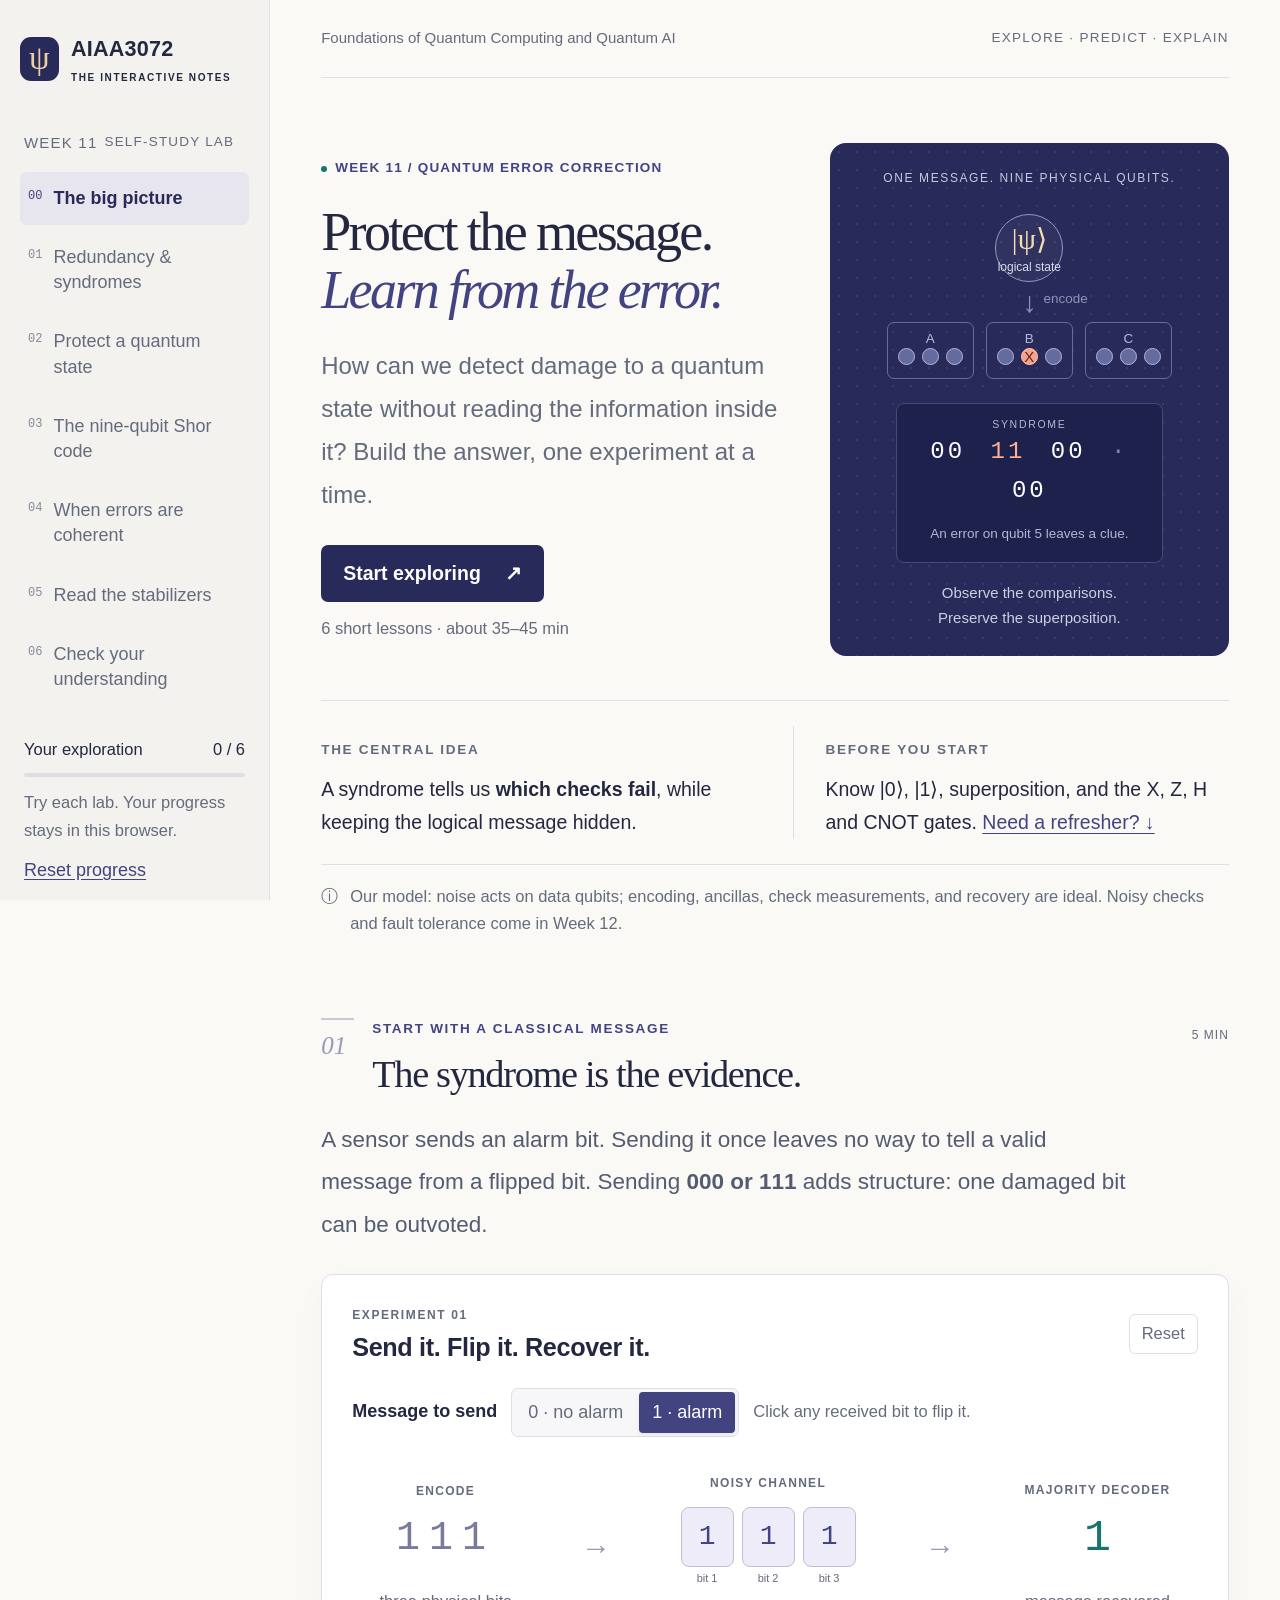
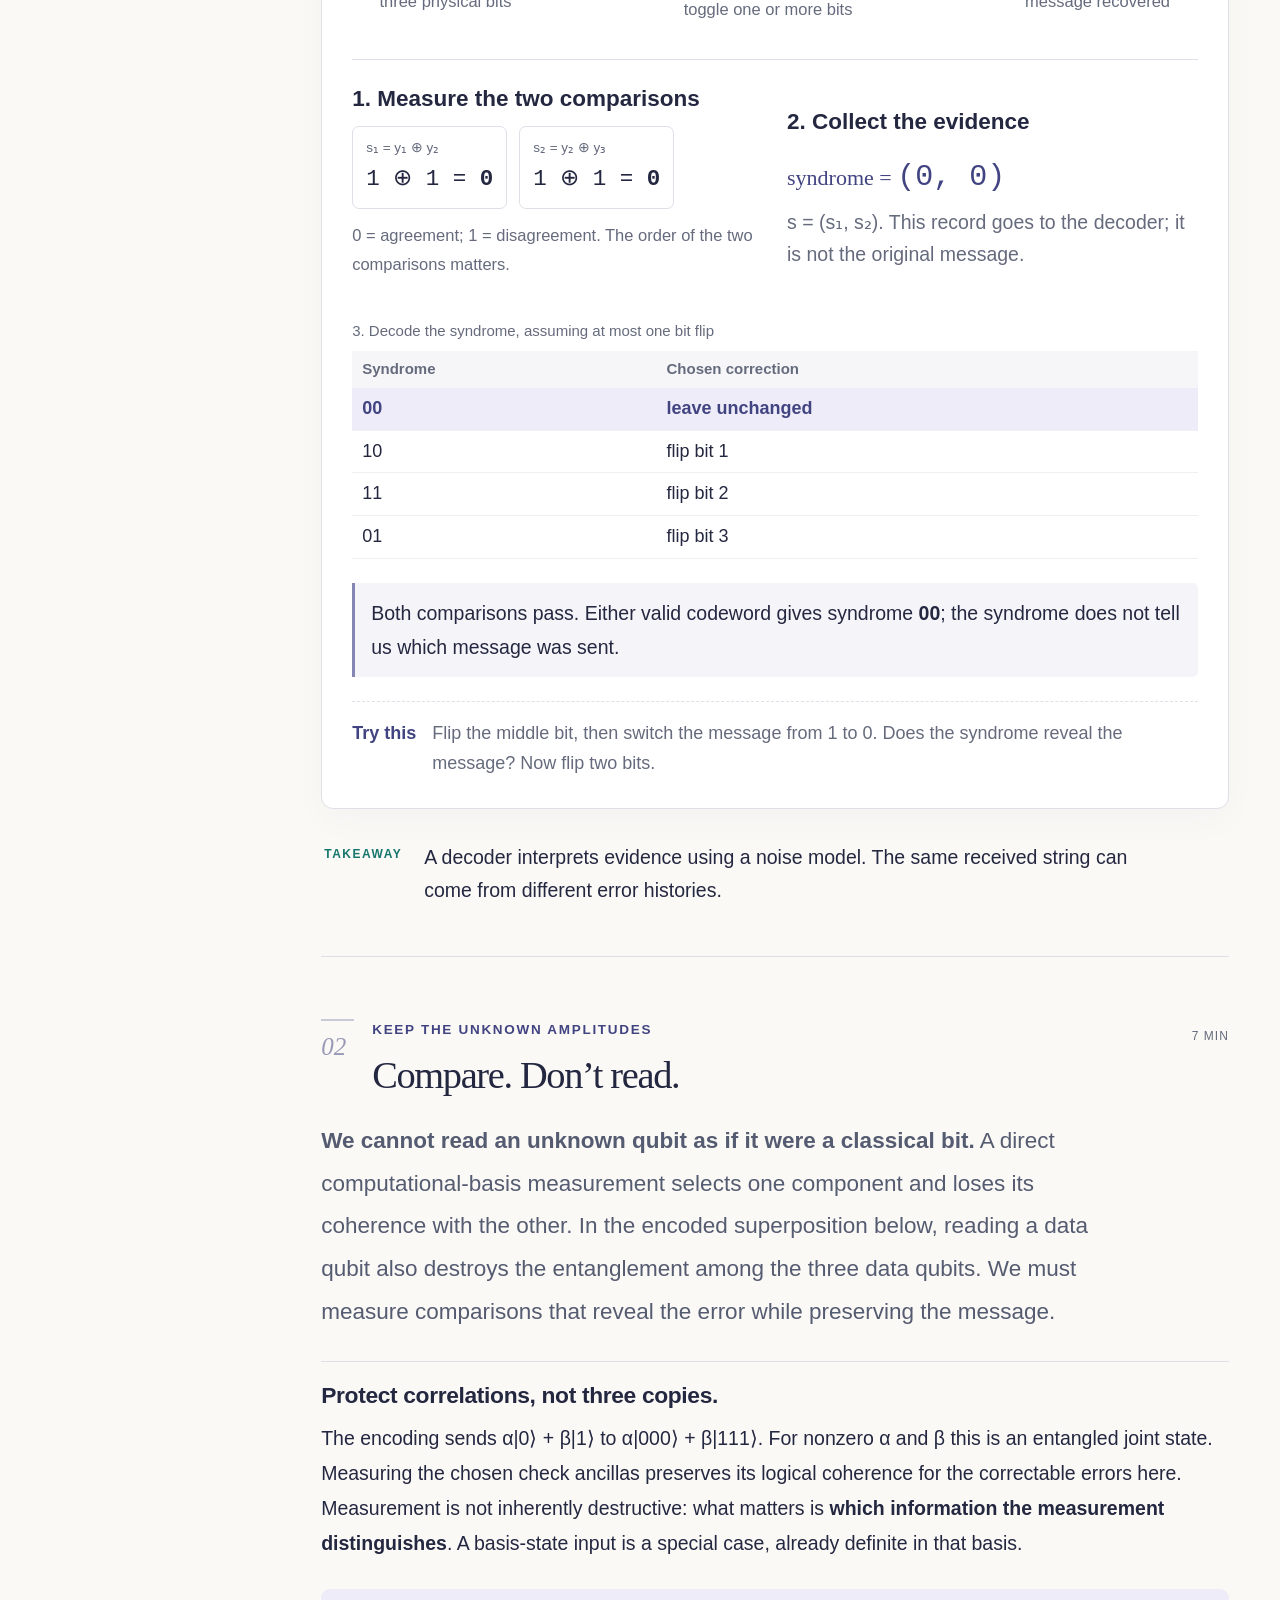
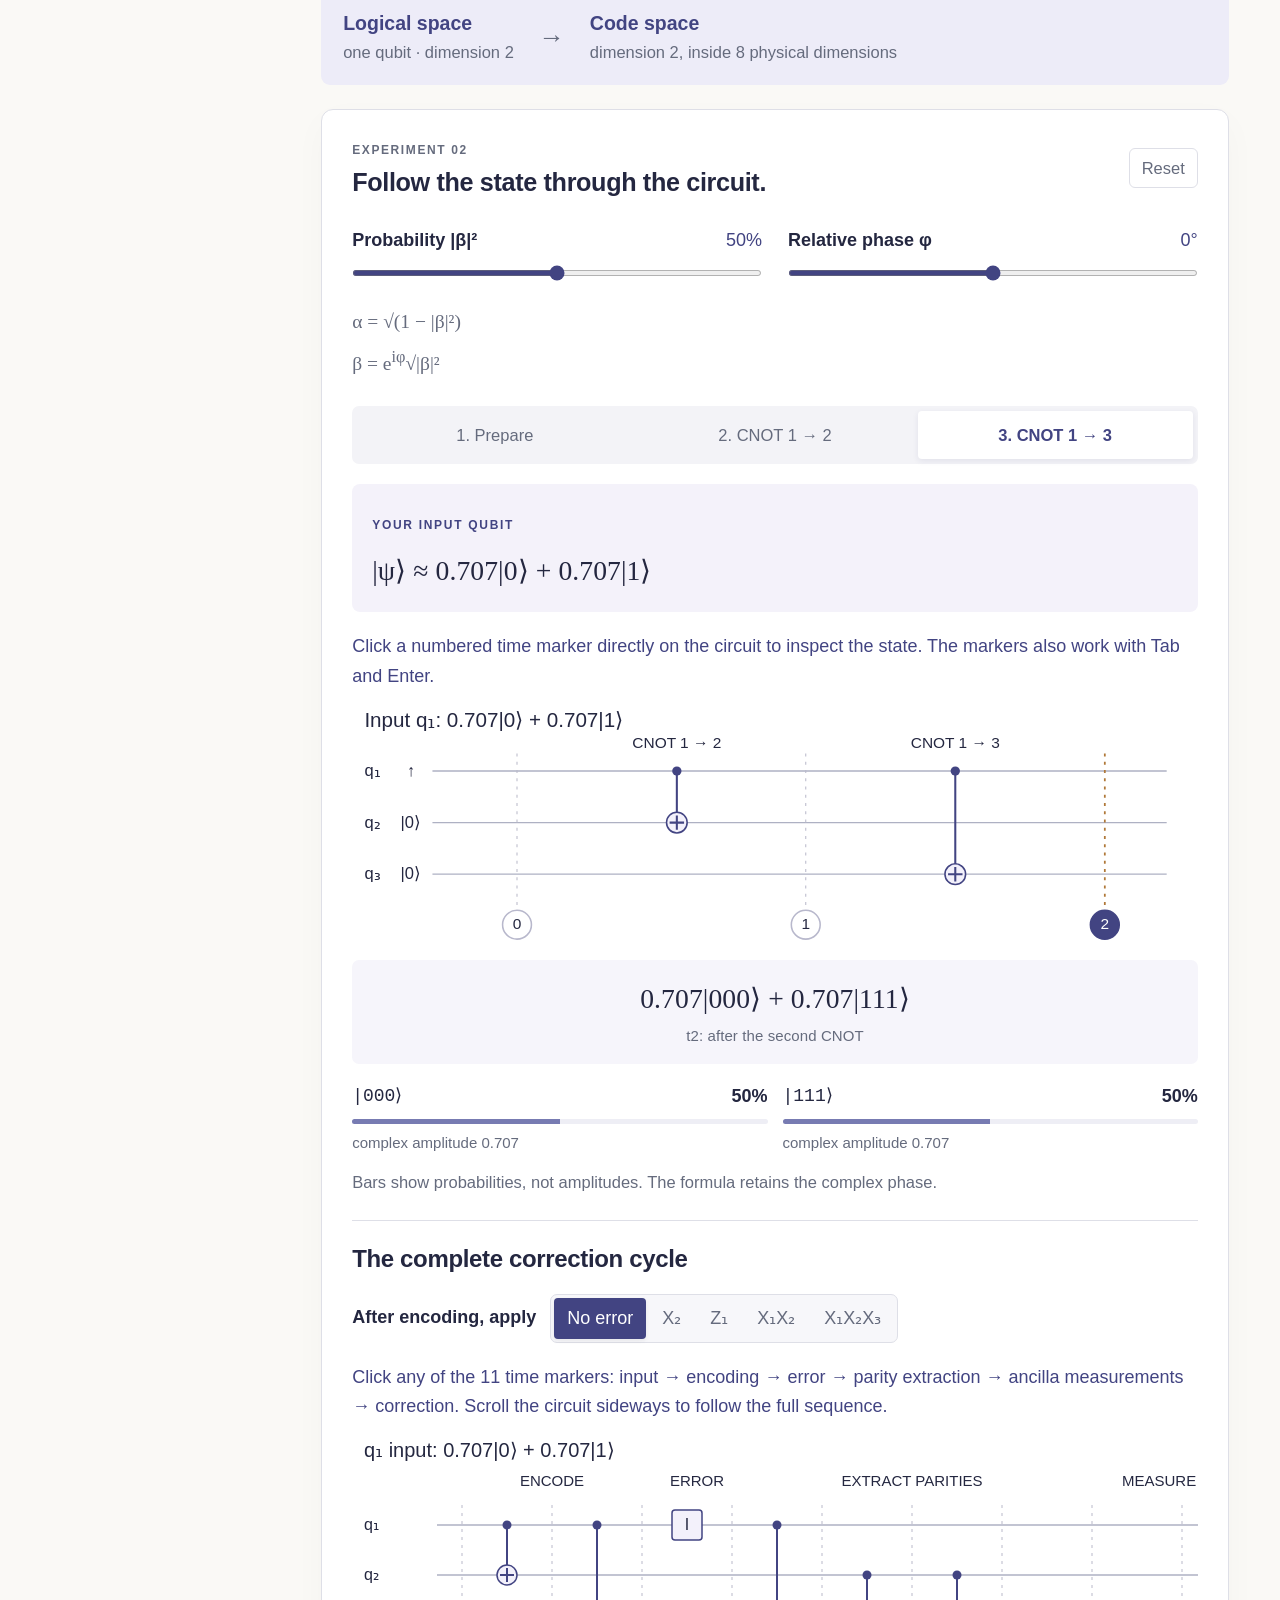
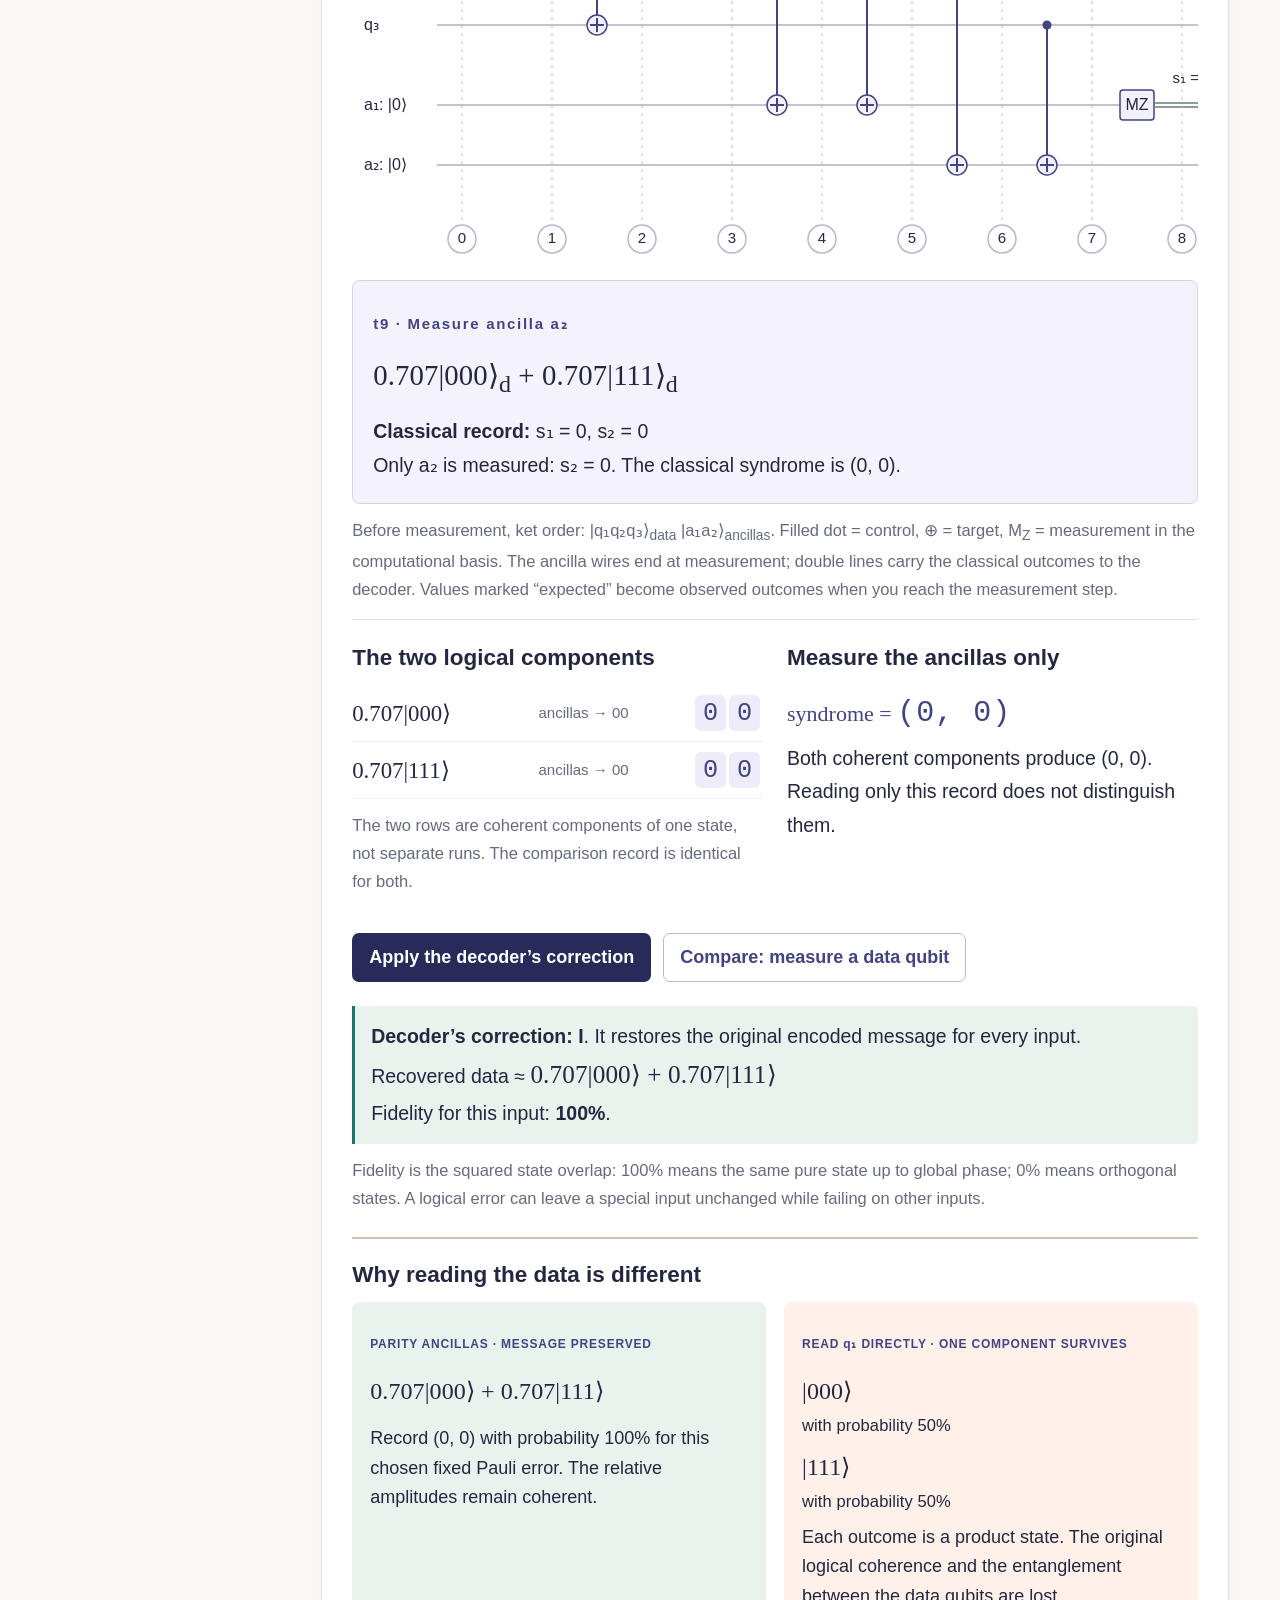
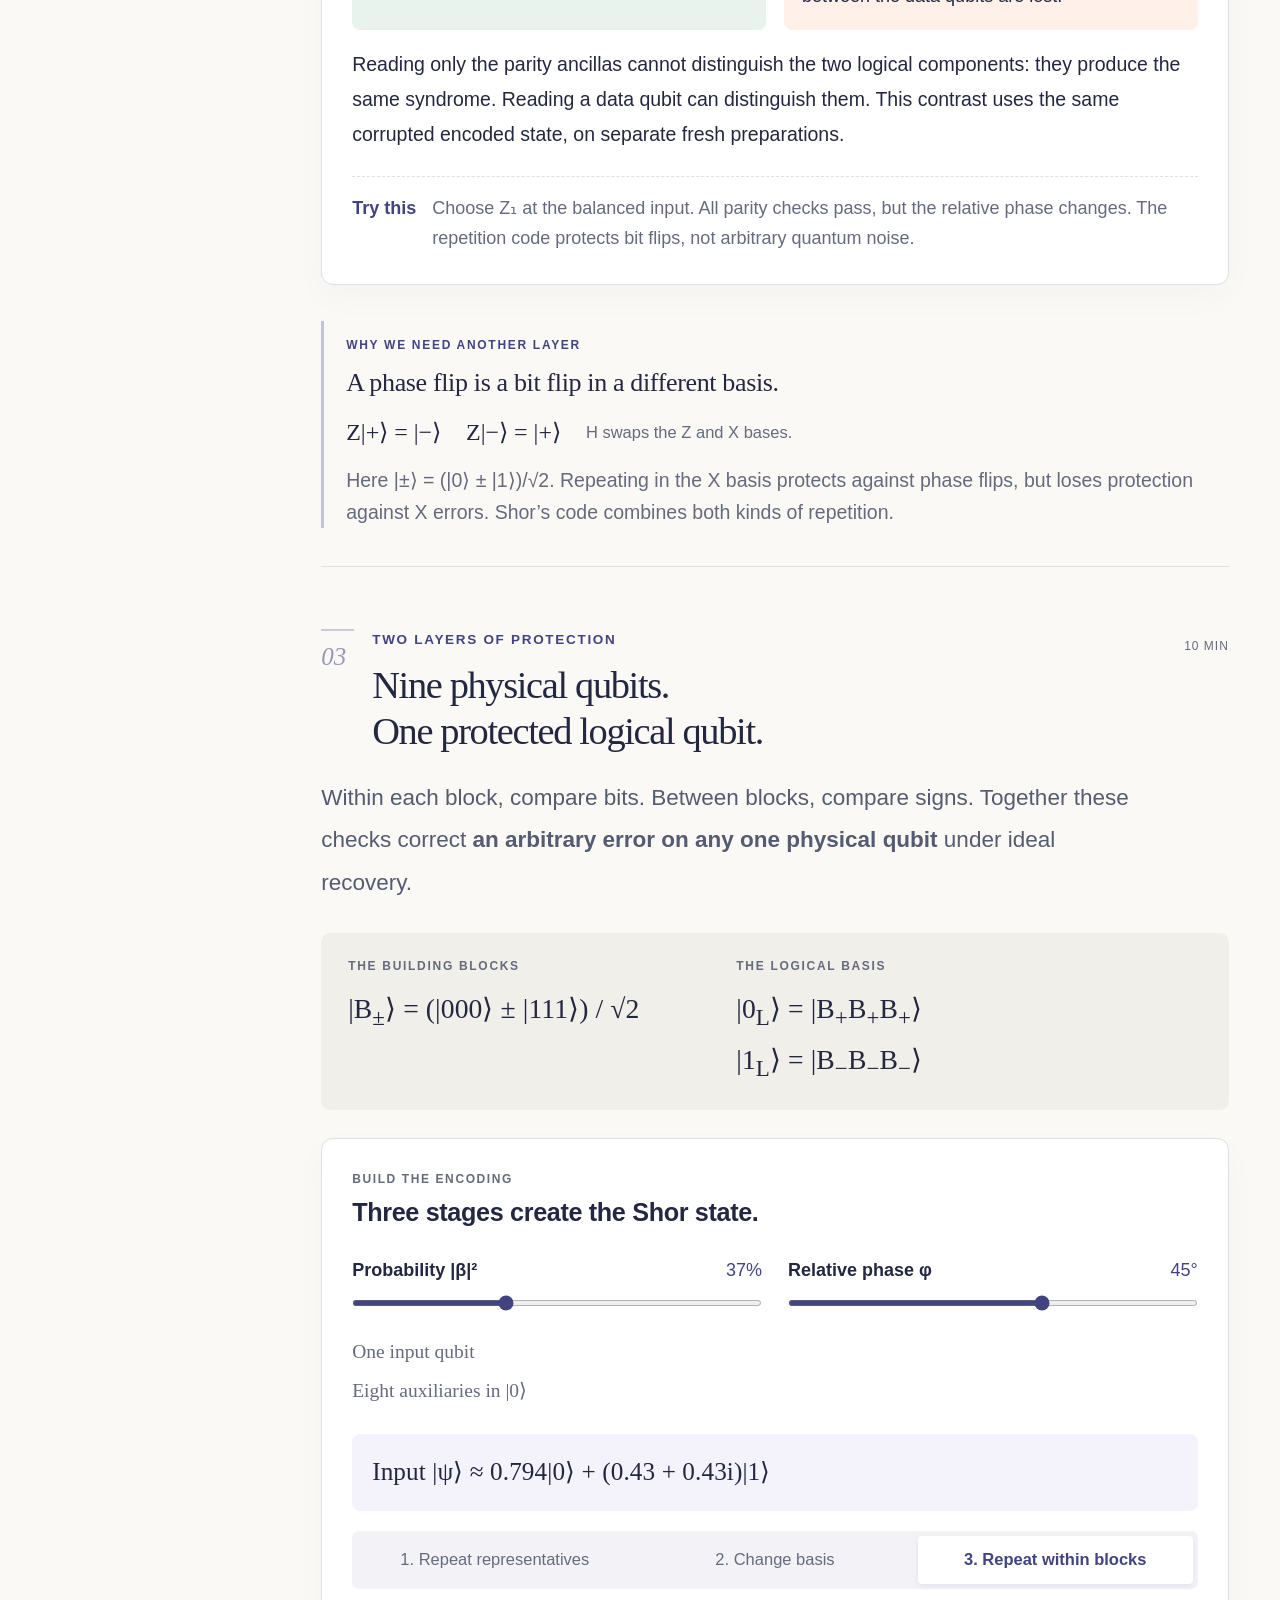
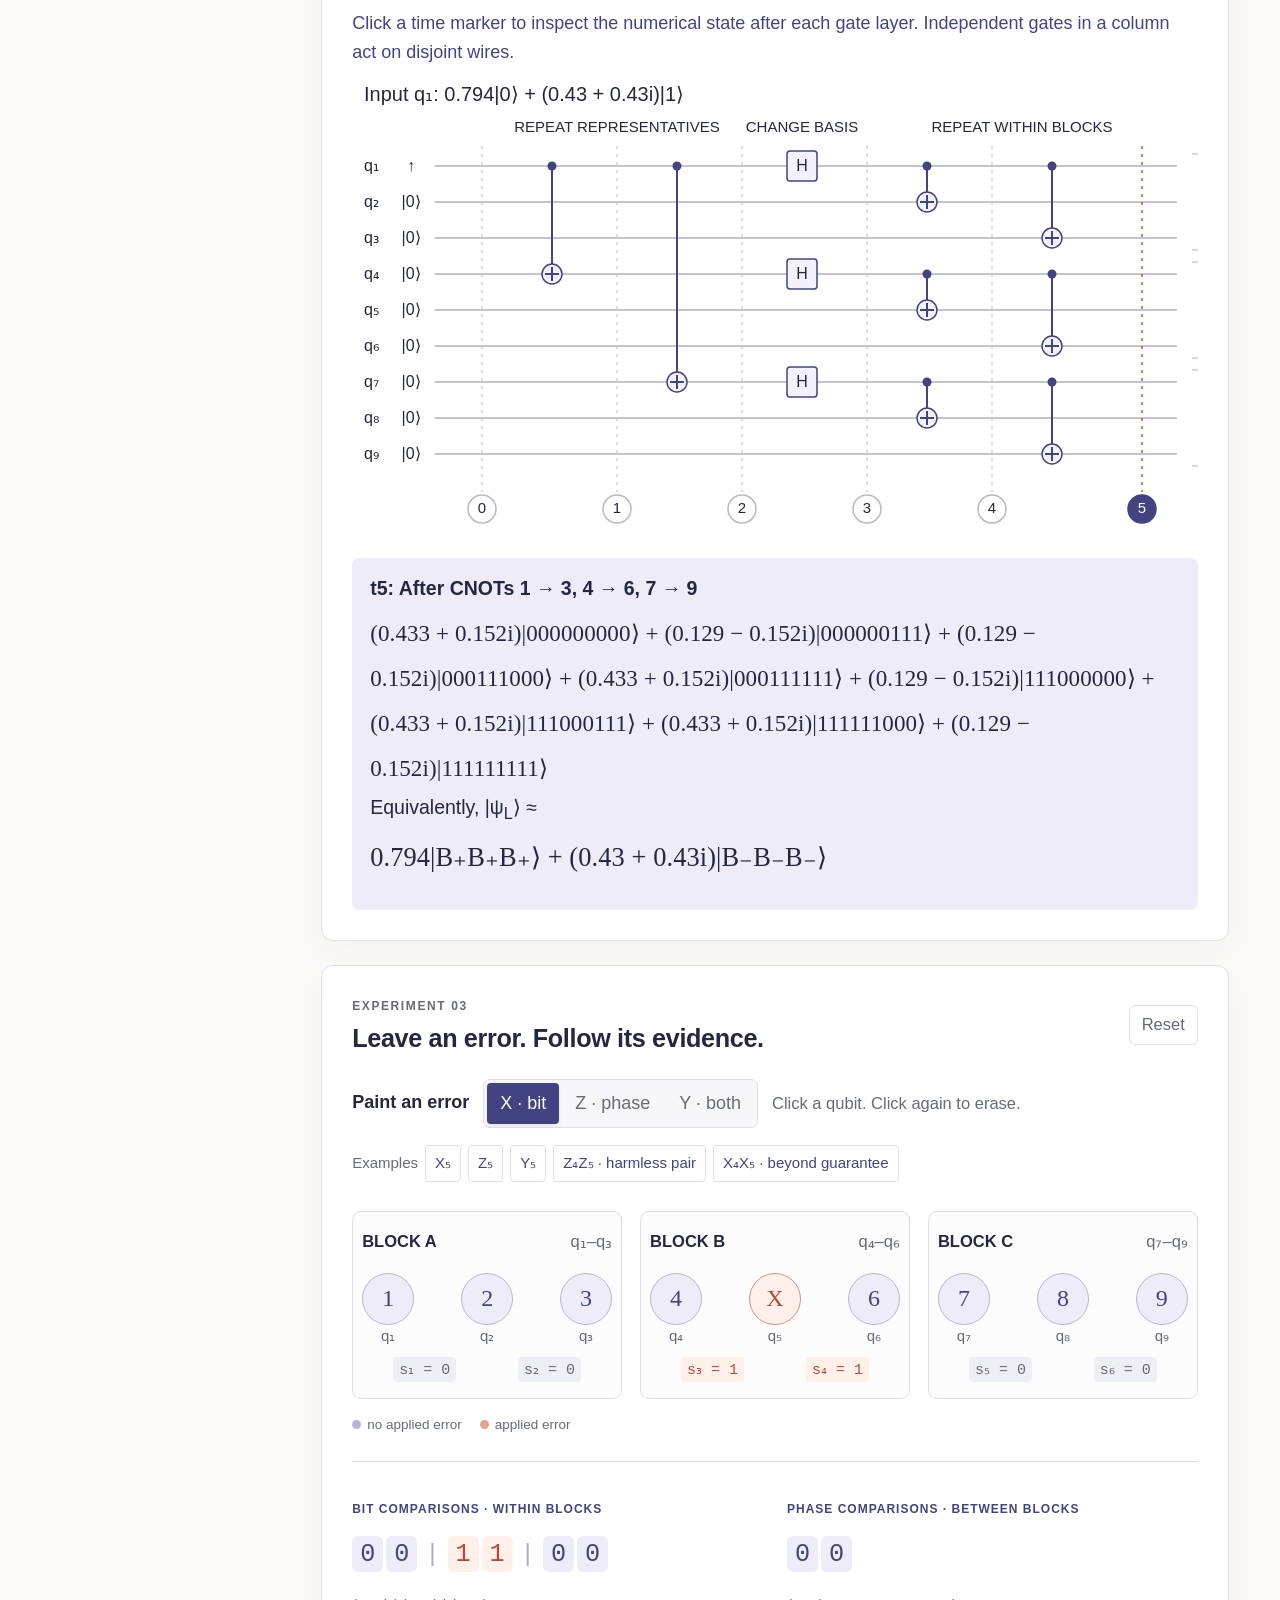
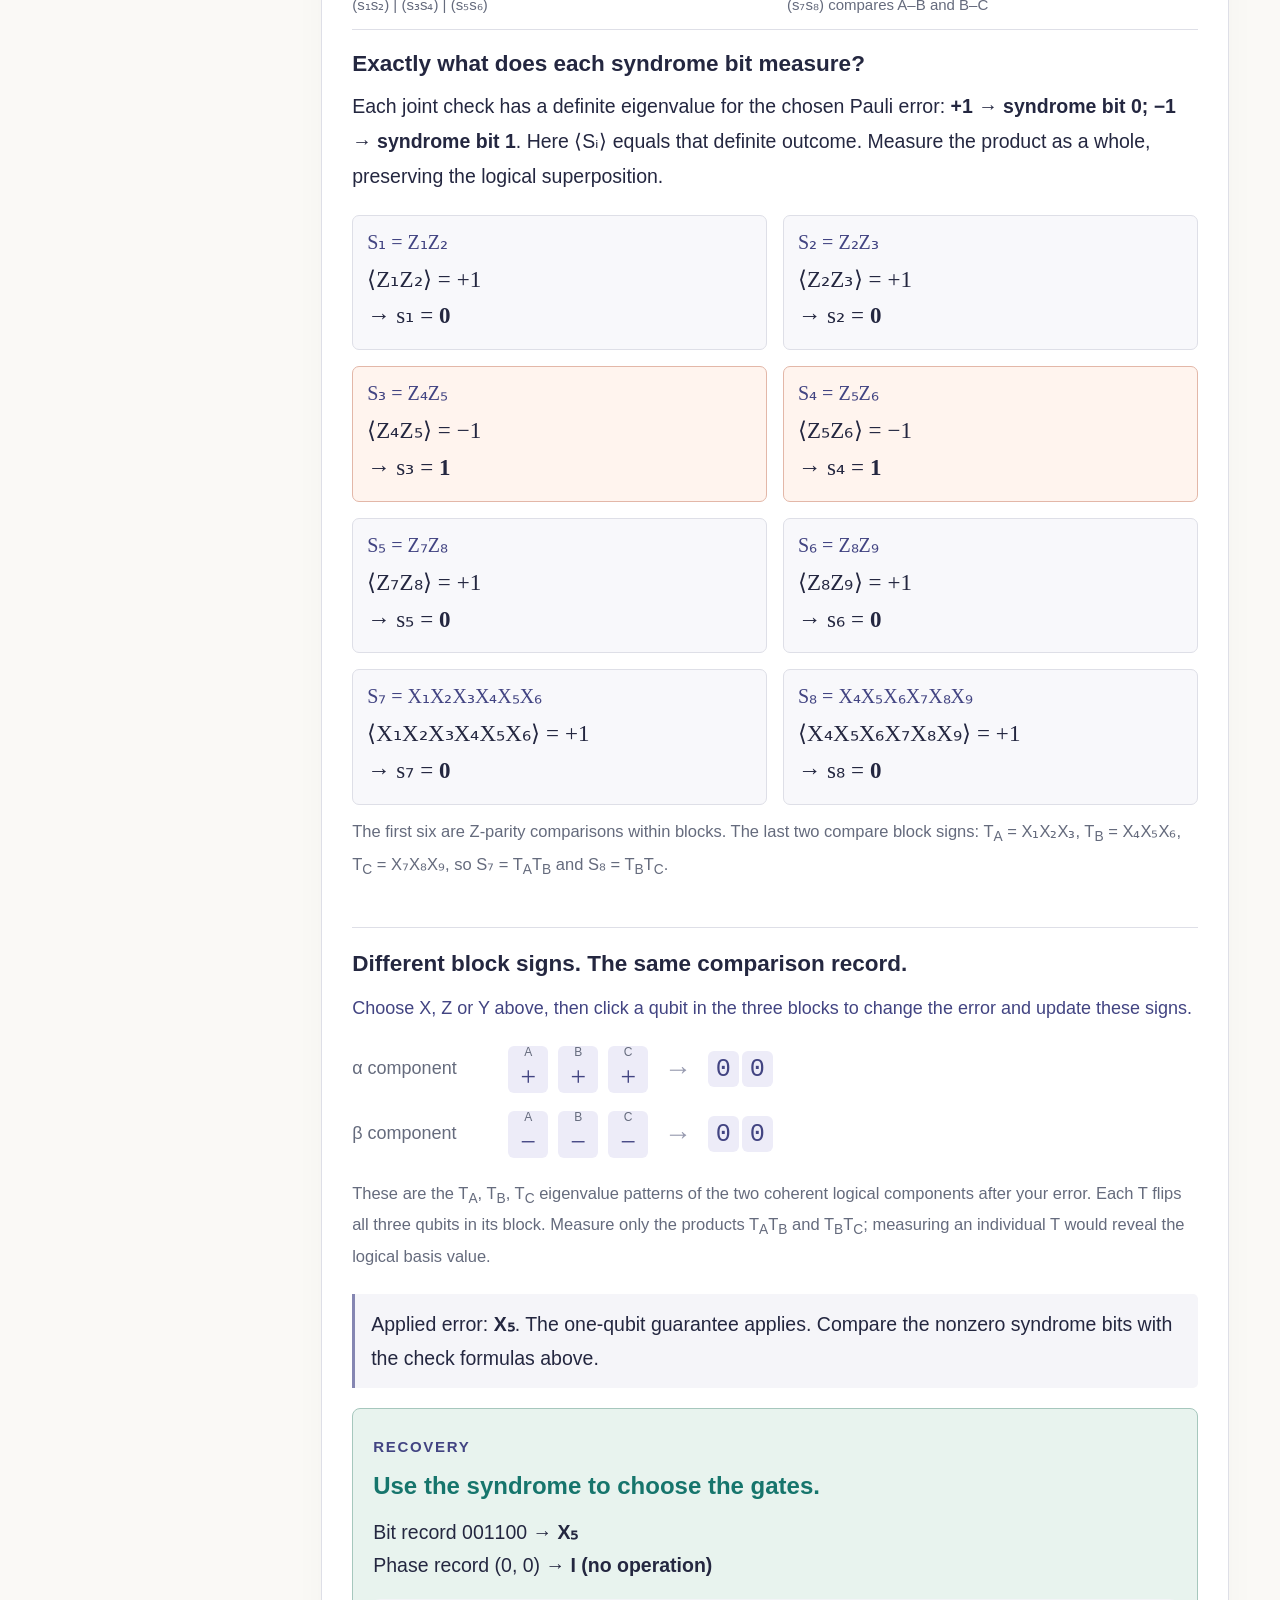
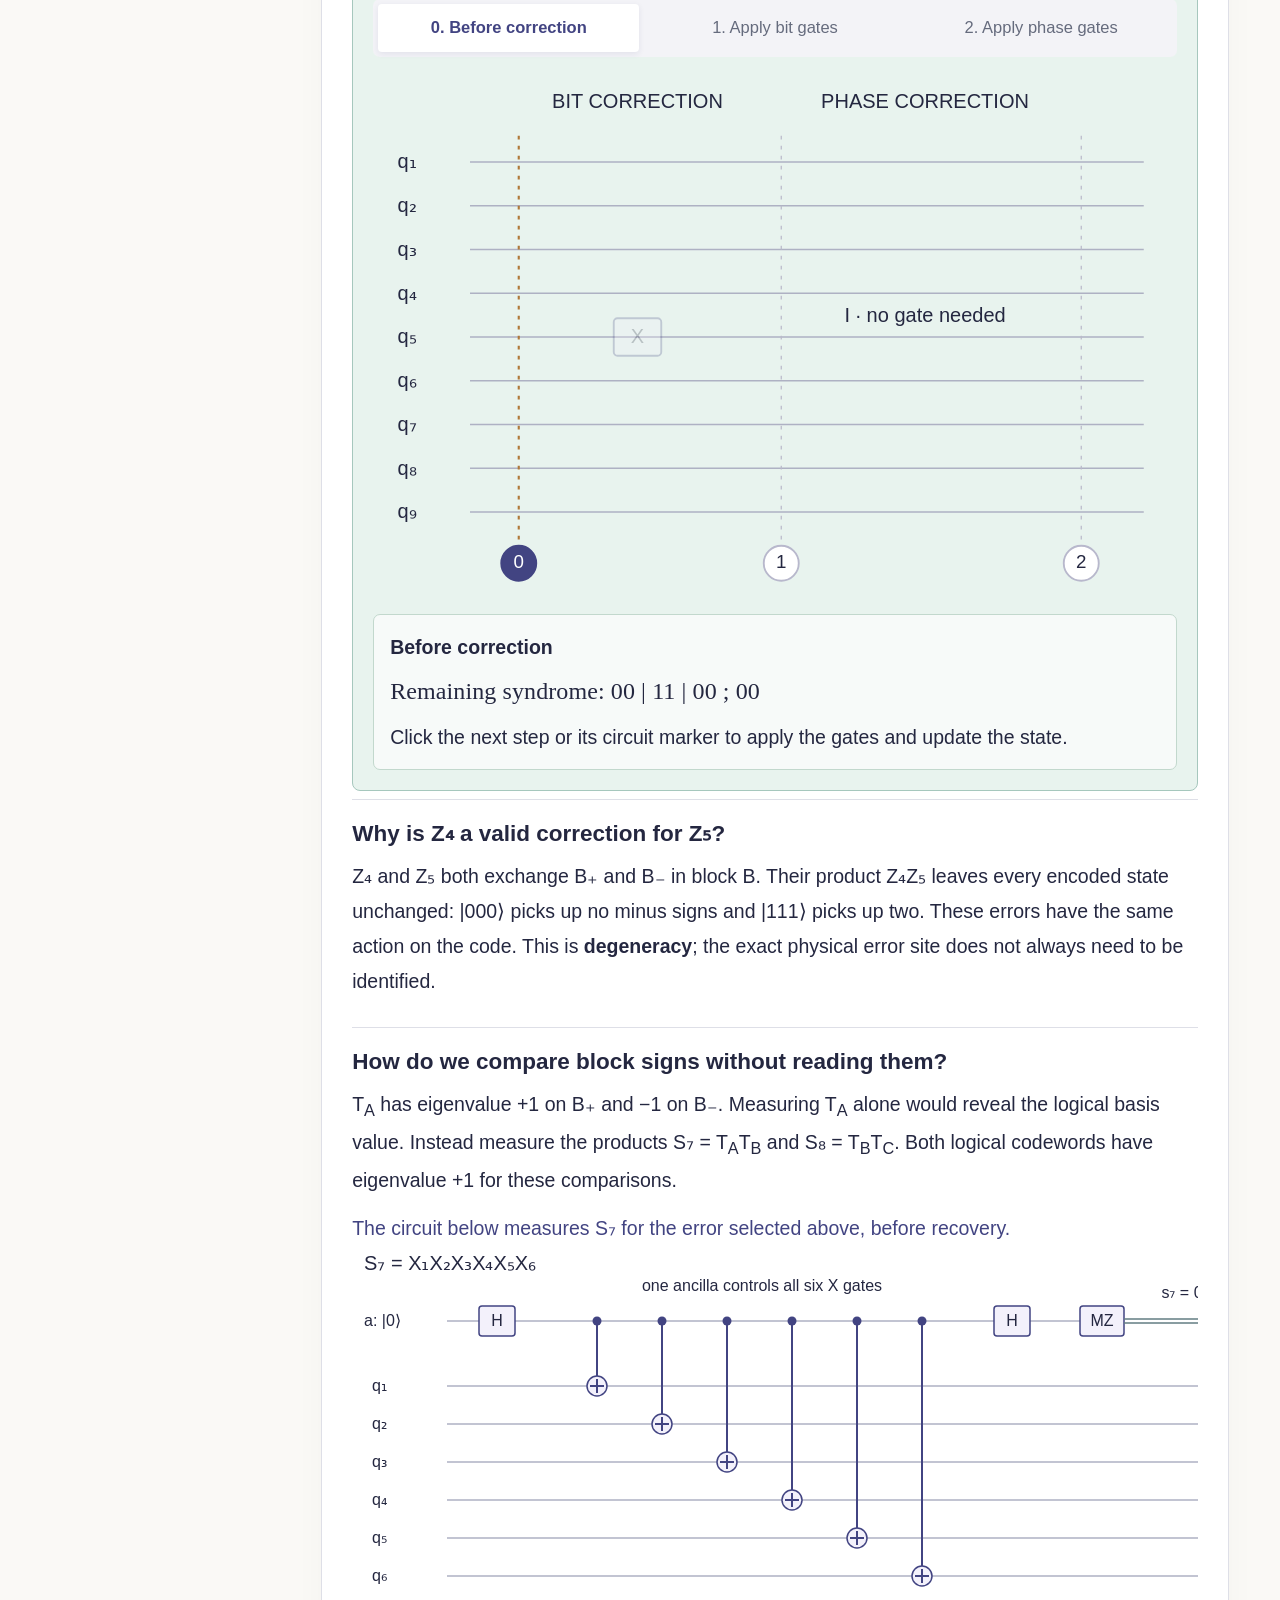
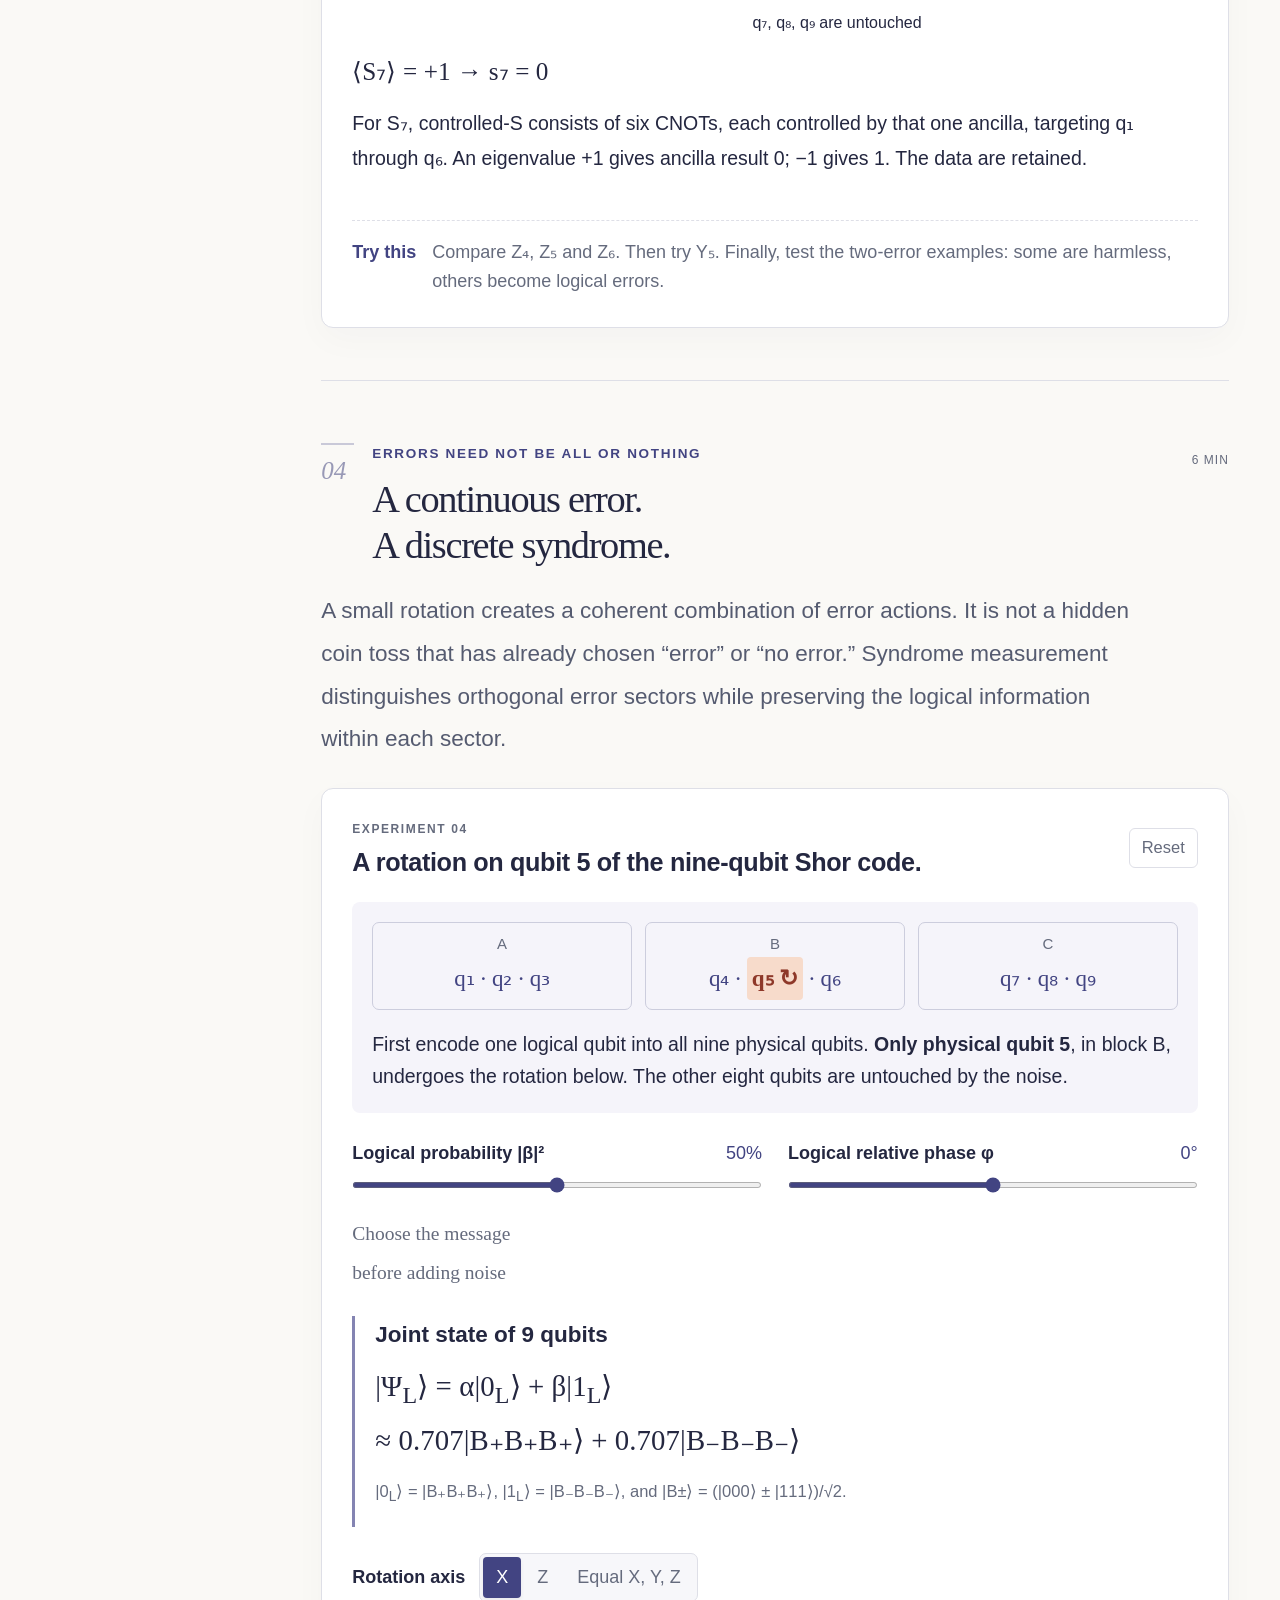
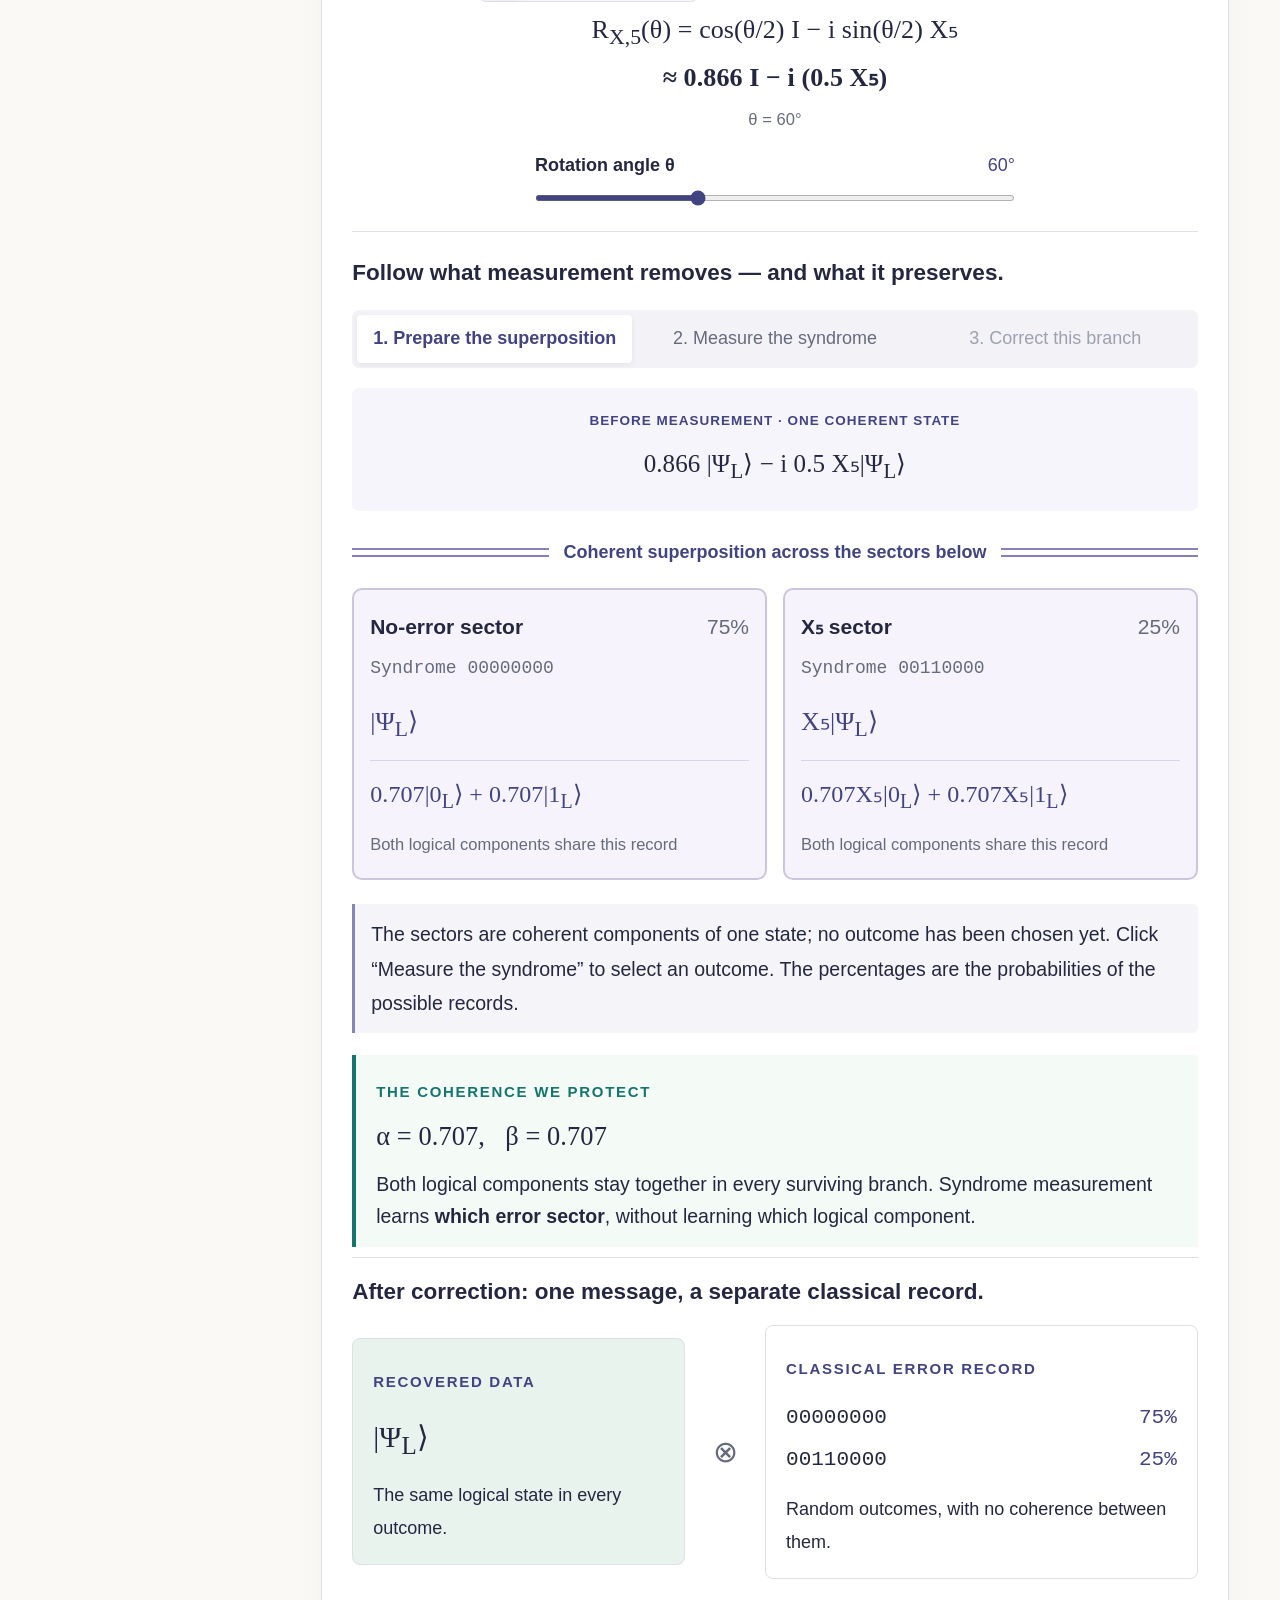
==== AIAA3072/week11/index.html @ 42aebdad "AIAA3072 week11" ====
<!doctype html>
<html lang="en">
<head>
  <meta charset="utf-8"><meta name="viewport" content="width=device-width, initial-scale=1">
  <meta name="description" content="Learn quantum error correction through interactive repetition codes, Shor encoding, syndrome measurements, and stabilizer experiments. AIAA3072 Week 11.">
  <meta name="theme-color" content="#272a60"><title>Week 11 · Quantum Error Correction Lab</title>
  <link rel="icon" href="icon.svg" type="image/svg+xml"><link rel="stylesheet" href="style.css">
  <script defer src="engine.js"></script><script defer src="app.js"></script>
</head>
<body>
<a class="skip" href="#main">Skip to lesson</a>
<aside class="sidebar">
  <a class="brand" href="#overview"><span class="brand-icon" aria-hidden="true">ψ</span><span>AIAA3072<small>THE INTERACTIVE NOTES</small></span></a>
  <div class="course-label">WEEK 11 <span>SELF-STUDY LAB</span></div>
  <nav aria-label="Lesson sections">
    <a href="#overview" class="active"><span>00</span>The big picture</a>
    <a href="#repetition"><span>01</span>Redundancy &amp; syndromes</a>
    <a href="#quantum"><span>02</span>Protect a quantum state</a>
    <a href="#shor"><span>03</span>The nine-qubit Shor code</a>
    <a href="#coherent"><span>04</span>When errors are coherent</a>
    <a href="#stabilizers"><span>05</span>Read the stabilizers</a>
    <a href="#practice"><span>06</span>Check your understanding</a>
  </nav>
  <div class="side-bottom"><div class="progress-label"><span>Your exploration</span><span id="progress-text">0 / 6</span></div><div class="progress-track"><span id="progress-fill"></span></div><p>Try each lab. Your progress stays in this browser.</p><button class="text-btn" id="reset-progress">Reset progress</button></div>
</aside>
<main id="main">
  <header class="topbar"><span>Foundations of Quantum Computing and Quantum AI</span><span class="top-tag">EXPLORE · PREDICT · EXPLAIN</span></header>
  <section id="overview" class="hero section-anchor">
    <div class="hero-copy"><div class="eyebrow"><span class="live-dot"></span> WEEK 11 / QUANTUM ERROR CORRECTION</div><h1>Protect the message.<br><em>Learn from the error.</em></h1><p>How can we detect damage to a quantum state without reading the information inside it? Build the answer, one experiment at a time.</p><a class="button primary" href="#repetition">Start exploring <span aria-hidden="true">↗</span></a><span class="hero-duration">6 short lessons · about 35–45 min</span></div>
    <div class="hero-visual" role="img" aria-label="One logical qubit is encoded into nine physical qubits in three blocks. Bit comparisons act within blocks; phase comparisons act between blocks."><div class="visual-kicker">ONE MESSAGE. NINE PHYSICAL QUBITS.</div><div class="logical-orb">|ψ⟩<small>logical state</small></div><div class="hero-connector">↓ <span>encode</span></div><div class="hero-blocks"><div><span>A</span><i></i><i></i><i></i></div><div><span>B</span><i></i><i class="error-dot">X</i><i></i></div><div><span>C</span><i></i><i></i><i></i></div></div><div class="hero-record"><span>SYNDROME</span><strong>00 <b>11</b> 00 <i>·</i> 00</strong><small>An error on qubit 5 leaves a clue.</small></div><div class="visual-note">Observe the comparisons.<br>Preserve the superposition.</div></div>
  </section>
  <div class="orientation"><div><span class="mini-label">THE CENTRAL IDEA</span><p>A syndrome tells us <strong>which checks fail</strong>, while keeping the logical message hidden.</p></div><div><span class="mini-label">BEFORE YOU START</span><p>Know |0⟩, |1⟩, superposition, and the X, Z, H and CNOT gates. <a href="#glossary">Need a refresher? ↓</a></p></div></div>
  <div class="assumption"><span aria-hidden="true">ⓘ</span><p>Our model: noise acts on data qubits; encoding, ancillas, check measurements, and recovery are ideal. Noisy checks and fault tolerance come in Week 12.</p></div>

  <section id="repetition" class="lesson section-anchor">
    <div class="section-heading"><span class="section-number">01</span><div><span class="eyebrow">START WITH A CLASSICAL MESSAGE</span><h2>The syndrome is the evidence.</h2></div><span class="time-tag">5 MIN</span></div>
    <p class="lead">A sensor sends an alarm bit. Sending it once leaves no way to tell a valid message from a flipped bit. Sending <strong>000 or 111</strong> adds structure: one damaged bit can be outvoted.</p>
    <div class="lab" id="classical-lab"><div class="lab-heading"><div><span class="lab-label">EXPERIMENT 01</span><h3>Send it. Flip it. Recover it.</h3></div><button class="reset" id="classical-reset">Reset</button></div>
      <div class="control-line"><label for="message">Message to send</label><div class="segmented" id="message" role="group" aria-label="Message to send"><button data-message="0">0 · no alarm</button><button data-message="1" class="selected">1 · alarm</button></div><span class="help-inline">Click any received bit to flip it.</span></div>
      <div class="transmission"><div class="transmit-stage"><span class="mini-label">ENCODE</span><div class="codeword" id="sent-word">111</div><small>three physical bits</small></div><span class="flow-arrow" aria-hidden="true">→</span><div class="transmit-stage"><span class="mini-label">NOISY CHANNEL</span><div id="received-bits" class="bit-row"></div><small>toggle one or more bits</small></div><span class="flow-arrow" aria-hidden="true">→</span><div class="transmit-stage"><span class="mini-label">MAJORITY DECODER</span><div id="decoded-bit" class="decoded-digit">1</div><small id="classical-outcome">message recovered</small></div></div>
      <div class="syndrome-focus"><div><h4>1. Measure the two comparisons</h4><div id="classical-parities" class="parity-equations"></div><p class="caption">0 = agreement; 1 = disagreement. The order of the two comparisons matters.</p></div><div class="syndrome-summary"><h4>2. Collect the evidence</h4><div id="classical-syndrome" class="syndrome-display" aria-live="polite">syndrome = (0, 0)</div><p>s = (s₁, s₂). This record goes to the decoder; it is not the original message.</p></div></div><div class="table-wrap"><table class="syndrome-table"><caption>3. Decode the syndrome, assuming at most one bit flip</caption><thead><tr><th>Syndrome</th><th>Chosen correction</th></tr></thead><tbody id="classical-table"></tbody></table></div>
      <div id="classical-feedback" class="feedback" aria-live="polite"></div>
      <div class="try-this"><strong>Try this</strong><span>Flip the middle bit, then switch the message from 1 to 0. Does the syndrome reveal the message? Now flip two bits.</span></div>
    </div>
    <div class="takeaway"><span>TAKEAWAY</span><p>A decoder interprets evidence using a noise model. The same received string can come from different error histories.</p></div>
  </section>

  <section id="quantum" class="lesson section-anchor">
    <div class="section-heading"><span class="section-number">02</span><div><span class="eyebrow">KEEP THE UNKNOWN AMPLITUDES</span><h2>Compare. Don’t read.</h2></div><span class="time-tag">7 MIN</span></div>
    <p class="lead"><strong>We cannot read an unknown qubit as if it were a classical bit.</strong> A direct computational-basis measurement selects one component and loses its coherence with the other. In the encoded superposition below, reading a data qubit also destroys the entanglement among the three data qubits. We must measure comparisons that reveal the error while preserving the message.</p><div class="essential-explanation"><h3>Protect correlations, not three copies.</h3><p>The encoding sends α|0⟩ + β|1⟩ to α|000⟩ + β|111⟩. For nonzero α and β this is an entangled joint state. Measuring the chosen check ancillas preserves its logical coherence for the correctable errors here. Measurement is not inherently destructive: what matters is <strong>which information the measurement distinguishes</strong>. A basis-state input is a special case, already definite in that basis.</p></div>
    <div class="concept-strip"><div><strong>Logical space</strong><span>one qubit · dimension 2</span></div><span aria-hidden="true">→</span><div><strong>Code space</strong><span>dimension 2, inside 8 physical dimensions</span></div></div>
    <div class="lab"><div class="lab-heading"><div><span class="lab-label">EXPERIMENT 02</span><h3>Follow the state through the circuit.</h3></div><button class="reset" id="quantum-reset">Reset</button></div>
      <div class="state-controls"><label for="q-prob">Probability |β|² <output id="q-prob-label">50%</output><input id="q-prob" type="range" min="0" max="100" value="50"></label><label for="q-phase">Relative phase φ <output id="q-phase-label">0°</output><input id="q-phase" type="range" min="-180" max="180" step="15" value="0"></label><div class="input-formula">α = √(1 − |β|²)<br>β = e<sup>iφ</sup>√|β|²</div></div>
      <div class="step-tabs" id="rep-steps" role="group" aria-label="Encoding stage"><button data-step="0">1. Prepare</button><button data-step="1">2. CNOT 1 → 2</button><button data-step="2" class="selected">3. CNOT 1 → 3</button></div>
      <div class="input-state-card"><span class="mini-label">YOUR INPUT QUBIT</span><div id="rep-input" class="formula"></div></div><p class="circuit-hint">Click a numbered time marker directly on the circuit to inspect the state. The markers also work with Tab and Enter.</p><div class="circuit-wrap"><svg id="rep-circuit" viewBox="0 0 820 240" role="group" aria-label="Interactive repetition encoding circuit"></svg></div>
      <div id="rep-state" class="formula state-formula" aria-live="polite"></div>
      <div id="rep-amplitudes" class="amplitude-row"></div><p class="caption">Bars show probabilities, not amplitudes. The formula retains the complex phase.</p>
      <hr><h3 class="cycle-title">The complete correction cycle</h3><div class="control-line"><span class="control-label">After encoding, apply</span><div class="segmented wrap" id="rep-errors" role="group" aria-label="Physical error on the repetition code"><button data-error="III" class="selected">No error</button><button data-error="IXI">X₂</button><button data-error="ZII">Z₁</button><button data-error="XXI">X₁X₂</button><button data-error="XXX">X₁X₂X₃</button></div></div><p class="circuit-hint">Click any of the 11 time markers: input → encoding → error → parity extraction → ancilla measurements → correction. Scroll the circuit sideways to follow the full sequence.</p><div class="circuit-wrap"><svg id="cycle-circuit" viewBox="0 0 1220 430" role="group" aria-label="Interactive full repetition-code correction circuit"></svg></div><div id="cycle-state" class="state-inspector" aria-live="polite"></div><p class="caption">Before measurement, ket order: |q₁q₂q₃⟩<sub>data</sub> |a₁a₂⟩<sub>ancillas</sub>. Filled dot = control, ⊕ = target, M<sub>Z</sub> = measurement in the computational basis. The ancilla wires end at measurement; double lines carry the classical outcomes to the decoder. Values marked “expected” become observed outcomes when you reach the measurement step.</p>
      <div class="lab-split"><div><h4>The two logical components</h4><div id="rep-branches"></div><p class="caption">The two rows are coherent components of one state, not separate runs. The comparison record is identical for both.</p></div><div><h4>Measure the ancillas only</h4><div id="rep-syndrome" class="syndrome-display"></div><p id="rep-explanation"></p></div></div>
      <div class="button-row"><button class="button primary small" id="rep-recover">Apply the decoder’s correction</button><button class="button secondary small" id="rep-measure-data">Compare: measure a data qubit</button></div><div id="rep-result" class="feedback" aria-live="polite"></div><p class="caption">Fidelity is the squared state overlap: 100% means the same pure state up to global phase; 0% means orthogonal states. A logical error can leave a special input unchanged while failing on other inputs.</p>
      <div class="measurement-contrast"><h4>Why reading the data is different</h4><div id="measurement-contrast"></div><p>Reading only the parity ancillas cannot distinguish the two logical components: they produce the same syndrome. Reading a data qubit can distinguish them. This contrast uses the same corrupted encoded state, on separate fresh preparations.</p><div id="data-measurement-result" aria-live="polite"></div></div>
      <div class="try-this"><strong>Try this</strong><span>Choose Z₁ at the balanced input. All parity checks pass, but the relative phase changes. The repetition code protects bit flips, not arbitrary quantum noise.</span></div>
    </div>
    <div class="bridge"><span class="mini-label">WHY WE NEED ANOTHER LAYER</span><h3>A phase flip is a bit flip in a different basis.</h3><div class="basis-pair"><span>Z|+⟩ = |−⟩</span><span>Z|−⟩ = |+⟩</span><span>H swaps the Z and X bases.</span></div><p>Here |±⟩ = (|0⟩ ± |1⟩)/√2. Repeating in the X basis protects against phase flips, but loses protection against X errors. Shor’s code combines both kinds of repetition.</p></div>
  </section>

  <section id="shor" class="lesson section-anchor">
    <div class="section-heading"><span class="section-number">03</span><div><span class="eyebrow">TWO LAYERS OF PROTECTION</span><h2>Nine physical qubits.<br>One protected logical qubit.</h2></div><span class="time-tag">10 MIN</span></div>
    <p class="lead">Within each block, compare bits. Between blocks, compare signs. Together these checks correct <strong>an arbitrary error on any one physical qubit</strong> under ideal recovery.</p>
    <div class="shor-definition"><div><span class="mini-label">THE BUILDING BLOCKS</span><div class="formula">|B<sub>±</sub>⟩ = (|000⟩ ± |111⟩) / √2</div></div><div><span class="mini-label">THE LOGICAL BASIS</span><div class="formula">|0<sub>L</sub>⟩ = |B<sub>+</sub>B<sub>+</sub>B<sub>+</sub>⟩<br>|1<sub>L</sub>⟩ = |B<sub>−</sub>B<sub>−</sub>B<sub>−</sub>⟩</div></div></div>
    <div class="lab"><div class="lab-heading"><div><span class="lab-label">BUILD THE ENCODING</span><h3>Three stages create the Shor state.</h3></div></div><div class="state-controls"><label for="shor-prob">Probability |β|² <output id="shor-prob-label">37%</output><input id="shor-prob" type="range" min="0" max="100" value="37"></label><label for="shor-phase">Relative phase φ <output id="shor-phase-label">45°</output><input id="shor-phase" type="range" min="-180" max="180" step="15" value="45"></label><div class="input-formula">One input qubit<br>Eight auxiliaries in |0⟩</div></div><div id="shor-input" class="input-state-card formula"></div><div class="step-tabs" id="shor-stages" role="group" aria-label="Shor encoding stage"><button data-stage="1">1. Repeat representatives</button><button data-stage="2">2. Change basis</button><button data-stage="3" class="selected">3. Repeat within blocks</button></div><p class="circuit-hint">Click a time marker to inspect the numerical state after each gate layer. Independent gates in a column act on disjoint wires.</p><div class="circuit-wrap"><svg id="shor-circuit" viewBox="0 0 900 465" role="group" aria-label="Interactive nine-wire Shor encoding circuit"></svg></div><div id="shor-stage-description" class="stage-description" aria-live="polite"></div></div>
    <div class="lab shor-lab"><div class="lab-heading"><div><span class="lab-label">EXPERIMENT 03</span><h3>Leave an error. Follow its evidence.</h3></div><button class="reset" id="shor-reset">Reset</button></div><div class="control-line"><span class="control-label">Paint an error</span><div class="segmented" id="error-brush" role="group" aria-label="Error to apply"><button class="selected" data-brush="X">X · bit</button><button data-brush="Z">Z · phase</button><button data-brush="Y">Y · both</button></div><span class="help-inline">Click a qubit. Click again to erase.</span></div>
      <div class="preset-row"><span>Examples</span><button data-preset="IIIIXIIII">X₅</button><button data-preset="IIIIZIIII">Z₅</button><button data-preset="IIIIYIIII">Y₅</button><button data-preset="IIIZZIIII">Z₄Z₅ · harmless pair</button><button data-preset="IIIXXIIII">X₄X₅ · beyond guarantee</button></div>
      <div class="shor-map" id="shor-map"></div>
      <div class="legend"><span><i class="legend-normal"></i>no applied error</span><span><i class="legend-error"></i>applied error</span></div>
      <div class="shor-readouts"><div><span class="mini-label">BIT COMPARISONS · WITHIN BLOCKS</span><div class="syndrome-display" id="shor-bit-syndrome"></div><small>(s₁s₂) | (s₃s₄) | (s₅s₆)</small></div><div><span class="mini-label">PHASE COMPARISONS · BETWEEN BLOCKS</span><div class="syndrome-display" id="shor-phase-syndrome"></div><small>(s₇s₈) compares A–B and B–C</small></div></div>
      <div class="essential-explanation"><h4>Exactly what does each syndrome bit measure?</h4><p>Each joint check has a definite eigenvalue for the chosen Pauli error: <strong>+1 → syndrome bit 0; −1 → syndrome bit 1</strong>. Here ⟨Sᵢ⟩ equals that definite outcome. Measure the product as a whole, preserving the logical superposition.</p><div id="shor-syndrome-formulas" class="syndrome-formulas"></div><p class="caption">The first six are Z-parity comparisons within blocks. The last two compare block signs: T<sub>A</sub> = X₁X₂X₃, T<sub>B</sub> = X₄X₅X₆, T<sub>C</sub> = X₇X₈X₉, so S₇ = T<sub>A</sub>T<sub>B</sub> and S₈ = T<sub>B</sub>T<sub>C</sub>.</p></div>
      <div class="phase-pattern-view"><h4>Different block signs. The same comparison record.</h4><p class="circuit-hint">Choose X, Z or Y above, then click a qubit in the three blocks to change the error and update these signs.</p><div id="phase-patterns"></div><p class="caption">These are the T<sub>A</sub>, T<sub>B</sub>, T<sub>C</sub> eigenvalue patterns of the two coherent logical components after your error. Each T flips all three qubits in its block. Measure only the products T<sub>A</sub>T<sub>B</sub> and T<sub>B</sub>T<sub>C</sub>; measuring an individual T would reveal the logical basis value.</p></div>
      <div id="shor-feedback" class="feedback" aria-live="polite"></div><div id="shor-recovery" class="recovery-panel" aria-live="polite"></div>
      <div class="essential-explanation"><h4>Why is Z₄ a valid correction for Z₅?</h4><p>Z₄ and Z₅ both exchange B₊ and B₋ in block B. Their product Z₄Z₅ leaves every encoded state unchanged: |000⟩ picks up no minus signs and |111⟩ picks up two. These errors have the same action on the code. This is <strong>degeneracy</strong>; the exact physical error site does not always need to be identified.</p></div>
      <div class="essential-explanation"><h4>How do we compare block signs without reading them?</h4><p>T<sub>A</sub> has eigenvalue +1 on B₊ and −1 on B₋. Measuring T<sub>A</sub> alone would reveal the logical basis value. Instead measure the products S₇ = T<sub>A</sub>T<sub>B</sub> and S₈ = T<sub>B</sub>T<sub>C</sub>. Both logical codewords have eigenvalue +1 for these comparisons.</p><p class="circuit-hint">The circuit below measures S₇ for the error selected above, before recovery.</p><div class="circuit-wrap"><svg id="phase-check-circuit" viewBox="0 0 900 405" role="img" aria-label="Measure S7 with one ancilla, six controlled X gates, and two Hadamard gates"></svg></div><div id="phase-check-outcome" class="formula"></div><p>For S₇, controlled-S consists of six CNOTs, each controlled by that one ancilla, targeting q₁ through q₆. An eigenvalue +1 gives ancilla result 0; −1 gives 1. The data are retained.</p></div>
      <div class="try-this"><strong>Try this</strong><span>Compare Z₄, Z₅ and Z₆. Then try Y₅. Finally, test the two-error examples: some are harmless, others become logical errors.</span></div>
    </div>
  </section>

  <section id="coherent" class="lesson section-anchor">
    <div class="section-heading"><span class="section-number">04</span><div><span class="eyebrow">ERRORS NEED NOT BE ALL OR NOTHING</span><h2>A continuous error.<br>A discrete syndrome.</h2></div><span class="time-tag">6 MIN</span></div>
    <p class="lead">A small rotation creates a coherent combination of error actions. It is not a hidden coin toss that has already chosen “error” or “no error.” Syndrome measurement distinguishes orthogonal error sectors while preserving the logical information within each sector.</p>
    <div class="lab"><div class="lab-heading"><div><span class="lab-label">EXPERIMENT 04</span><h3>A rotation on qubit 5 of the nine-qubit Shor code.</h3></div><button class="reset" id="coherent-reset">Reset</button></div>
      <div class="code-context"><div class="mini-register"><div>A <span>q₁ · q₂ · q₃</span></div><div>B <span>q₄ · <b>q₅ ↻</b> · q₆</span></div><div>C <span>q₇ · q₈ · q₉</span></div></div><p>First encode one logical qubit into all nine physical qubits. <strong>Only physical qubit 5</strong>, in block B, undergoes the rotation below. The other eight qubits are untouched by the noise.</p></div>
      <div class="state-controls"><label for="coherent-prob">Logical probability |β|² <output id="coherent-prob-label">50%</output><input id="coherent-prob" type="range" min="0" max="100" value="50"></label><label for="coherent-phase">Logical relative phase φ <output id="coherent-phase-label">0°</output><input id="coherent-phase" type="range" min="-180" max="180" step="15" value="0"></label><div class="input-formula">Choose the message<br>before adding noise</div></div>
      <div class="logical-definition"><h4>Joint state of 9 qubits</h4><div id="coherent-logical" class="formula"></div><p class="caption">|0<sub>L</sub>⟩ = |B₊B₊B₊⟩, |1<sub>L</sub>⟩ = |B₋B₋B₋⟩, and |B±⟩ = (|000⟩ ± |111⟩)/√2.</p></div>
      <div class="control-line"><span class="control-label">Rotation axis</span><div class="segmented wrap" id="rotation-axis" role="group" aria-label="Rotation axis on Shor qubit 5"><button data-axis="X" class="selected">X</button><button data-axis="Z">Z</button><button data-axis="XYZ">Equal X, Y, Z</button></div></div>
      <div id="rotation-formula" class="formula big"></div><label class="rotation-control" for="rotation">Rotation angle θ <output id="rotation-label">60°</output><input id="rotation" type="range" min="0" max="180" step="5" value="60"></label>
      <div class="collapse-lab">
        <h4>Follow what measurement removes — and what it preserves.</h4>
        <div class="step-tabs collapse-steps" role="group" aria-label="Coherent error and recovery stages"><button id="coherent-prepare">1. Prepare the superposition</button><button id="measure-one">2. Measure the syndrome</button><button id="coherent-recover" disabled>3. Correct this branch</button></div>
        <div id="coherent-state" class="formula state-formula" aria-live="polite"></div>
        <div id="coherence-link" class="coherence-link"></div>
        <div id="coherent-sectors" class="sector-cards"></div>
        <div id="coherent-result" class="feedback" aria-live="polite"></div>
        <div class="preserved-message"><span class="mini-label">THE COHERENCE WE PROTECT</span><div id="preserved-amplitudes" class="formula"></div><p>Both logical components stay together in every surviving branch. Syndrome measurement learns <strong>which error sector</strong>, without learning which logical component.</p></div>
      </div>
      <div class="essential-explanation"><h4>After correction: one message, a separate classical record.</h4><div class="message-record"><div><span class="mini-label">RECOVERED DATA</span><div class="formula">|Ψ<sub>L</sub>⟩</div><p>The same logical state in every outcome.</p></div><span class="record-separator" aria-hidden="true">⊗</span><div><span class="mini-label">CLASSICAL ERROR RECORD</span><div id="record-mixture"></div><p>Random outcomes, with no coherence between them.</p></div></div><p>Before measurement, different error sectors are joined in a coherent superposition. Measurement removes that coherence. After correction, the stored record carries no information about α or β; discarding it leaves the recovered message intact.</p></div>
      <div class="essential-explanation"><h4>Why does this cover a general single-qubit error?</h4><div class="formula">A₅ = aI + bX₅ + cY₅ + dZ₅, &nbsp; Y₅ = iX₅Z₅</div><p>I, X, Y, Z form a basis for every single-qubit operator. Linearity attaches the corresponding syndrome record to each term. X is a bit flip, Z a phase flip, and Y combines both. At q₅ the four records differ, so measurement separates these four sectors. A general noise channel may have several such error operators; the same recovery corrects each one.</p><p><strong>Measurement does not always split an error into independent X and Z events.</strong> It projects onto syndrome sectors. For example, Z₄ and Z₅ have the same record in the Shor code and their coherent terms stay together. They are nevertheless correctable because they act identically on the code. Arbitrary multi-qubit noise is outside the one-qubit guarantee.</p></div>
      <div class="try-this"><strong>Try this</strong><span>Measure the syndrome, then correct the surviving branch. Prepare again and repeat. Which coherence disappears? Which amplitudes survive? Try “Equal X, Y, Z” to see the same idea with four sectors.</span></div>
    </div>
  </section>

  <section id="stabilizers" class="lesson section-anchor">
    <div class="section-heading"><span class="section-number">05</span><div><span class="eyebrow">A COMPACT LANGUAGE FOR THE CHECKS</span><h2>Read the error from commutation.</h2></div><span class="time-tag">6 MIN</span></div>
    <p class="lead">A stabilizer check S leaves every code state unchanged: S|ψ<sub>L</sub>⟩ = |ψ<sub>L</sub>⟩. Let <strong>E denote the applied Pauli error</strong>, for example E = X₅. If E anticommutes with S, the check’s sign flips. That is the syndrome bit.</p>
    <div class="commute-key"><div><span class="badge good">0 · ACCEPTED</span><div class="formula">SE = ES</div><p>commute → eigenvalue +1</p></div><div><span class="badge bad">1 · FAILED</span><div class="formula">SE = −ES</div><p>anticommute → eigenvalue −1</p></div></div>
    <div class="lab"><div class="lab-heading"><div><span class="lab-label">EXPERIMENT 05</span><h3>Choose an error and inspect the checks, right here.</h3></div><button class="reset" id="checks-reset">Reset</button></div>
      <div class="control-line"><span class="control-label">Paint an error</span><div class="segmented" id="check-brush" role="group" aria-label="Stabilizer experiment error brush"><button data-check-brush="X">X</button><button data-check-brush="Z">Z</button><button data-check-brush="Y" class="selected">Y</button></div><span class="help-inline">Click a qubit to apply or erase the selected error.</span></div>
      <div class="preset-row"><span>Examples</span><button data-check-preset="IIIIXIIII">X₅</button><button data-check-preset="IIIIZIIII">Z₅</button><button data-check-preset="IIIIYIIII">Y₅</button><button data-check-preset="IIIZZIIII">Z₄Z₅</button><button data-check-preset="IIIXXIIII">X₄X₅</button></div><div id="check-qubits" class="local-qubits"></div>
      <p>Current error E = <strong id="matrix-error"></strong>. Select any check row to count its local anticommutations.</p><div class="table-wrap"><table class="check-matrix"><caption>Shor stabilizer generators; I means identity</caption><thead><tr><th>Check</th><th>q₁</th><th>q₂</th><th>q₃</th><th>q₄</th><th>q₅</th><th>q₆</th><th>q₇</th><th>q₈</th><th>q₉</th><th>Eigenvalue →<br>syndrome bit</th></tr></thead><tbody id="check-table"></tbody></table></div><div id="check-detail" class="check-detail" aria-live="polite"></div><div class="dimension-rule"><strong>9 − 8 = 1 logical qubit</strong><span>n physical qubits − r independent checks = k logical qubits.<br>The accepted space has dimension 2<sup>n−r</sup> = 2.</span></div><p class="caption">This dimension rule assumes commuting independent Pauli checks whose group excludes −I. The eight displayed checks satisfy these conditions.</p><div class="try-this"><strong>Try this</strong><span>Choose Y₅ here and select S₃, then S₇. Next choose Z₄Z₅: S₇ has two local anticommutations, so the minus signs cancel and its syndrome bit is 0.</span></div></div>
    <div class="takeaway"><span>A CRUCIAL DISTINCTION</span><p>A zero syndrome means the state passes the checks. It does <strong>not</strong> prove the message is correct. Stabilizers act trivially on the code; nontrivial logical operators change the message while keeping it inside the code space.</p></div>
  </section>

  <section id="practice" class="lesson section-anchor">
    <div class="section-heading"><span class="section-number">06</span><div><span class="eyebrow">PREDICT BEFORE YOU CLICK</span><h2>Can you explain the correction?</h2></div><span class="time-tag">5 MIN</span></div><p class="lead">These checks are for learning, not grading. Each answer includes a reason. Revisit a lab whenever you need to.</p><div id="quiz" class="quiz-grid"></div><div class="quiz-footer"><span id="quiz-score" aria-live="polite">0 of 5 questions answered</span><button id="quiz-reset" class="text-btn">Try the questions again</button></div>
  </section>

  <section class="further" id="glossary"><div class="eyebrow">KEEP GOING</div><h2>A few ideas to carry forward.</h2><details><summary>A compact glossary</summary><dl class="glossary"><dt>Physical qubit</dt><dd>A qubit in the hardware register.</dd><dt>Logical qubit</dt><dd>The encoded information; here one two-dimensional degree of freedom.</dd><dt>Code space</dt><dd>The subspace of valid encoded quantum states, including their superpositions.</dd><dt>Ancilla</dt><dd>An auxiliary qubit used to extract a check result.</dd><dt>Syndrome</dt><dd>An ordered record of check outcomes, with +1 ↔ 0 and −1 ↔ 1.</dd><dt>Decoder / recovery</dt><dd>The classical rule choosing a correction / the physical operation implementing it.</dd><dt>Stabilizer / logical operator</dt><dd>An operator acting as identity on the code / an operation on the encoded information that preserves the code space.</dd><dt>X, Z, H, CNOT</dt><dd>X swaps |0⟩ and |1⟩. Z changes the sign of |1⟩. H maps |0⟩, |1⟩ to |+⟩, |−⟩. CNOT flips its target if its control is 1.</dd></dl></details><details><summary>Optional: distance and the [[9, 1, 3]] notation</summary><p>[[n, k, d]] gives physical qubits, logical qubits, and distance. The distance is the smallest weight of a Pauli operator that preserves the code space but acts nontrivially on the logical information. Shor’s [[9, 1, 3]] code corrects every error on at most ⌊(d − 1)/2⌋ = 1 qubit under ideal recovery. Some higher-weight errors are also harmless or correctable; the distance is a worst-case guarantee.</p><p>The three-qubit bit repetition code has quantum distance 1: a single Z is already a logical phase flip. Its bit-flip-only guarantee comes from a restricted noise model.</p></details><details><summary>Optional: the Knill–Laflamme criterion</summary><div class="formula">P E<sub>a</sub><sup>†</sup>E<sub>b</sub> P = C<sub>ab</sub> P</div><p>P projects onto the code space; E<sub>a</sub> and E<sub>b</sub> are errors from a set we wish to correct; C<sub>ab</sub> is a scalar independent of the logical message. Exact correction is possible precisely when this holds for every pair. Error branches may overlap (degeneracy is allowed), but that overlap must not depend on which logical state was stored.</p></details><details><summary>Optional: CSS checks and Week 12</summary><p>A CSS code has generators made only of X and I, or only of Z and I. Shor’s generators have this structure. A binary overlap of even parity makes an X-type and Z-type check commute; in matrix form H<sub>X</sub>H<sub>Z</sub><sup>T</sup> = 0 over binary arithmetic.</p><p>Week 12 adds noisy measurements, repeated syndrome extraction, and decoding across time. A single ideal check round is the foundation, not a complete fault-tolerant protocol.</p></details></section>
  <footer><div><strong>AIAA3072 · Week 11</strong><p>Companion to “Foundations of Quantum Error Correction.”<br>Based on the course’s current Week 11 lecture notes.</p></div><div><a href="#overview">Back to the beginning ↑</a><p>Runs entirely in your browser · No student data is sent.</p></div></footer>
</main>
<noscript><div class="noscript">Enable JavaScript to use the interactive diagrams. The explanations remain readable without it.</div></noscript>
</body></html>
---- AIAA3072/week11/style.css ----
:root{--ink:#242740;--muted:#656b7d;--indigo:#424482;--indigo-dark:#282b5a;--lavender:#edecf8;--teal:#16756c;--teal-light:#e8f3ee;--coral:#b84936;--coral-light:#fff0e9;--paper:#faf9f6;--line:#dedfe7;--white:#fff;--gold:#edcf9e;--shadow:0 12px 35px #24274007}
*{box-sizing:border-box}html{scroll-behavior:smooth;scroll-padding-top:30px}body{margin:0;background:var(--paper);color:var(--ink);font:calc(16px * var(--small-text-scale))/1.65 'Segoe UI',Arial,sans-serif}button,input{font:inherit}button,a,input{touch-action:manipulation}button{cursor:pointer}button:disabled{cursor:default;opacity:.6}button,a{ -webkit-tap-highlight-color:transparent}a{color:var(--indigo);text-underline-offset:4px}button:focus-visible,a:focus-visible,input:focus-visible,summary:focus-visible{outline:3px solid #bd7740;outline-offset:4px}button{transition:background .15s,box-shadow .15s,transform .15s}button:hover:not(:disabled){filter:brightness(.97)}button:active:not(:disabled){transform:translateY(1px)}[hidden]{display:none!important}p{margin:0 0 16px}h1,h2,h3,h4{margin:0;font-weight:600;line-height:1.2}h1,h2{font-family:Georgia,'Times New Roman',serif;font-weight:400}h1{font-size:clamp(42px,4.2vw,66px);letter-spacing:-2.6px;line-height:1.07}h2{font-size:clamp(32px,3vw,44px);letter-spacing:-1.35px}h3{font-size:calc(21px * var(--math-text-scale));letter-spacing:-.35px}h4{font-size:calc(15px * var(--small-text-scale));margin:0 0 14px}.skip{position:fixed;top:-100px;left:20px;z-index:20;padding:10px 20px;background:white}.skip:focus{top:10px}.sidebar{position:fixed;inset:0 auto 0 0;width:252px;background:#f3f2ee;border-right:1px solid var(--line);padding:31px 24px;display:flex;flex-direction:column;z-index:5}.brand{display:flex;align-items:center;gap:12px;color:var(--ink);text-decoration:none;font-weight:700;font-size:calc(18px * var(--math-text-scale));letter-spacing:.2px}.brand-icon{display:grid;place-items:center;width:39px;height:44px;border-radius:11px;background:var(--indigo-dark);color:var(--gold);font:33px Georgia}.brand small{display:block;font-size:calc(8px * var(--small-text-scale));letter-spacing:1.6px;margin-top:3px}.course-label{display:flex;gap:7px;font-size:calc(10px * var(--small-text-scale));letter-spacing:1.2px;color:var(--muted);margin:45px 4px 16px}.course-label span{font-size:calc(9px * var(--small-text-scale))}.sidebar nav{display:grid;gap:6px}.sidebar nav a{display:flex;gap:11px;padding:12px 8px;font-size:calc(12px * var(--small-text-scale));text-decoration:none;color:var(--muted);border-radius:7px;line-height:1.4}.sidebar nav a span{font:calc(10px * var(--small-text-scale))/1.7 Consolas,monospace;color:#85899b}.sidebar nav a.active{color:var(--indigo-dark);background:#e7e5ed;font-weight:600}.sidebar nav a.active span{color:var(--indigo)}.side-bottom{margin-top:auto;padding:30px 4px 0}.progress-label{display:flex;justify-content:space-between;font-size:calc(11px * var(--small-text-scale))}.progress-track{height:4px;background:#dfdee5;border-radius:9px;margin-top:10px;overflow:hidden}.progress-track span{display:block;height:100%;width:0;background:var(--indigo);transition:width .5s}.side-bottom p{font-size:calc(11px * var(--small-text-scale));color:var(--muted);margin:12px 0 4px}.text-btn{border:0;background:transparent;color:var(--indigo);padding:5px 0;text-decoration:underline;text-underline-offset:3px;font-size:calc(12px * var(--small-text-scale))}.text-link{font-size:calc(13px * var(--small-text-scale))}main{margin-left:252px;padding:0 5.1%;max-width:1700px}.topbar{display:flex;justify-content:space-between;gap:20px;align-items:center;border-bottom:1px solid var(--line);height:78px;font-size:calc(11px * var(--small-text-scale));color:var(--muted)}.top-tag{font-size:calc(9px * var(--small-text-scale));letter-spacing:1.3px;white-space:nowrap}.hero{display:grid;grid-template-columns:1.35fr .85fr;gap:30px;padding:65px 0 44px;align-items:center}.eyebrow,.mini-label,.lab-label{font-size:calc(10px * var(--small-text-scale));letter-spacing:1.7px;font-weight:700;line-height:1.7;color:var(--indigo)}.hero .eyebrow{margin-bottom:24px;font-size:calc(9px * var(--small-text-scale));letter-spacing:1.2px;display:flex;align-items:center;gap:8px}.live-dot{height:6px;width:6px;background:var(--teal);border-radius:50%}h1 em{font-weight:400;color:var(--indigo);font-style:italic}.hero p{max-width:480px;color:var(--muted);font-size:calc(16px * var(--small-text-scale));margin:24px 0 28px;line-height:1.8}.button{display:inline-flex;align-items:center;justify-content:center;gap:24px;padding:13px 21px;border:1px solid transparent;border-radius:7px;text-decoration:none;font-weight:600;font-size:calc(13px * var(--small-text-scale));line-height:1.5}.primary{background:var(--indigo-dark);color:white}.primary:hover{background:#383c76}.secondary{background:white;color:var(--indigo);border-color:#b8b9cf}.button.small{padding:10px 16px;font-size:calc(12px * var(--small-text-scale))}.hero-duration{display:block;font-size:calc(11px * var(--small-text-scale));color:var(--muted);margin-top:13px}.hero-visual{min-height:397px;background:var(--indigo-dark);border-radius:16px;padding:26px 24px;color:white;text-align:center;position:relative;overflow:hidden}.hero-visual:before{content:'';position:absolute;inset:0;background-image:radial-gradient(#ffffff15 .75px,transparent .75px);background-size:18px 18px;pointer-events:none}.hero-visual>*{position:relative}.visual-kicker{font-size:calc(8px * var(--small-text-scale));letter-spacing:1.6px;color:#c9c8e1}.logical-orb{width:68px;height:68px;background:#ffffff0a;border:1px solid #9797bd;border-radius:50%;display:flex;align-items:center;justify-content:center;flex-direction:column;margin:25px auto 0;font:29px Georgia;color:#f5dcaf}.logical-orb small{font:calc(8px * var(--small-text-scale)) 'Segoe UI',sans-serif;color:#dddced;margin-top:4px}.hero-connector{font-size:calc(24px * var(--math-text-scale));color:#8e93b7;position:relative;line-height:1.4}.hero-connector span{font-size:calc(9px * var(--small-text-scale));position:absolute;top:8px;padding-left:7px}.hero-blocks{display:flex;gap:12px;justify-content:center}.hero-blocks>div{border:1px solid #696d93;border-radius:7px;padding:25px 10px 13px;display:flex;gap:7px;position:relative}.hero-blocks>div>span{position:absolute;top:5px;left:0;right:0;font-size:calc(9px * var(--small-text-scale));color:#b8bad3}.hero-blocks i{display:block;width:17px;height:17px;border-radius:50%;border:1px solid #b6b5d9;background:#646b9f;font-size:calc(10px * var(--small-text-scale));line-height:15px;font-style:normal}.hero-blocks .error-dot{background:#f5a28b;border-color:#ffc5b3;color:#5e2825}.hero-record{background:#1e214b;border:1px solid #454b79;margin:24px auto 0;padding:12px 18px;border-radius:8px;max-width:267px}.hero-record span{display:block;font-size:calc(7px * var(--small-text-scale));letter-spacing:1.7px;color:#b4b6d2}.hero-record strong{display:block;font:calc(20px * var(--math-text-scale))/1.6 Consolas,monospace;word-spacing:8px;letter-spacing:3px}.hero-record b{color:#ffb099;font-weight:400}.hero-record i{font-style:normal;color:#7d82af}.hero-record small{font-size:calc(9px * var(--small-text-scale));color:#b4b6d2}.visual-note{font-size:calc(10px * var(--small-text-scale));line-height:1.65;color:#cecee0;margin-top:18px}.orientation{display:grid;grid-template-columns:1fr 1fr;gap:35px;padding:25px 0;border-top:1px solid var(--line);border-bottom:1px solid var(--line)}.orientation>div+div{border-left:1px solid var(--line);padding-left:32px}.orientation p{font-size:calc(13px * var(--small-text-scale));line-height:1.7;margin:7px 0 0;max-width:400px}.orientation .mini-label{color:var(--muted);font-size:calc(9px * var(--small-text-scale))}.assumption{display:flex;gap:12px;padding:18px 0;color:var(--muted);font-size:calc(11px * var(--small-text-scale))}.assumption p{margin:0}.lesson{padding:62px 0 28px;border-bottom:1px solid var(--line)}.section-heading{display:flex;align-items:flex-start;gap:18px;margin-bottom:22px}.section-number{font:italic 25px Georgia;color:#9899b6;border-top:2px solid #c9c9d8;padding-top:12px;min-width:33px}.section-heading .eyebrow{display:block;margin:0 0 10px;font-size:calc(9px * var(--small-text-scale))}.time-tag{margin-left:auto;white-space:nowrap;font-size:calc(9px * var(--small-text-scale));letter-spacing:1px;color:var(--muted);padding:8px 0}.lead{font-size:calc(15px * var(--small-text-scale));color:#555b70;max-width:820px;line-height:1.9;margin-bottom:27px}.lab{background:white;border:1px solid var(--line);border-radius:12px;padding:28px;margin-bottom:24px;box-shadow:var(--shadow);overflow:hidden}.lab-heading{display:flex;align-items:center;justify-content:space-between;gap:15px;margin-bottom:25px}.lab-label{font-size:calc(8px * var(--small-text-scale));letter-spacing:1.6px;color:var(--muted);display:block;margin-bottom:7px}.reset{border:1px solid var(--line);border-radius:6px;padding:5px 12px;background:white;color:var(--muted);font-size:calc(11px * var(--small-text-scale))}.control-line{display:flex;align-items:center;gap:14px;flex-wrap:wrap;font-size:calc(12px * var(--small-text-scale))}.control-line>label,.control-label{font-weight:600;font-size:calc(12px * var(--small-text-scale))}.segmented{display:inline-flex;border:1px solid var(--line);border-radius:7px;padding:3px;background:#f7f7fa;gap:3px}.segmented button{border:0;background:transparent;color:var(--muted);padding:8px 13px;border-radius:4px;line-height:1.4;font-size:calc(12px * var(--small-text-scale));white-space:nowrap}.segmented button.selected{background:var(--indigo);color:white;box-shadow:0 2px 4px #0001}.segmented.wrap{flex-wrap:wrap}.help-inline{font-size:calc(11px * var(--small-text-scale));color:var(--muted)}.transmission{display:flex;align-items:center;justify-content:space-around;gap:15px;padding:36px 0}.transmit-stage{text-align:center;min-width:125px}.transmit-stage>.mini-label{display:block;font-size:calc(8px * var(--small-text-scale));color:var(--muted);letter-spacing:1.3px}.transmit-stage>small{display:block;font-size:calc(11px * var(--small-text-scale));margin-top:11px;color:var(--muted)}.codeword{font:40px/1.9 Consolas,monospace;letter-spacing:9px;color:#777b9e}.bit-row{display:flex;gap:8px;margin-top:14px}.bit-row button{width:53px;height:60px;border:1px solid #bebed6;border-radius:8px;background:var(--lavender);color:var(--indigo);font-size:28px;font-family:Consolas,monospace;position:relative}.bit-row button.flipped{background:var(--coral-light);color:var(--coral);border-color:#dcad9e}.bit-row button span{font-size:calc(8px * var(--small-text-scale));position:absolute;bottom:-21px;left:0;right:0;color:var(--muted);font-family:'Segoe UI',sans-serif}.bit-row+small{margin-top:29px}.flow-arrow{font-size:30px;font-weight:300;color:#979ab3}.decoded-digit{font:45px/1.7 Consolas,monospace;color:var(--teal)}.decoded-digit.wrong{color:var(--coral)}.lab-split{display:grid;grid-template-columns:1.1fr 1fr;gap:30px;border-top:1px solid var(--line);padding-top:24px}.lab-split p{font-size:calc(13px * var(--small-text-scale));line-height:1.7}.caption{font-size:calc(11px * var(--small-text-scale))!important;line-height:1.7;color:var(--muted);margin-top:12px}.parity-equations{display:flex;gap:12px;flex-wrap:wrap}.parity-tile{border:1px solid var(--line);border-radius:7px;padding:10px 13px;font:calc(15px * var(--small-text-scale))/1.7 Consolas,monospace}.parity-tile.failed{background:var(--coral-light);border-color:#efcbbf;color:var(--coral)}.parity-tile small{display:block;font:calc(9px * var(--small-text-scale))/1.7 'Segoe UI',sans-serif;color:var(--muted)}.table-wrap{overflow-x:auto}.syndrome-table{width:100%;border-collapse:collapse;font-size:calc(12px * var(--small-text-scale))}.syndrome-table caption{text-align:left;font-size:calc(10px * var(--small-text-scale));color:var(--muted);margin-bottom:8px}.syndrome-table th{text-align:left;font-weight:600;background:#f6f6f9;color:var(--muted);padding:6px 10px;font-size:calc(10px * var(--small-text-scale))}.syndrome-table td{padding:6px 10px;border-bottom:1px solid #eeeef3}.syndrome-table tr.current td{background:var(--lavender);font-weight:600;color:var(--indigo)}.feedback{background:#f5f5f9;border-left:3px solid #8586b2;border-radius:0 5px 5px 0;padding:13px 16px;font-size:calc(13px * var(--small-text-scale));margin-top:24px;line-height:1.75}.feedback.success{background:var(--teal-light);border-color:var(--teal)}.feedback.warning{background:var(--coral-light);border-color:var(--coral)}.try-this{display:flex;gap:16px;border-top:1px dashed var(--line);margin-top:24px;padding-top:17px;font-size:calc(12px * var(--small-text-scale));color:var(--muted)}.try-this strong{color:var(--indigo);white-space:nowrap}.takeaway{display:flex;gap:22px;padding:8px 3px 22px}.takeaway>span{color:var(--teal);font-size:calc(8px * var(--small-text-scale));font-weight:700;letter-spacing:1.5px;padding-top:4px;white-space:nowrap}.takeaway p{font-size:calc(13px * var(--small-text-scale));max-width:750px;margin:0}.takeaway.inset{padding:24px 0 0}.concept-strip{display:flex;gap:25px;align-items:center;background:var(--lavender);border-radius:9px;padding:18px 22px;margin-bottom:24px}.concept-strip div{display:flex;flex-direction:column}.concept-strip strong{font-size:calc(13px * var(--small-text-scale));color:var(--indigo)}.concept-strip span{font-size:calc(11px * var(--small-text-scale));color:var(--muted)}.concept-strip>span{font-size:26px}.state-controls{display:grid;grid-template-columns:1fr 1fr .8fr;gap:26px;padding:4px 0 24px}.state-controls label,.rotation-control{font-size:calc(12px * var(--small-text-scale));font-weight:600;display:block}output{float:right;font-weight:400;color:var(--indigo)}input[type=range]{display:block;width:100%;margin:14px 0 0;height:6px;accent-color:var(--indigo);cursor:pointer}.input-formula{font-size:calc(13px * var(--small-text-scale));color:var(--muted);font-family:Georgia,serif;padding-left:16px;border-left:1px solid var(--line);line-height:2}.step-tabs{display:flex;gap:5px;padding:5px;background:#f3f3f7;border-radius:7px;margin-bottom:20px}.step-tabs button{flex:1;border:0;padding:9px 7px;font-size:calc(11px * var(--small-text-scale));background:transparent;color:var(--muted);border-radius:4px;line-height:1.5}.step-tabs button.selected{background:white;color:var(--indigo);box-shadow:0 2px 6px #272a6015;font-weight:600}.circuit-wrap{width:100%;overflow:auto}.circuit-wrap svg{display:block;width:100%;min-width:510px;color:var(--ink);font:calc(14px * var(--small-text-scale)) 'Segoe UI',sans-serif}.circuit-wrap svg .wire{stroke:#aeb1c3;stroke-width:1.3}.circuit-wrap svg .control-line-svg{stroke:var(--indigo);stroke-width:2}.circuit-wrap svg .control-dot{fill:var(--indigo)}.circuit-wrap svg .gate{fill:#f3f1fb;stroke:var(--indigo);stroke-width:1.5}.circuit-wrap svg .inactive{opacity:.24}.circuit-wrap svg .stage-line{stroke:#babbd0;stroke-dasharray:4 5}.circuit-wrap svg text{fill:var(--ink)}.formula{font-family:Cambria,'Times New Roman',serif;font-size:calc(21px * var(--math-text-scale));letter-spacing:.1px;line-height:1.7}.formula.big{text-align:center;font-size:26px;padding:6px 0 17px}.state-formula{background:#f6f5fb;border-radius:7px;text-align:center;padding:16px;margin-top:8px;overflow-wrap:anywhere;font-size:calc(23px * var(--math-text-scale))}.state-formula .muted{font-family:'Segoe UI',sans-serif;font-size:calc(10px * var(--small-text-scale));color:var(--muted);display:block}.amplitude-row{display:flex;gap:15px;flex-wrap:wrap;padding-top:18px}.amp{flex:1;min-width:140px;display:grid;grid-template-columns:1fr auto;gap:7px;font-size:calc(12px * var(--small-text-scale))}.amp>span:first-child{font-family:Consolas,monospace}.amp-track{grid-column:1/-1;background:#eeeef5;height:5px;border-radius:8px;overflow:hidden}.amp-track span{display:block;height:100%;background:#777bb2}.amp small{grid-column:1/-1;color:var(--muted);font-size:calc(10px * var(--small-text-scale))}hr{border:0;border-top:1px solid var(--line);margin:24px 0}.branch-row{display:grid;grid-template-columns:1.2fr 1fr auto;align-items:center;gap:7px;border-bottom:1px solid #eeeef4;padding:10px 0;font-size:calc(12px * var(--small-text-scale))}.branch-row>span:first-child{font:calc(19px * var(--math-text-scale)) Cambria,serif}.branch-row small{color:var(--muted);font-size:calc(10px * var(--small-text-scale))}.syndrome-display{font:30px/1.9 Consolas,monospace;letter-spacing:4px;color:var(--indigo)}.syn-bit{display:inline-flex;align-items:center;justify-content:center;width:31px;height:36px;border-radius:6px;background:var(--lavender);color:var(--indigo);font:calc(21px * var(--math-text-scale)) Consolas,monospace;letter-spacing:0;margin:0 3px 0 0}.syn-bit.fail{background:var(--coral-light);color:var(--coral)}.syn-divider{font:calc(20px * var(--math-text-scale)) Consolas,monospace;color:#aaaebe;margin:0 7px 0 5px}.button-row{display:flex;align-items:center;gap:12px;flex-wrap:wrap;margin-top:22px}.button-row .caption{margin:0}details{border-top:1px solid var(--line);margin-top:20px;padding-top:16px;font-size:calc(13px * var(--small-text-scale))}summary{cursor:pointer;color:var(--indigo);font-weight:600;line-height:1.6}details p{margin:16px 0 0;font-size:calc(13px * var(--small-text-scale))}details .formula{margin:18px 0 0;font-size:calc(19px * var(--math-text-scale))}details>p:last-child{margin-bottom:4px}.bridge{margin:36px 0 10px;padding:0 0 0 22px;border-left:3px solid #c5c3dc}.bridge .mini-label{font-size:calc(8px * var(--small-text-scale))}.bridge h3{font:26px Georgia;margin:8px 0 20px}.bridge p{font-size:calc(13px * var(--small-text-scale));color:var(--muted);margin:18px 0 0}.basis-pair{display:flex;gap:25px;align-items:center;flex-wrap:wrap}.basis-pair span{font:calc(20px * var(--math-text-scale)) Georgia}.basis-pair span:last-child{font:calc(11px * var(--small-text-scale)) 'Segoe UI',sans-serif;color:var(--muted)}.shor-definition{display:grid;grid-template-columns:1fr 1.3fr;gap:30px;margin:28px 0;background:#f0efe9;border-radius:9px;padding:23px 27px}.shor-definition .mini-label{font-size:calc(8px * var(--small-text-scale));color:var(--muted);display:block;margin-bottom:10px}.shor-definition .formula{font-size:calc(23px * var(--math-text-scale))}.stage-description{background:var(--lavender);border-radius:7px;padding:14px 18px;font-size:calc(13px * var(--small-text-scale));margin-top:12px}.stage-description .formula{font-size:calc(22px * var(--math-text-scale));display:block;margin-top:8px}.preset-row{display:flex;align-items:center;gap:7px;flex-wrap:wrap;margin-top:17px;font-size:calc(10px * var(--small-text-scale));color:var(--muted)}.preset-row button{border:1px solid var(--line);border-radius:4px;background:white;padding:5px 9px;font-size:calc(10px * var(--small-text-scale));color:var(--indigo)}.shor-map{display:grid;grid-template-columns:repeat(3,1fr);gap:18px;margin:29px 0 15px}.qubit-block{border:1px solid var(--line);border-radius:9px;padding:16px 13px;background:#fcfcfd}.block-title{display:flex;align-items:center;justify-content:space-between;font-size:calc(11px * var(--small-text-scale));color:var(--muted);margin-bottom:18px}.block-title strong{color:var(--ink)}.qubits{display:flex;gap:10px;justify-content:space-between}.qubit{width:50px;height:50px;border-radius:50%;border:1.5px solid #b7b8d1;background:var(--lavender);position:relative;font:calc(20px * var(--math-text-scale)) Cambria,serif;color:var(--indigo)}.qubit[data-p="X"],.qubit[data-p="Z"],.qubit[data-p="Y"]{background:var(--coral-light);border-color:#d9907f;color:var(--coral)}.qubit.check-active{outline:3px solid #55a79e;outline-offset:4px}.qubit small{position:absolute;bottom:-21px;left:0;right:0;font:calc(10px * var(--small-text-scale)) 'Segoe UI',sans-serif;color:var(--muted);white-space:nowrap}.block-parities{display:flex;justify-content:space-around;margin:32px 0 0;font:calc(10px * var(--small-text-scale)) Consolas,monospace;color:var(--muted)}.block-parities span{padding:3px 6px;background:#eeeef5;border-radius:4px}.block-parities span.fail{color:var(--coral);background:var(--coral-light)}.legend{display:flex;gap:18px;flex-wrap:wrap;font-size:calc(9px * var(--small-text-scale));color:var(--muted)}.legend span{display:flex;align-items:center;gap:6px}.legend i{height:9px;width:9px;border-radius:50%;display:inline-block}.legend-normal{background:#b7b6d7}.legend-error{background:#e5a28e}.legend-check{border:2px solid #55a79e}.shor-readouts{display:grid;grid-template-columns:1fr 1fr;gap:24px;margin-top:25px;padding-top:23px;border-top:1px solid var(--line)}.shor-readouts .mini-label{font-size:calc(8px * var(--small-text-scale));letter-spacing:1px}.shor-readouts small{font-size:calc(10px * var(--small-text-scale));color:var(--muted)}.recovery-panel{margin-top:20px;border:1px solid #a6c7bd;background:var(--teal-light);padding:20px;border-radius:8px;font-size:calc(13px * var(--small-text-scale))}.recovery-panel.warning{border-color:#dcb5a8;background:var(--coral-light)}.recovery-panel h4{color:var(--teal);font-size:calc(16px * var(--small-text-scale))}.recovery-panel.warning h4{color:var(--coral)}.recovery-panel .formula{margin:8px 0}.recovery-panel p{margin-bottom:0}.rotation-control{max-width:480px;margin:5px auto 30px}.coherent-flow{display:grid;grid-template-columns:1fr 30px 1fr;gap:22px;align-items:center;padding:17px 0}.coherent-source{border:1px solid #dcdbee;border-radius:10px;background:#f9f8fd;padding:23px;text-align:center}.coherent-source .mini-label{font-size:calc(8px * var(--small-text-scale))}.coherent-source .formula{font-size:calc(21px * var(--math-text-scale));margin:17px 0}.coherent-source p{font-size:calc(11px * var(--small-text-scale));color:var(--muted);margin:0}.branch-stack{display:grid;gap:13px}.prob-branch{border:1px solid var(--line);border-radius:8px;padding:15px}.prob-branch>div:first-child{display:flex;justify-content:space-between;gap:12px;font-size:calc(12px * var(--small-text-scale))}.prob-branch small{font:calc(10px * var(--small-text-scale)) Consolas,monospace;color:var(--muted)}.branch-bar{height:7px;background:var(--lavender);border-radius:9px;overflow:hidden;margin:10px 0}.branch-bar span{display:block;height:100%;background:#7477ad;transition:width .2s}.branch-bar.coral span{background:#da8b77}.prob-branch.measured{outline:2px solid var(--teal);outline-offset:2px}.histogram{margin-top:20px;display:flex;gap:5px;height:30px;background:#eee;border-radius:6px;overflow:hidden}.histogram span{background:#7477ad;color:white;font-size:calc(11px * var(--small-text-scale));display:flex;align-items:center;justify-content:center;min-width:0}.histogram span:last-child{background:#b75c48}.commute-key{display:grid;grid-template-columns:1fr 1fr;gap:25px;margin-bottom:25px}.commute-key>div{padding:20px 23px;border:1px solid var(--line);border-radius:8px;background:#f3f2ef}.commute-key .formula{display:inline-block;margin:0 0 0 20px;font-size:calc(24px * var(--math-text-scale))}.commute-key p{margin:7px 0 0;font-size:calc(11px * var(--small-text-scale));color:var(--muted)}.badge{font-size:calc(8px * var(--small-text-scale));letter-spacing:1px;font-weight:700;padding:5px 8px;border-radius:4px;display:inline-block}.badge.good{color:var(--teal);background:#dfeee8}.badge.bad{color:var(--coral);background:#fce5dc}.check-matrix{width:100%;border-collapse:collapse;font:calc(13px * var(--small-text-scale)) Consolas,monospace;min-width:560px}.check-matrix caption{font:calc(10px * var(--small-text-scale)) 'Segoe UI',sans-serif;text-align:left;color:var(--muted);margin:6px 0 15px}.check-matrix th{font:calc(10px * var(--small-text-scale)) 'Segoe UI',sans-serif;color:var(--muted);padding:8px 5px}.check-matrix td{text-align:center;padding:9px 5px;border-bottom:1px solid #ececf3}.check-matrix td.letter-I{color:#aaaebc}.check-matrix td.letter-X{color:var(--teal);background:#eaf4f044}.check-matrix td.letter-Z{color:var(--indigo);background:#edecf84d}.check-matrix td.anti{color:var(--coral);background:var(--coral-light);font-weight:700;text-decoration:underline;text-decoration-thickness:2px;text-underline-offset:4px}.check-matrix tr.selected td{box-shadow:inset 0 1px #b3b6d0,inset 0 -1px #b3b6d0}.check-matrix tr.selected td:first-child{background:var(--lavender)}.check-matrix button{border:0;color:var(--indigo);background:transparent;font:calc(13px * var(--small-text-scale)) Consolas,monospace;min-width:48px;padding:5px}.check-matrix .matrix-result{font:calc(11px * var(--small-text-scale)) 'Segoe UI',sans-serif;white-space:nowrap}.check-detail{background:#f6f5fa;border-radius:8px;padding:18px 20px;font-size:calc(13px * var(--small-text-scale));margin-top:20px}.check-detail strong{color:var(--indigo)}.check-detail .formula{font-size:calc(20px * var(--math-text-scale));margin-top:8px}.dimension-rule{display:flex;gap:25px;align-items:center;margin-top:25px;border-top:1px solid var(--line);padding-top:22px}.dimension-rule strong{font:calc(24px * var(--math-text-scale)) Georgia;color:var(--indigo)}.dimension-rule span{font-size:calc(11px * var(--small-text-scale));color:var(--muted)}.quiz-grid{display:grid;grid-template-columns:1fr 1fr;gap:20px}.quiz-card{border:1px solid var(--line);border-radius:10px;background:white;padding:22px}.quiz-card:last-child{grid-column:1/-1}.quiz-card .mini-label{font-size:calc(8px * var(--small-text-scale));color:var(--muted)}.quiz-card h3{font-size:calc(15px * var(--small-text-scale));line-height:1.65;margin:8px 0 18px;font-weight:600}.quiz-options{display:grid;gap:7px}.quiz-options button{border:1px solid var(--line);background:#fafafa;border-radius:5px;color:var(--ink);padding:10px 12px;font-size:calc(12px * var(--small-text-scale));text-align:left;line-height:1.5}.quiz-options button.chosen{border:1.5px solid var(--indigo);background:var(--lavender)}.quiz-options button.correct.chosen{border-color:var(--teal);background:var(--teal-light)}.quiz-options button.incorrect.chosen{border-color:#d79380;background:var(--coral-light)}.quiz-explanation{font-size:calc(12px * var(--small-text-scale));margin:15px 0 0;color:var(--muted)}.quiz-footer{display:flex;justify-content:space-between;gap:20px;margin:20px 0;font-size:calc(12px * var(--small-text-scale));color:var(--muted)}.further{padding:60px 0 35px}.further .eyebrow{font-size:calc(9px * var(--small-text-scale))}.further h2{font-size:33px;margin:9px 0 30px}.further details{padding:19px 0 0}.further details p{max-width:800px}.glossary{display:grid;grid-template-columns:180px 1fr;gap:12px 20px;margin:20px 0}.glossary dt{font-weight:600}.glossary dd{margin:0;color:var(--muted)}footer{display:flex;justify-content:space-between;gap:35px;border-top:1px solid var(--line);padding:30px 0 45px;font-size:calc(11px * var(--small-text-scale));color:var(--muted)}footer strong{color:var(--ink)}footer p{font-size:calc(10px * var(--small-text-scale));margin:8px 0 0}footer a{display:block;font-size:calc(11px * var(--small-text-scale));margin-bottom:8px}.noscript{position:fixed;bottom:0;left:0;right:0;padding:15px;text-align:center;background:#fff1d9;border-top:1px solid #c99c4a;z-index:10}
@media(min-width:1550px){main{padding-left:80px;padding-right:80px}.hero{gap:65px}.hero-visual{min-height:425px;padding-top:35px}.hero-blocks i{width:22px;height:22px;line-height:20px}.qubit{width:58px;height:58px}}
@media(max-width:1200px){.sidebar{width:219px;padding:26px 18px}.sidebar nav a{font-size:calc(11px * var(--small-text-scale));gap:8px}main{margin-left:219px;padding:0 4%}.top-tag{display:none}.hero{grid-template-columns:1fr .85fr;gap:25px}.hero-visual{padding:24px 15px}.hero-blocks{gap:7px}.hero-blocks>div{padding:25px 7px 12px;gap:5px}.hero-blocks i{width:16px;height:16px}.hero h1{font-size:46px}.lab{padding:24px}.qubits{gap:7px}.qubit{width:42px;height:42px}.shor-map{gap:12px}.qubit-block{padding:15px 10px}.state-controls{gap:18px}.shor-readouts{gap:16px}.shor-readouts .syn-bit{width:26px;height:32px;font-size:calc(19px * var(--math-text-scale))}.syn-divider{margin:0 3px;font-size:calc(16px * var(--small-text-scale))}.commute-key .formula{display:block;margin:12px 0 0}}
@media(max-width:980px){.sidebar{position:static;width:100%;border-right:0;border-bottom:1px solid var(--line);padding:18px 24px 0}.brand{font-size:calc(16px * var(--small-text-scale))}.brand-icon{width:33px;height:36px;font-size:27px}.brand small{font-size:calc(7px * var(--small-text-scale))}.course-label,.side-bottom{display:none}.sidebar nav{display:flex;overflow:auto;gap:6px;margin:15px -24px 0;padding:0 18px 10px}.sidebar nav a{white-space:nowrap;font-size:calc(11px * var(--small-text-scale));padding:9px 10px}.sidebar nav a span{display:none}main{margin-left:0;padding:0 5%}.topbar{height:53px}.top-tag{display:block;font-size:calc(8px * var(--small-text-scale))}.hero{padding-top:43px;grid-template-columns:1.2fr 1fr}.hero h1{font-size:50px}.hero p{font-size:calc(15px * var(--small-text-scale))}.hero-visual{min-height:385px}.lesson{padding-top:50px}.shor-map{gap:16px}.qubit{height:48px;width:48px}.qubits{gap:9px}.qubit-block{padding:17px 14px}}
@media(max-width:680px){body{font-size:calc(15px * var(--small-text-scale))}main{padding:0 20px}.topbar{font-size:calc(9px * var(--small-text-scale))}.top-tag{display:none}.hero{grid-template-columns:1fr;gap:30px;padding:36px 0 30px}.hero h1{font-size:45px;letter-spacing:-1.8px}.hero .eyebrow{font-size:calc(8px * var(--small-text-scale));letter-spacing:1px;margin-bottom:20px}.hero p{max-width:100%;font-size:calc(15px * var(--small-text-scale));margin-top:20px}.hero-duration{display:inline-block;margin-left:15px;max-width:130px;vertical-align:middle;font-size:calc(10px * var(--small-text-scale))}.hero-visual{min-height:auto;padding:23px;display:grid;grid-template-columns:1fr 1.4fr;gap:0 20px;align-items:center}.visual-kicker{grid-column:1/-1;font-size:calc(8px * var(--small-text-scale));margin-bottom:15px}.logical-orb{margin:8px auto}.hero-connector{display:none}.hero-blocks{grid-column:2;grid-row:2/4;gap:6px}.hero-blocks>div{padding:24px 6px 12px;gap:4px}.hero-blocks i{width:14px;height:14px;font-size:calc(8px * var(--small-text-scale));line-height:12px}.hero-record{grid-column:1/-1;width:100%;max-width:none;margin-top:15px}.hero-record strong{display:inline-block;margin:0 12px}.hero-record small{display:block}.visual-note{display:none}.orientation{grid-template-columns:1fr;gap:20px;padding:22px 0}.orientation>div+div{border-left:0;padding-left:0}.orientation p{max-width:none;font-size:calc(12px * var(--small-text-scale))}.assumption{font-size:calc(10px * var(--small-text-scale))}.section-heading{gap:12px;margin-bottom:18px}.section-number{font-size:calc(22px * var(--math-text-scale));min-width:27px}.section-heading .eyebrow{font-size:calc(8px * var(--small-text-scale));letter-spacing:1.2px}.section-heading h2{font-size:32px;letter-spacing:-1px}.time-tag{display:none}.lead{font-size:calc(14px * var(--small-text-scale));line-height:1.8}.lab{padding:20px 16px;border-radius:9px;margin-left:-4px;margin-right:-4px}.lab-heading{gap:12px;margin-bottom:21px}.lab h3{font-size:calc(18px * var(--math-text-scale))}.control-line{gap:10px}.control-line .help-inline{width:100%;font-size:calc(10px * var(--small-text-scale))}.segmented button{padding:8px 10px;font-size:calc(11px * var(--small-text-scale))}.transmission{flex-wrap:wrap;gap:5px;padding:27px 0}.transmit-stage{min-width:75px}.transmit-stage>.mini-label{font-size:calc(6px * var(--small-text-scale));letter-spacing:.5px}.transmit-stage>small{font-size:calc(8px * var(--small-text-scale));max-width:95px;margin-left:auto;margin-right:auto}.transmission .flow-arrow{font-size:calc(19px * var(--math-text-scale))}.codeword{font-size:28px;letter-spacing:4px;line-height:2.2}.decoded-digit{font-size:32px;line-height:2}.bit-row{gap:4px}.bit-row button{width:32px;height:43px;font-size:calc(22px * var(--math-text-scale))}.bit-row button span{font-size:calc(7px * var(--small-text-scale));bottom:-16px}.bit-row+small{margin-top:23px}.lab-split{grid-template-columns:1fr;gap:20px}.syndrome-table{font-size:calc(11px * var(--small-text-scale))}.try-this{gap:10px;font-size:calc(11px * var(--small-text-scale))}.takeaway{gap:13px;padding-bottom:15px}.takeaway>span{font-size:calc(7px * var(--small-text-scale));letter-spacing:.8px}.takeaway p{font-size:calc(12px * var(--small-text-scale))}.concept-strip{gap:15px;padding:15px}.concept-strip strong{font-size:calc(12px * var(--small-text-scale))}.concept-strip span{font-size:calc(10px * var(--small-text-scale))}.state-controls{grid-template-columns:1fr 1fr;gap:23px 20px}.input-formula{grid-column:1/-1;border-left:0;border-top:1px solid var(--line);padding:12px 0 0;font-size:calc(12px * var(--small-text-scale));display:flex;justify-content:center;text-align:center}.step-tabs button{font-size:calc(10px * var(--small-text-scale));padding:8px 6px}.circuit-wrap svg{min-width:480px}.state-formula{font-size:calc(20px * var(--math-text-scale));padding:14px 8px}.formula.big{font-size:calc(22px * var(--math-text-scale))}.amplitude-row{gap:16px}.amp{min-width:110px}.feedback{font-size:calc(12px * var(--small-text-scale));padding:12px 13px}.bridge{padding-left:16px}.bridge h3{font-size:25px}.basis-pair{gap:14px}.basis-pair span{font-size:calc(18px * var(--math-text-scale))}.basis-pair span:last-child{font-size:calc(10px * var(--small-text-scale))}.shor-definition{grid-template-columns:1fr;gap:20px;padding:20px}.shor-definition .formula{font-size:calc(23px * var(--math-text-scale))}.shor-map{gap:6px;margin-top:24px}.qubit-block{padding:11px 5px}.block-title{font-size:calc(9px * var(--small-text-scale));justify-content:center}.block-title span{display:none}.qubits{gap:3px;justify-content:center}.qubit{width:28px;height:28px;font-size:calc(15px * var(--small-text-scale));border-width:1px}.qubit.check-active{outline-width:2px;outline-offset:2px}.qubit small{font-size:calc(8px * var(--small-text-scale));bottom:-18px}.block-parities{gap:3px;margin-top:29px;font-size:calc(8px * var(--small-text-scale))}.block-parities span{padding:3px}.legend{gap:9px;font-size:calc(8px * var(--small-text-scale))}.shor-readouts{grid-template-columns:1fr;gap:18px}.shor-readouts .syn-bit{width:30px;height:33px}.shor-readouts .mini-label{font-size:calc(8px * var(--small-text-scale))}.shor-readouts .syndrome-display{line-height:1.5}.syn-divider{margin:0 6px}.coherent-flow{grid-template-columns:1fr;gap:13px}.coherent-flow>.flow-arrow{display:none}.coherent-source{padding:18px}.coherent-source .formula{margin:12px 0}.branch-stack{grid-template-columns:1fr 1fr;gap:9px}.prob-branch{padding:12px 9px}.prob-branch>div:first-child{flex-direction:column;gap:5px;font-size:calc(11px * var(--small-text-scale))}.prob-branch small{font-size:calc(8px * var(--small-text-scale))}.commute-key{gap:12px}.commute-key>div{padding:16px}.commute-key .formula{font-size:calc(22px * var(--math-text-scale))}.commute-key p{font-size:calc(10px * var(--small-text-scale))}.dimension-rule{flex-direction:column;align-items:flex-start;gap:10px}.quiz-grid{grid-template-columns:1fr}.quiz-card{padding:20px}.quiz-card:last-child{grid-column:auto}.quiz-footer{font-size:calc(11px * var(--small-text-scale))}.further{padding-top:44px}.glossary{grid-template-columns:1fr;gap:4px}.glossary dd{margin-bottom:12px}footer{flex-direction:column;gap:20px;padding-bottom:35px}.stage-description{font-size:calc(12px * var(--small-text-scale))}.stage-description .formula{font-size:calc(19px * var(--math-text-scale))}.rotation-control{margin-top:10px}.preset-row button{font-size:calc(9px * var(--small-text-scale))}.button-row{gap:9px}.button.small{font-size:calc(11px * var(--small-text-scale))}.branch-row{font-size:calc(11px * var(--small-text-scale))}.check-detail{font-size:calc(12px * var(--small-text-scale))}}
@media(prefers-reduced-motion:reduce){html{scroll-behavior:auto}*{transition:none!important}}
@media print{.sidebar,.topbar,.reset,.button-row,.hero .button,.preset-row,.side-bottom,footer a{display:none}main{margin:0;padding:0}.hero{padding-top:20px}.hero-visual{background:#eee!important;color:#222}.hero-visual *{color:#222!important}.lab{break-inside:avoid;box-shadow:none}.lesson{padding-top:30px}.section-heading h2{font-size:28px}body{font-size:calc(12px * var(--small-text-scale));background:white}.quiz-card{break-inside:avoid}}
.phase-pattern-view{margin-top:24px;border-top:1px solid var(--line);padding-top:22px}.phase-pattern-row{display:flex;align-items:center;gap:22px;padding:9px 0;font-size:calc(12px * var(--small-text-scale))}.phase-pattern-row>span:first-child{width:100px;color:var(--muted)}.sign-triple{display:flex;gap:10px}.sign-triple>span{display:flex;flex-direction:column;align-items:center;justify-content:center;width:40px;height:47px;background:var(--lavender);border-radius:6px;color:var(--indigo);font:calc(23px * var(--math-text-scale)) Georgia}.sign-triple small{font:calc(8px * var(--small-text-scale)) 'Segoe UI',sans-serif;color:var(--muted);margin-bottom:2px}.sign-triple>span.changed{background:var(--coral-light);color:var(--coral)}.phase-arrow{color:#989bb0;font-size:calc(23px * var(--math-text-scale))}.phase-record{display:inline-flex}
@media(max-width:680px){.phase-pattern-row{gap:12px;font-size:calc(10px * var(--small-text-scale))}.phase-pattern-row>span:first-child{width:68px}.sign-triple{gap:5px}.sign-triple>span{width:29px;height:39px;font-size:calc(20px * var(--math-text-scale))}.phase-arrow{font-size:calc(19px * var(--math-text-scale))}.phase-record .syn-bit{width:27px;height:31px;font-size:calc(19px * var(--math-text-scale))}}
@media(max-width:480px){.shor-map{grid-template-columns:1fr;gap:12px}.qubit-block{display:grid;grid-template-columns:65px 1fr;gap:2px 12px;padding:16px}.block-title{grid-row:1/3;align-self:center;justify-content:flex-start;font-size:calc(10px * var(--small-text-scale));margin-bottom:0}.qubits{gap:15px;justify-content:center}.qubit{width:44px;height:44px;font-size:calc(20px * var(--math-text-scale))}.qubit small{font-size:calc(9px * var(--small-text-scale))}.block-parities{grid-column:2;margin-top:24px;justify-content:space-around;font-size:calc(9px * var(--small-text-scale))}.block-parities span{padding:4px 7px}}
/* Concept emphasis and inspectable circuits — November 13 revision. */
.syndrome-focus{display:grid;grid-template-columns:1fr 1.1fr;gap:24px;align-items:center;border-top:1px solid var(--line);padding:25px 0}.syndrome-box{background:var(--lavender);border:1px solid #c9c8e0;border-radius:10px;padding:22px}.syndrome-equation{font:32px/1.5 Cambria,Georgia,serif;color:var(--indigo-dark);margin:10px 0}.syndrome-box p{font-size:calc(12px * var(--small-text-scale));margin:0;color:var(--muted)}.essential-explanation{padding:20px 0;margin:8px 0;border-top:1px solid var(--line)}.essential-explanation p{font-size:calc(13px * var(--small-text-scale));line-height:1.8;margin:12px 0 0}.essential-explanation h3{font-size:calc(19px * var(--math-text-scale))}.essential-explanation h4{font-size:calc(15px * var(--small-text-scale));margin:0}.input-state-card{padding:17px 20px;background:#f4f2fa;border-radius:8px;margin-bottom:20px}.input-state-card>.mini-label{font-size:calc(8px * var(--small-text-scale))}.input-state-card .formula{font-size:calc(23px * var(--math-text-scale));margin-top:7px}.circuit-hint{font-size:calc(12px * var(--small-text-scale));color:var(--indigo);margin:17px 0 13px}.cycle-title{font-size:calc(20px * var(--math-text-scale));margin:0 0 20px}.time-marker{cursor:pointer}.time-marker .time-hit{fill:transparent;stroke:none}.time-marker line{stroke:#b9b9ca;stroke-dasharray:3 5;stroke-width:1}.time-marker circle{fill:white;stroke:#b8b8cc;stroke-width:1.5}.time-marker text{fill:var(--indigo)}.time-marker:hover circle,.time-marker:focus circle{fill:#eee9da;stroke:#a17035}.time-marker.selected line{stroke:#b07838;stroke-width:1.7}.time-marker.selected circle{fill:var(--indigo);stroke:var(--indigo)}.time-marker.selected text{fill:white}.time-marker:focus{outline:none}.time-marker:focus .time-hit{stroke:#b07838;stroke-width:2;stroke-dasharray:3 5}.classical-wire{stroke:#637d82;stroke-width:1;fill:none}.circuit-wrap #rep-circuit{min-width:780px}.circuit-wrap #cycle-circuit{min-width:1120px}.circuit-wrap #shor-circuit{min-width:900px}.state-inspector{padding:20px;background:#f4f2fa;border:1px solid #d6d3e9;border-radius:8px;margin:15px 0 0}.state-inspector .formula{font-size:calc(24px * var(--math-text-scale));margin:10px 0;overflow-wrap:anywhere}.state-inspector p{font-size:calc(13px * var(--small-text-scale));margin:0;line-height:1.75}.syndrome-small-label{font:calc(17px * var(--math-text-scale)) Cambria,serif;letter-spacing:0}.measurement-contrast{border-top:2px solid #d5c1ad;padding-top:22px;margin-top:25px}.measurement-contrast>p{font-size:calc(13px * var(--small-text-scale));line-height:1.8}.contrast-grid{display:grid;grid-template-columns:1fr 1fr;gap:18px;margin-bottom:17px}.contrast-grid>div{background:var(--teal-light);padding:18px;border-radius:8px}.contrast-grid>div+div{background:var(--coral-light)}.contrast-grid .mini-label{font-size:calc(8px * var(--small-text-scale));letter-spacing:.8px}.contrast-grid .formula{font-size:calc(20px * var(--math-text-scale));margin-top:12px;overflow-wrap:anywhere}.contrast-grid .formula small{font:calc(11px * var(--small-text-scale)) 'Segoe UI',sans-serif;display:block;margin-top:4px}.contrast-grid p{font-size:calc(12px * var(--small-text-scale));margin:12px 0 0}.full-state{font-size:calc(19px * var(--math-text-scale))!important;line-height:1.95;overflow-wrap:anywhere;margin-top:15px}.syndrome-formulas{display:grid;grid-template-columns:1fr 1fr;gap:12px;margin-top:20px}.check-formula{border:1px solid var(--line);border-radius:7px;padding:14px;background:#f8f8fb}.check-formula.failed{border-color:#e3b7a8;background:#fff4ee}.check-formula>strong{display:block;font:calc(17px * var(--math-text-scale)) Cambria,serif;color:var(--indigo)}.check-formula>span{font-size:calc(11px * var(--small-text-scale));color:var(--muted)}.check-formula .formula{font-size:calc(17px * var(--math-text-scale));line-height:1.6;margin-top:8px}.recovery-steps{font-size:calc(13px * var(--small-text-scale));line-height:1.8;padding-left:20px;margin:15px 0}.recovery-steps li{margin-bottom:7px}.recovery-panel h4{margin-top:10px}.code-context{background:#f5f4fa;border-radius:8px;padding:20px;margin-bottom:22px}.code-context p{font-size:calc(13px * var(--small-text-scale));margin:18px 0 0}.mini-register{display:grid;grid-template-columns:repeat(3,1fr);gap:13px}.mini-register>div{border:1px solid #cccddd;border-radius:7px;text-align:center;padding:9px;font-size:calc(10px * var(--small-text-scale));color:var(--muted)}.mini-register span{display:block;color:var(--indigo);font:calc(17px * var(--math-text-scale))/1.9 Cambria,serif}.mini-register b{display:inline-block;background:#f7dbcb;color:#8e3829;border-radius:4px;padding:0 5px}.logical-definition{border-left:3px solid #8484b2;padding:5px 0 5px 20px;margin-bottom:26px}.logical-definition p{font-size:calc(13px * var(--small-text-scale));line-height:1.8;margin:12px 0}.logical-definition .formula{font-size:calc(24px * var(--math-text-scale));overflow-wrap:anywhere}.equation-note{display:block;font:calc(11px * var(--small-text-scale)) 'Segoe UI',sans-serif;color:var(--muted);margin-top:10px}.mechanism-step{display:grid;grid-template-columns:32px 1fr;gap:15px;border-top:1px solid var(--line);padding:24px 0}.mechanism-number{height:28px;width:28px;border-radius:50%;background:var(--indigo);color:white;display:grid;place-items:center;font-size:calc(12px * var(--small-text-scale))}.mechanism-step h4{font-size:calc(16px * var(--small-text-scale));line-height:1.5}.mechanism-step p{font-size:calc(13px * var(--small-text-scale));line-height:1.8;margin:14px 0 0}.mechanism-step .formula{font-size:calc(22px * var(--math-text-scale));overflow-wrap:anywhere}.joint-state{background:#f5f4fa;border-radius:8px;padding:18px;font-size:calc(19px * var(--math-text-scale))!important;line-height:2}.coherent-table{width:100%;min-width:540px;border-collapse:collapse;font-size:calc(12px * var(--small-text-scale))}.coherent-table caption{text-align:left;font-size:calc(10px * var(--small-text-scale));color:var(--muted);margin-bottom:13px}.coherent-table th{font-weight:600;text-align:left;background:#f4f3f8;padding:10px}.coherent-table td{padding:12px 10px;border-bottom:1px solid var(--line)}.coherent-table tr.selected td,.coherent-table tr.selected th{background:var(--teal-light);box-shadow:inset 0 1px #61a695,inset 0 -1px #61a695}.probability-cell{min-width:75px}.probability-cell i{display:block;background:#7377ae;height:5px;max-width:100%;margin-top:5px;border-radius:8px}.local-qubits{display:grid;grid-template-columns:repeat(9,1fr);gap:12px;padding:20px 7px 30px;margin:12px 0 5px}.local-qubits .qubit{justify-self:center;width:44px;height:44px}.lab>.control-line+ .circuit-hint{margin-top:20px}
@media(max-width:680px){.syndrome-focus,.contrast-grid{grid-template-columns:1fr}.syndrome-equation{font-size:29px}.syndrome-box{padding:19px}.input-state-card{padding:16px}.input-state-card .formula{font-size:calc(21px * var(--math-text-scale))}.state-inspector{padding:16px}.state-inspector .formula{font-size:calc(21px * var(--math-text-scale))}.syndrome-formulas{grid-template-columns:1fr}.check-formula{display:grid;grid-template-columns:1fr auto;gap:5px}.check-formula .formula{grid-column:1/-1}.mini-register{gap:7px}.mini-register>div{padding:7px 4px}.mini-register span{font-size:calc(14px * var(--small-text-scale))}.code-context{padding:16px}.mechanism-step{grid-template-columns:24px 1fr;gap:10px}.mechanism-number{width:24px;height:24px}.mechanism-step h4{font-size:calc(15px * var(--small-text-scale))}.mechanism-step .formula{font-size:calc(19px * var(--math-text-scale))}.joint-state{font-size:calc(16px * var(--small-text-scale))!important;padding:14px}.logical-definition{padding-left:15px}.logical-definition .formula{font-size:calc(21px * var(--math-text-scale))}.local-qubits{grid-template-columns:repeat(3,1fr);gap:32px 17px;padding-bottom:30px}.local-qubits .qubit{width:47px;height:47px}.formula.big{font-size:calc(20px * var(--math-text-scale))}.recovery-steps{font-size:calc(12px * var(--small-text-scale))}.full-state{font-size:calc(17px * var(--math-text-scale))!important}.syndrome-small-label{font-size:calc(15px * var(--small-text-scale))}}
.mechanism-step>div,.syndrome-focus>div{min-width:0}#rotation-formula{overflow-wrap:anywhere}


/* Clear classical records, visible recovery, and measurement-induced collapse. */
.syndrome-summary{padding:0;background:none;border:0}.syndrome-summary p{font-size:calc(13px * var(--small-text-scale));color:var(--muted);margin:0}.syndrome-summary .syndrome-display{letter-spacing:0;white-space:nowrap}
.decoder-gate{fill:#e8f3ee;stroke:#637d82;stroke-width:1.5}.classical-wire{stroke-width:1.5;stroke-linejoin:miter}
.circuit-wrap #cycle-circuit{min-width:1220px}.circuit-wrap #recovery-circuit{min-width:600px;max-width:800px;margin:auto}.circuit-wrap #phase-check-circuit{min-width:900px}
.check-formula .check-outcome{display:flex;align-items:center;justify-content:space-between;gap:8px;flex-wrap:wrap}.check-outcome span{font-size:inherit}.check-formula .formula{font-size:calc(19px * var(--math-text-scale))}.check-formula>strong{font-size:calc(16px * var(--small-text-scale))}.check-outcome span{white-space:nowrap}
.recovery-panel>p{font-size:calc(13px * var(--small-text-scale));margin:16px 0}.recovery-panel .step-tabs{margin-top:18px}.recovery-state{background:#ffffffa6;border:1px solid #c2d8cd;border-radius:7px;padding:16px;margin-top:12px}.recovery-state>strong{font-size:calc(13px * var(--small-text-scale))}.recovery-state .formula{font-size:calc(20px * var(--math-text-scale))}.recovery-state p{font-size:calc(13px * var(--small-text-scale));margin:9px 0 0}
.check-matrix td:first-child{padding:0;position:relative;min-width:65px;height:54px}.check-matrix td:first-child button{position:absolute;inset:0;width:100%;height:100%;padding:12px;min-height:44px;border-radius:0;font-size:calc(16px * var(--small-text-scale))}.check-matrix td:first-child button:hover{background:#e4e1f4}.check-matrix th:last-child{min-width:132px}.check-matrix .badge{font-size:calc(12px * var(--small-text-scale));letter-spacing:0}
.collapse-lab{margin:28px 0 10px;padding-top:24px;border-top:1px solid var(--line)}.collapse-lab>h4{line-height:1.5}.collapse-steps{margin:20px 0}.collapse-steps button{font-size:calc(12px * var(--small-text-scale))}.collapse-lab .state-formula{font-size:25px;padding:22px 14px;min-height:102px}.collapse-lab .state-formula>.mini-label{display:block;font-family:'Segoe UI',sans-serif;letter-spacing:1px;font-size:calc(9px * var(--small-text-scale));margin-bottom:10px}
.coherence-link{display:flex;align-items:center;gap:14px;text-align:center;margin:27px 0 20px;color:var(--indigo);font-size:calc(12px * var(--small-text-scale))}.coherence-thread{flex:1;min-width:25px;height:9px;border-top:2px solid #8a7fbd;border-bottom:2px solid #8a7fbd}.coherence-link.collapsed{color:var(--coral)}.coherence-link.collapsed .coherence-thread{border:0;background:repeating-linear-gradient(90deg,#c28675 0 7px,transparent 7px 16px);height:2px}
.sector-cards{display:grid;grid-template-columns:1fr 1fr;gap:16px}.sector-card{min-width:0;border:2px solid #cbc5df;border-radius:10px;background:#f6f3fc;padding:20px 16px;transition:opacity .3s,background .3s,border-color .3s}.sector-card.survives{border-color:var(--teal);background:var(--teal-light)}.sector-card.discarded{opacity:.42;background:#f6f6f6;border-style:dashed}.sector-heading{display:flex;justify-content:space-between;gap:12px;flex-wrap:wrap;font-size:calc(14px * var(--small-text-scale))}.sector-heading>span{color:var(--muted)}.sector-record{font:calc(12px * var(--small-text-scale))/1.8 Consolas,monospace;color:var(--muted);margin:8px 0 17px}.sector-card>.formula{font-size:26px;color:var(--indigo);line-height:1.5}.sector-card .logical-pair{border-top:1px solid #d9d5e7;margin-top:15px;padding-top:15px;font-size:calc(20px * var(--math-text-scale));overflow-wrap:anywhere}.sector-status{font-size:calc(11px * var(--small-text-scale));margin-top:15px;color:var(--muted)}.survives .sector-status{color:var(--teal);font-weight:600}
.preserved-message{margin-top:22px;border-left:4px solid var(--teal);padding:14px 20px;background:#f4faf6}.preserved-message>.mini-label{color:var(--teal)}.preserved-message .formula{font-size:calc(22px * var(--math-text-scale));margin:6px 0}.preserved-message p{font-size:calc(13px * var(--small-text-scale));margin:9px 0 0}.message-record{display:grid;grid-template-columns:1fr 40px 1.3fr;align-items:center;gap:20px;margin:20px 0}.message-record>div{min-width:0;border:1px solid var(--line);border-radius:8px;padding:20px}.message-record>div:first-child{background:var(--teal-light)}.message-record .formula{font-size:30px;margin:12px 0}.message-record p{font-size:calc(12px * var(--small-text-scale))}.record-separator{font-size:30px;text-align:center;color:var(--muted)}.record-chance{display:flex;justify-content:space-between;gap:12px;font:calc(14px * var(--small-text-scale))/2 Consolas,monospace}.record-chance b{color:var(--indigo);font-weight:400}#record-mixture{margin-top:12px}
@media(max-width:680px){.syndrome-summary .syndrome-display{font-size:29px}.sector-cards{grid-template-columns:1fr}.sector-card{padding:17px}.sector-heading{font-size:calc(13px * var(--small-text-scale))}.collapse-lab .state-formula{font-size:calc(22px * var(--math-text-scale))}.collapse-steps{flex-wrap:wrap}.collapse-steps button{flex:1 1 100%;font-size:calc(11px * var(--small-text-scale))}.coherence-link{font-size:calc(11px * var(--small-text-scale));gap:9px}.sector-card .logical-pair{font-size:calc(19px * var(--math-text-scale))}.message-record{grid-template-columns:1fr;gap:10px}.message-record>div{padding:17px}.record-separator{line-height:1}.check-formula .check-outcome{display:flex}.recovery-panel .step-tabs{flex-wrap:wrap}.recovery-panel .step-tabs button{flex:1 1 100%}.recovery-state .formula{overflow-wrap:anywhere;font-size:calc(18px * var(--math-text-scale))}.check-matrix th:last-child{min-width:115px}}
/* Desktop text is enlarged; phone typography retains its original scale. */
:root{--small-text-scale:1;--math-text-scale:1}
@media(min-width:700px){:root{--small-text-scale:1.5;--math-text-scale:1.2}.sidebar{width:270px;padding-left:20px;padding-right:20px}main{margin-left:270px;padding-left:4%;padding-right:4%;max-width:1850px}.sidebar nav a{padding:14px 8px}.sidebar nav a span{font-size:12px}.lab{padding:30px}.hero{grid-template-columns:1.2fr 1fr}.hero h1{font-size:54px}.hero .eyebrow{flex-wrap:wrap}.formula{overflow-wrap:anywhere}.syndrome-display{letter-spacing:1px}.syndrome-small-label{font-size:22px}.syndrome-focus,.lab-split{grid-template-columns:1fr 1fr;gap:24px}.syndrome-summary .syndrome-display{font-size:30px}.caption{font-size:16.5px!important}.full-state{font-size:23px!important}.step-tabs button{min-height:48px}.qubit{width:52px;height:52px}.qubit-block{padding-left:9px;padding-right:9px}.qubits{gap:8px}.check-formula .check-outcome{display:block}.check-outcome span{display:block}.check-formula>strong{font-size:20px}.check-outcome span{font-size:23px}.check-matrix{min-width:740px}.check-matrix td:first-child{height:60px;min-width:75px}.check-matrix th:last-child{min-width:170px}.circuit-wrap svg text{font-size:16px}.circuit-wrap svg text[font-size="11"]{font-size:15px}.circuit-wrap svg text[font-size="12"]{font-size:16px}.circuit-wrap svg text[font-size="15"],.circuit-wrap svg text[font-size="16"]{font-size:20px}.circuit-wrap .time-marker text{font-size:13px}.state-controls{grid-template-columns:1fr 1fr}.state-controls .input-formula{grid-column:1/-1;border:0;padding:0}.button,.button.small{min-height:48px}.reset{min-height:40px}.phase-pattern-row{gap:16px}.phase-pattern-row>span:first-child{width:140px}.time-tag{font-size:12px}.brand small{font-size:10px}.topbar{font-size:15px}.mini-register span{font-size:23px}.block-title{flex-wrap:wrap;gap:6px}.bit-row button span{font-size:11px}.syndrome-formulas{gap:16px}}
@media(min-width:700px) and (max-width:980px){.sidebar{width:100%;padding:18px 24px 0}main{margin-left:0}.hero{grid-template-columns:1fr}.hero-visual{max-width:540px}.lab{padding:24px}.syndrome-focus,.lab-split,.contrast-grid{grid-template-columns:1fr}.syndrome-summary .syndrome-display{font-size:34px}.shor-map{gap:9px}.qubits{gap:5px}.qubit{width:43px;height:43px}.shor-readouts{grid-template-columns:1fr}.phase-pattern-row>span:first-child{width:140px}.shor-definition{grid-template-columns:1fr}.sector-cards{grid-template-columns:1fr}.commute-key{gap:14px}}
@media(min-width:981px) and (max-width:1250px){.shor-map{grid-template-columns:1fr}.qubit-block{display:grid;grid-template-columns:120px 1fr;gap:5px 20px;padding:20px}.block-title{grid-row:1/3;margin:0}.block-parities{grid-column:2}.shor-readouts,.syndrome-focus,.lab-split,.contrast-grid,.sector-cards{grid-template-columns:1fr}.hero{grid-template-columns:1fr}.hero-visual{max-width:540px}.shor-definition{grid-template-columns:1fr}}
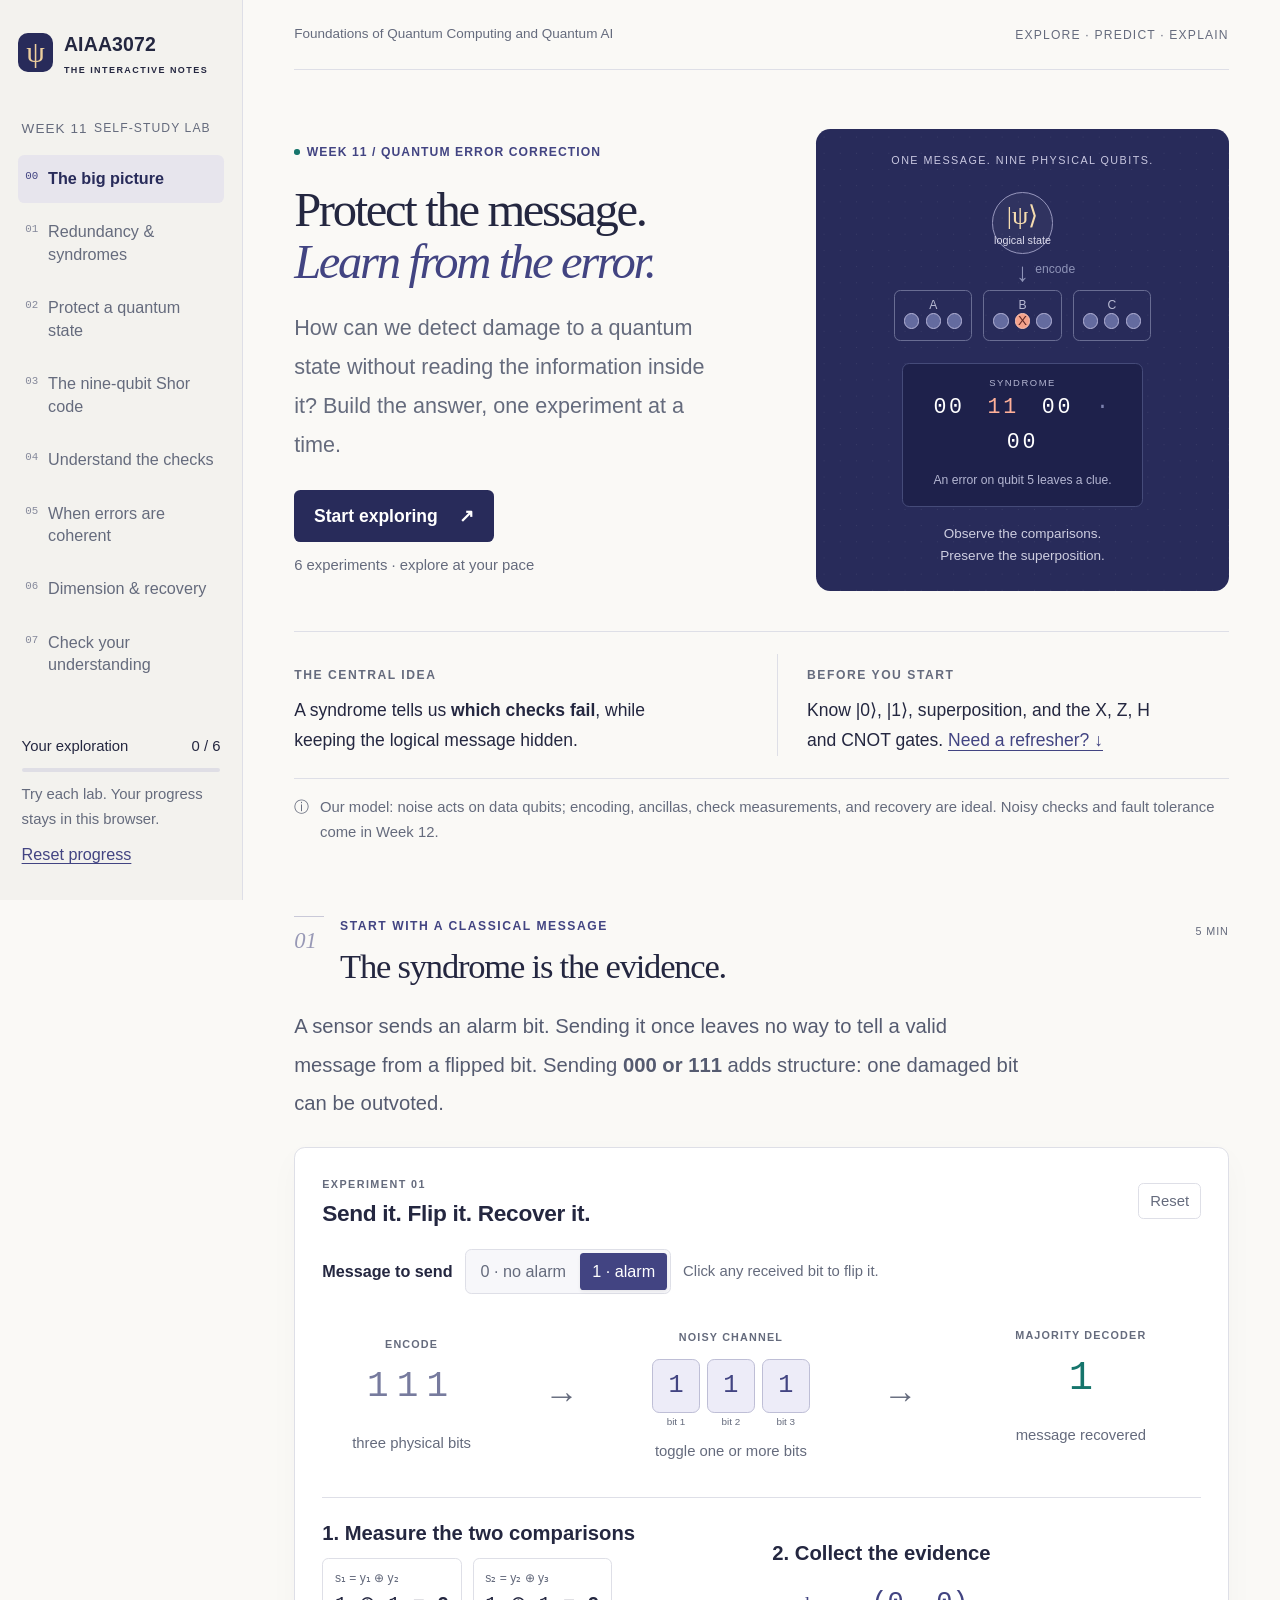
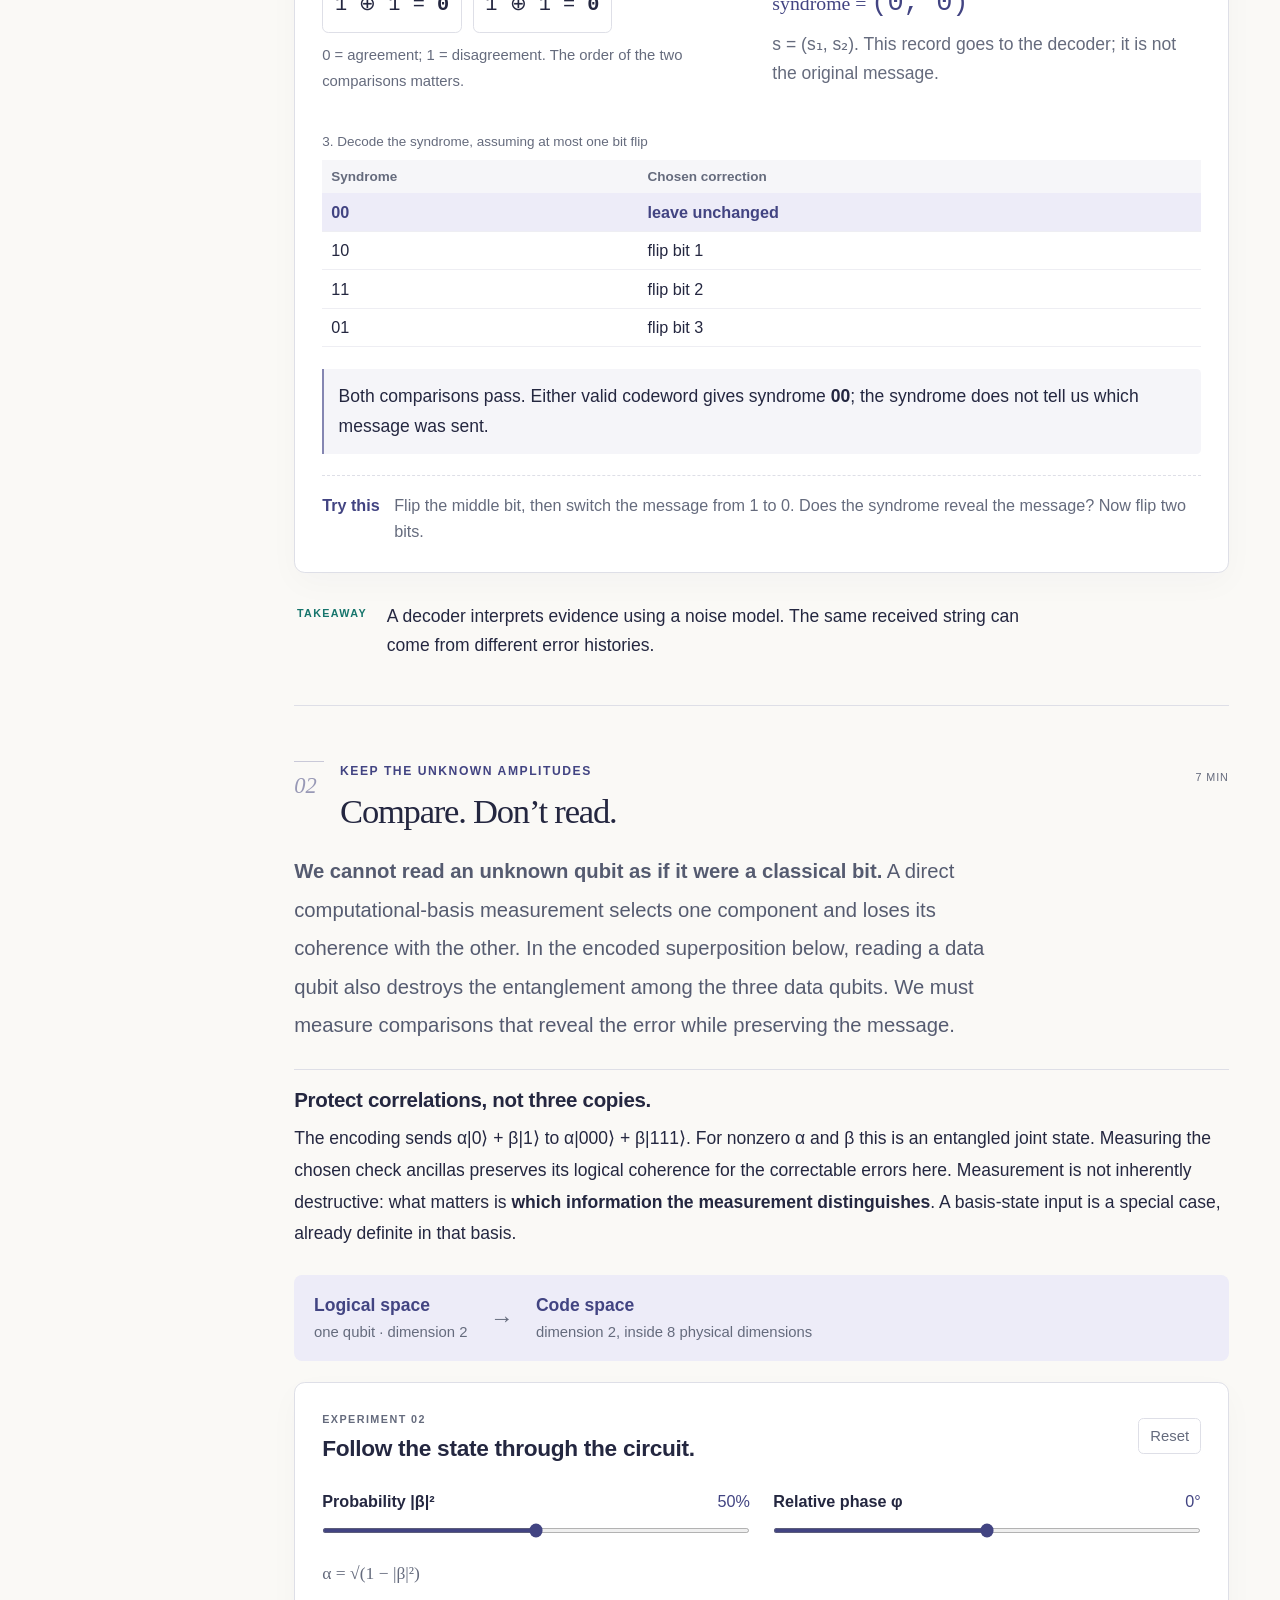
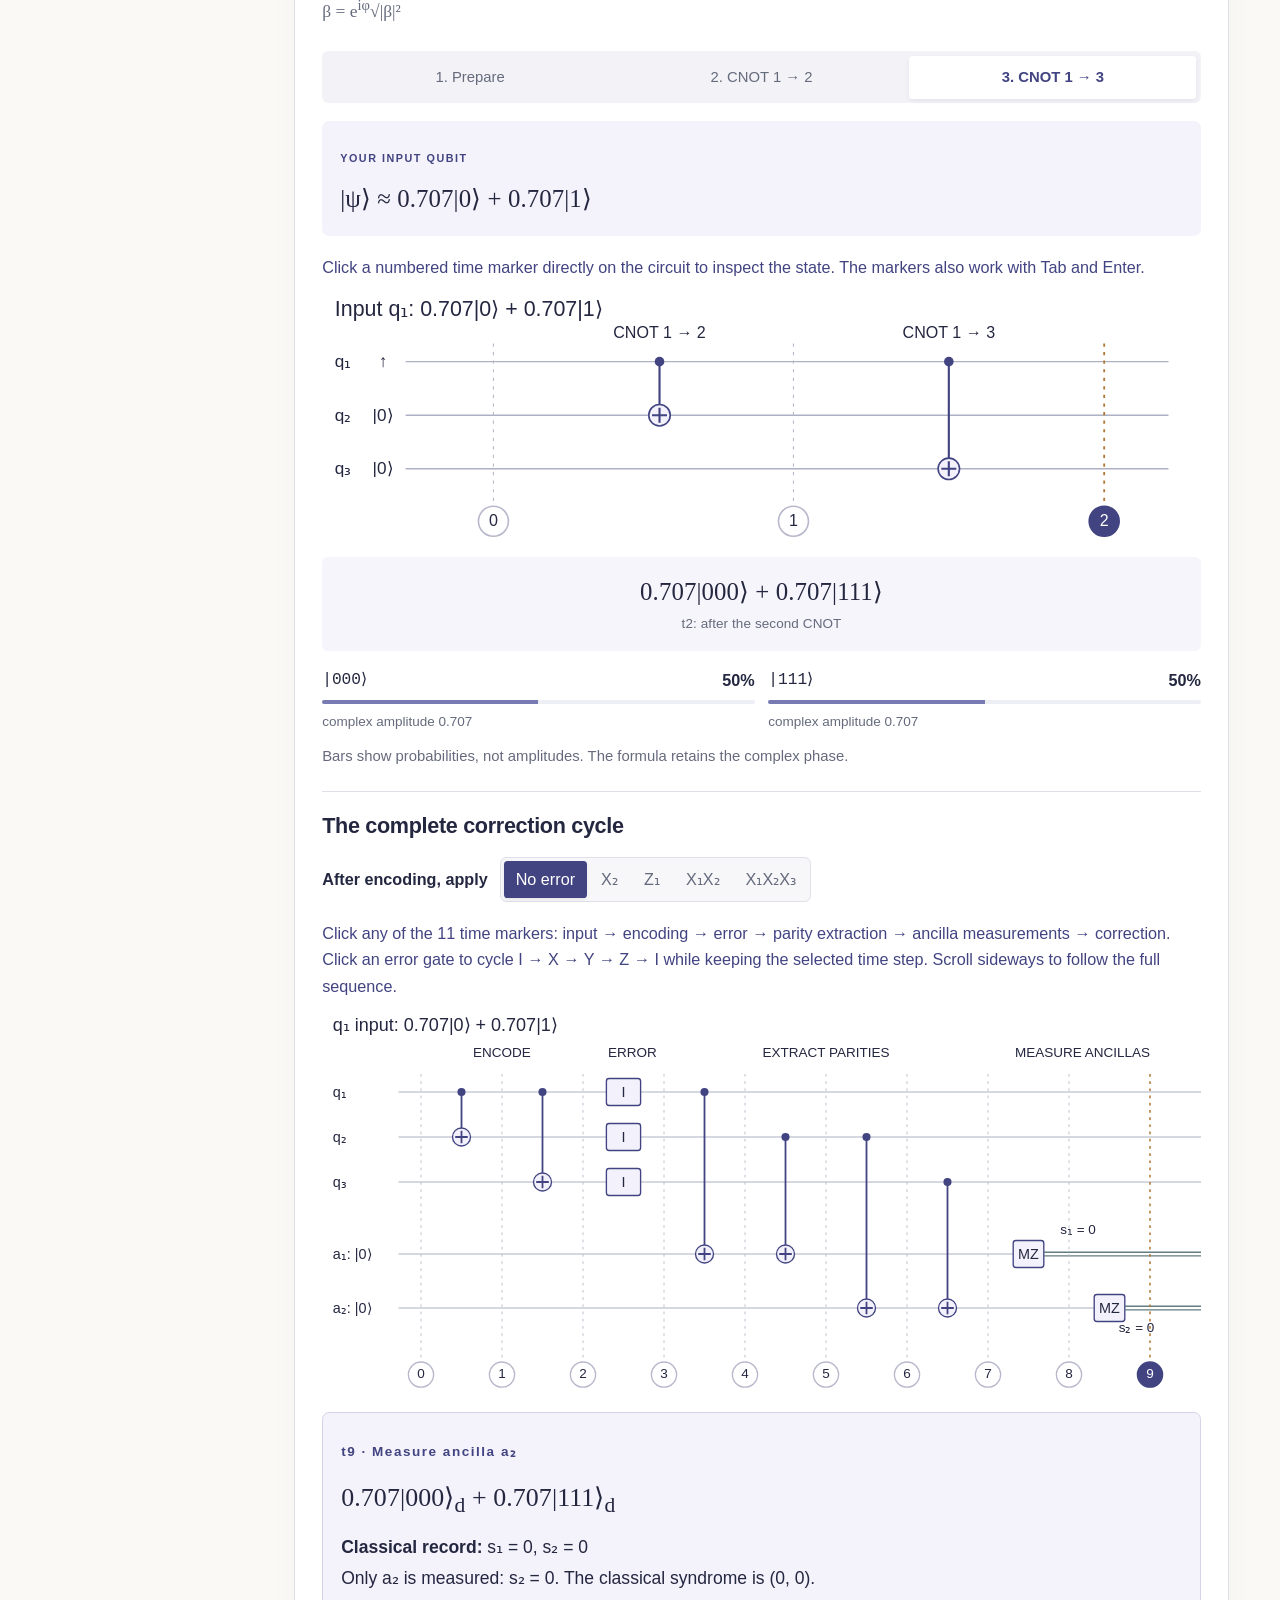
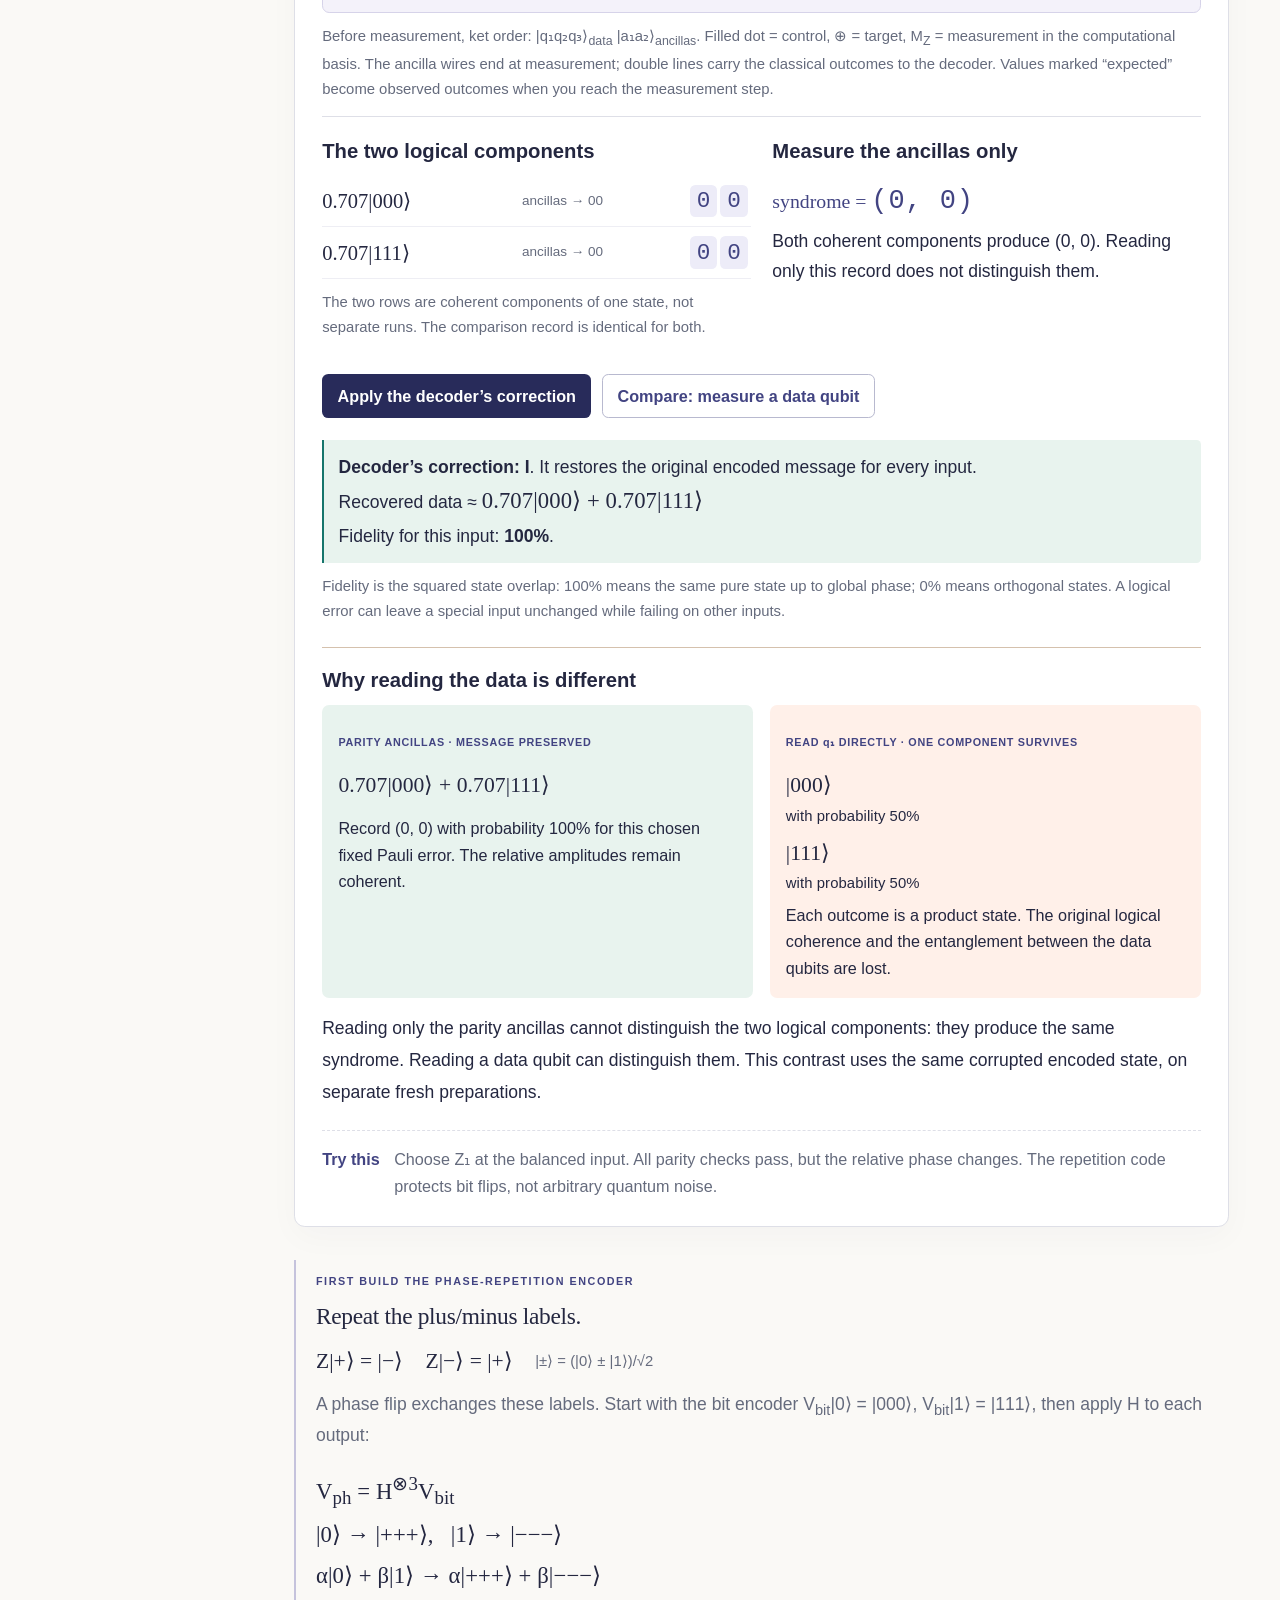
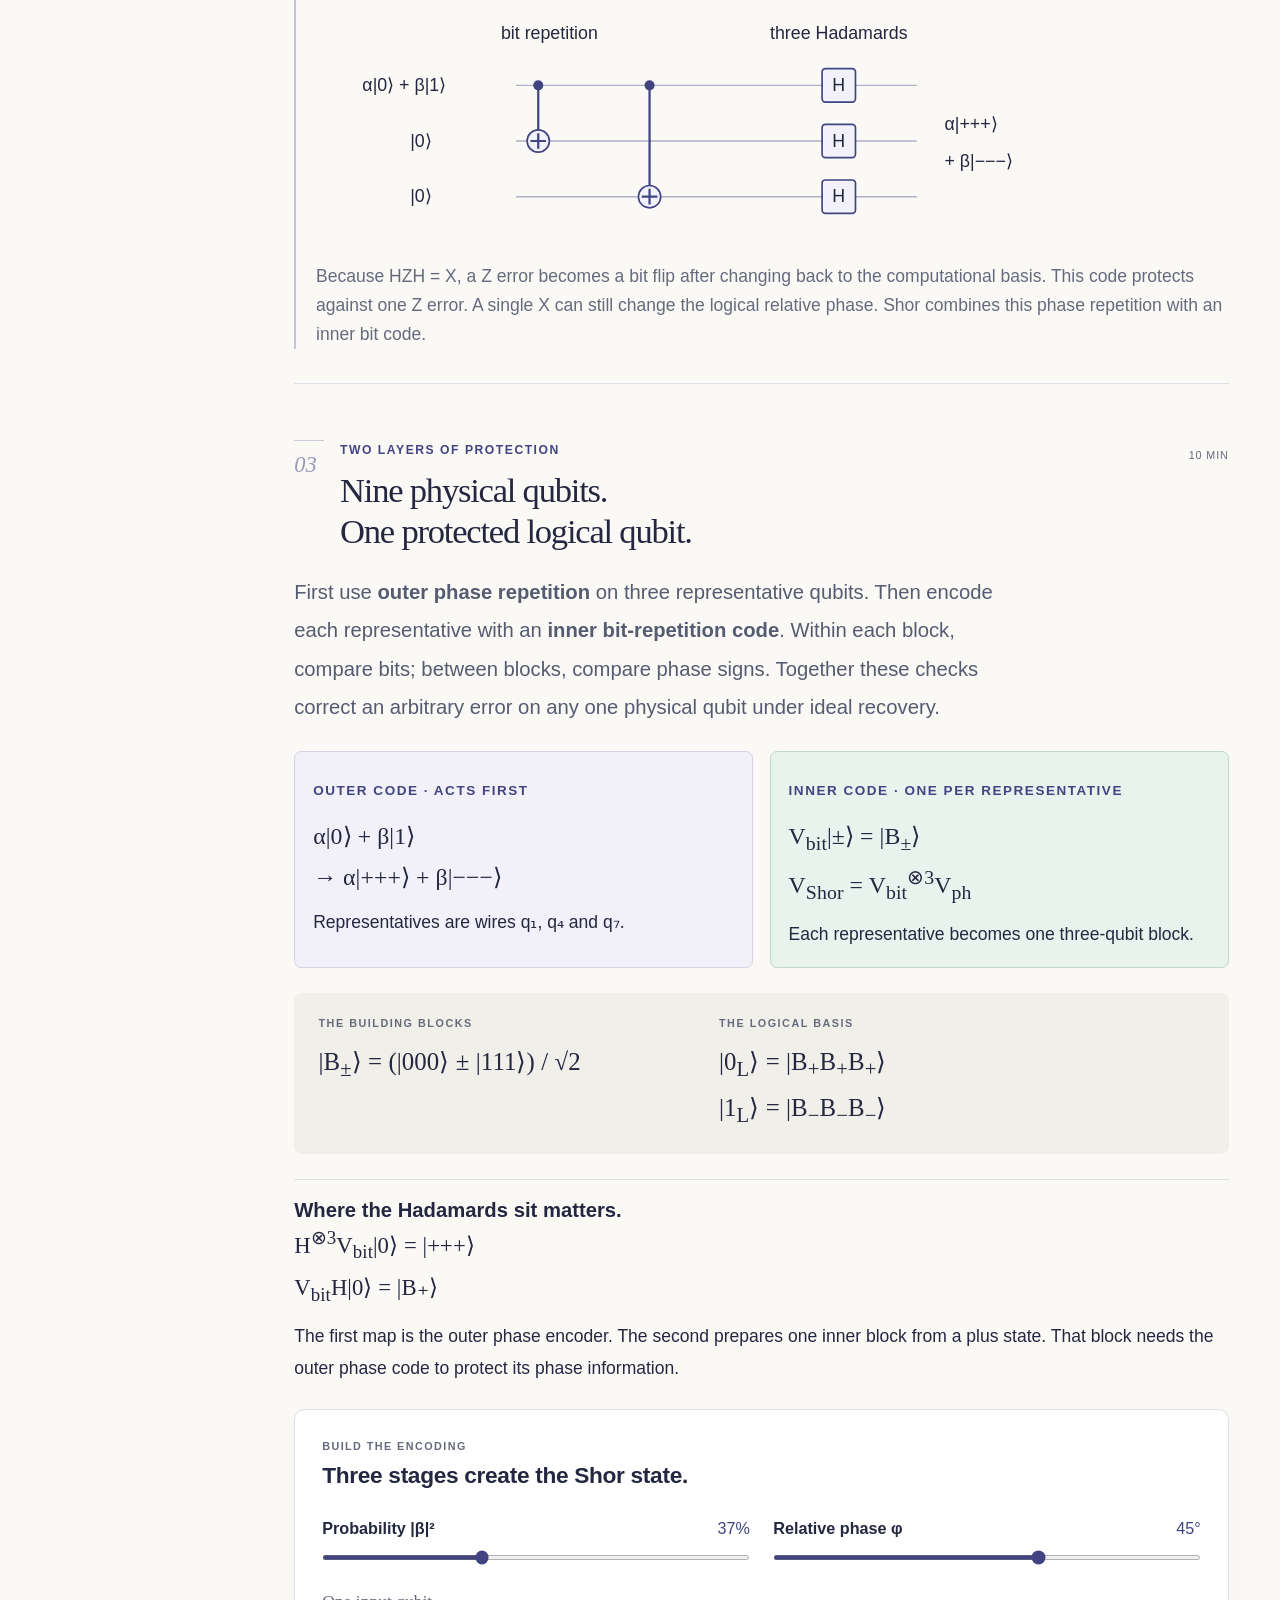
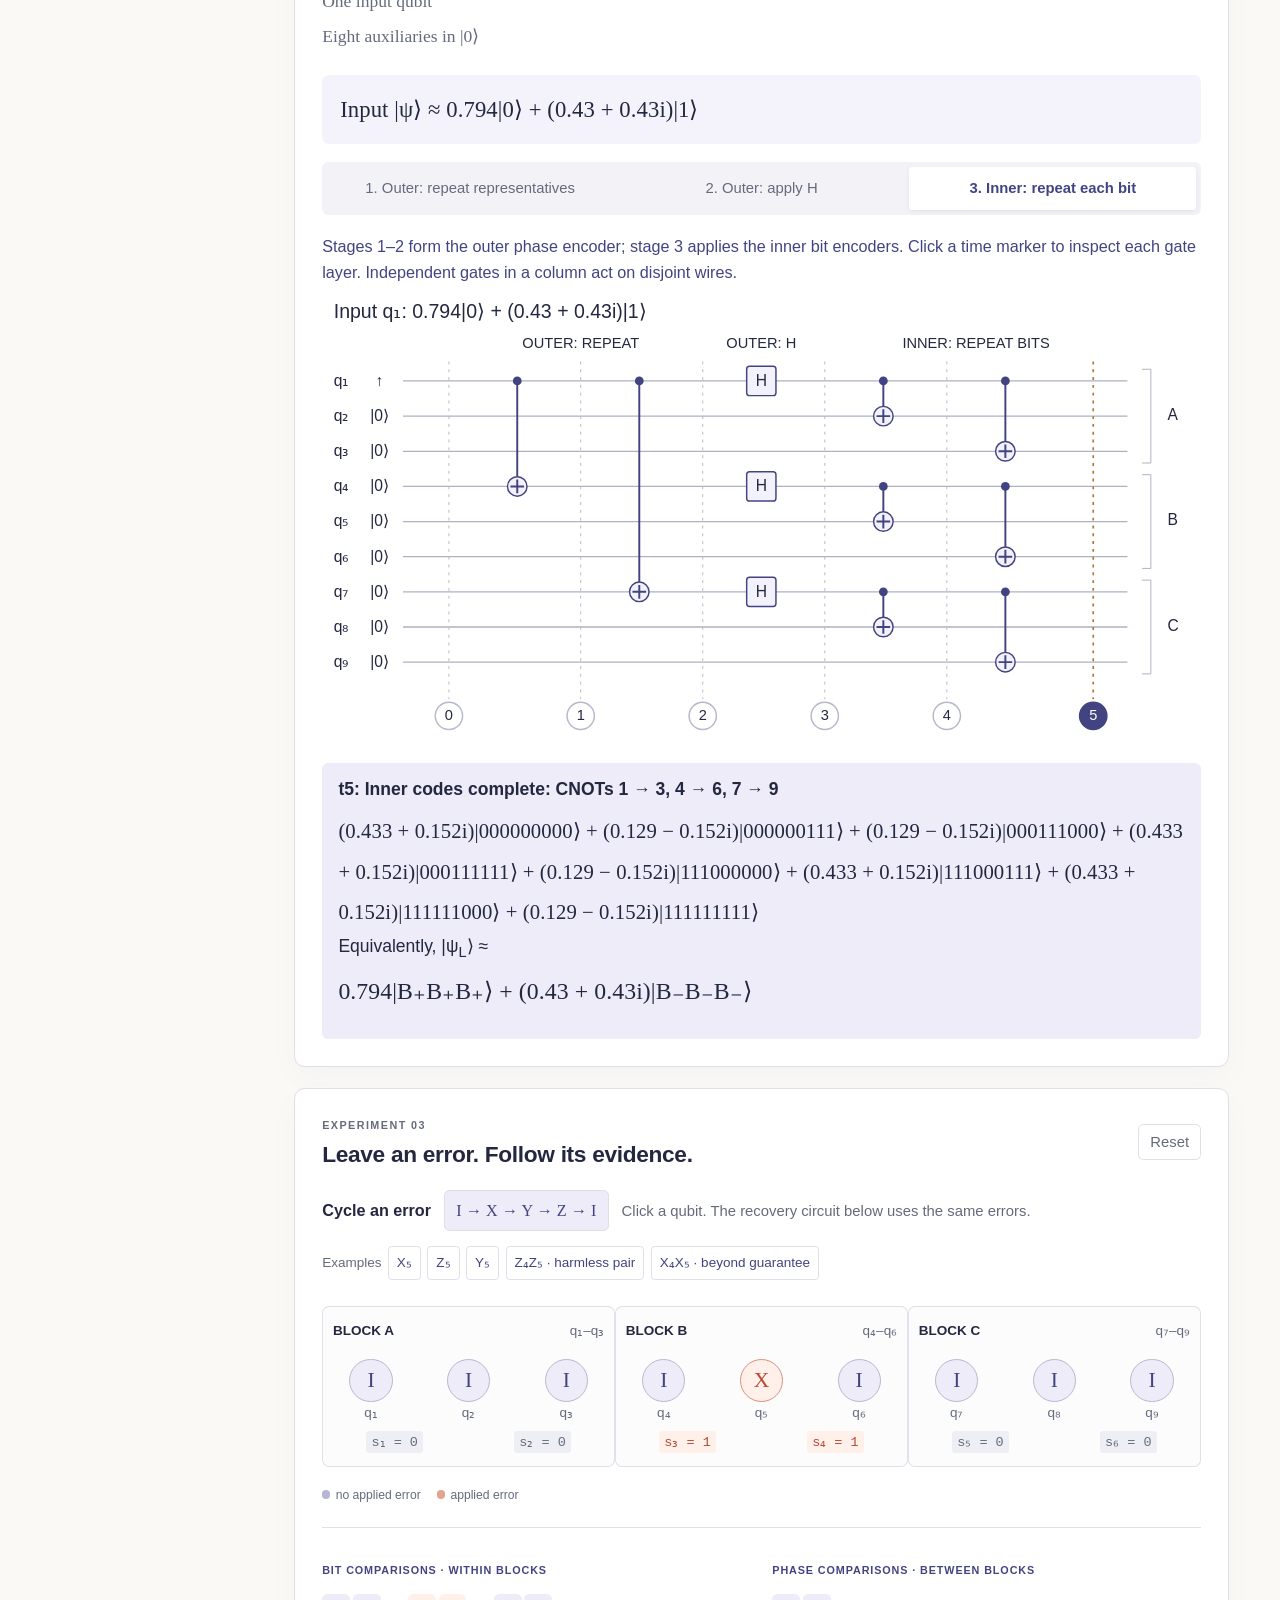
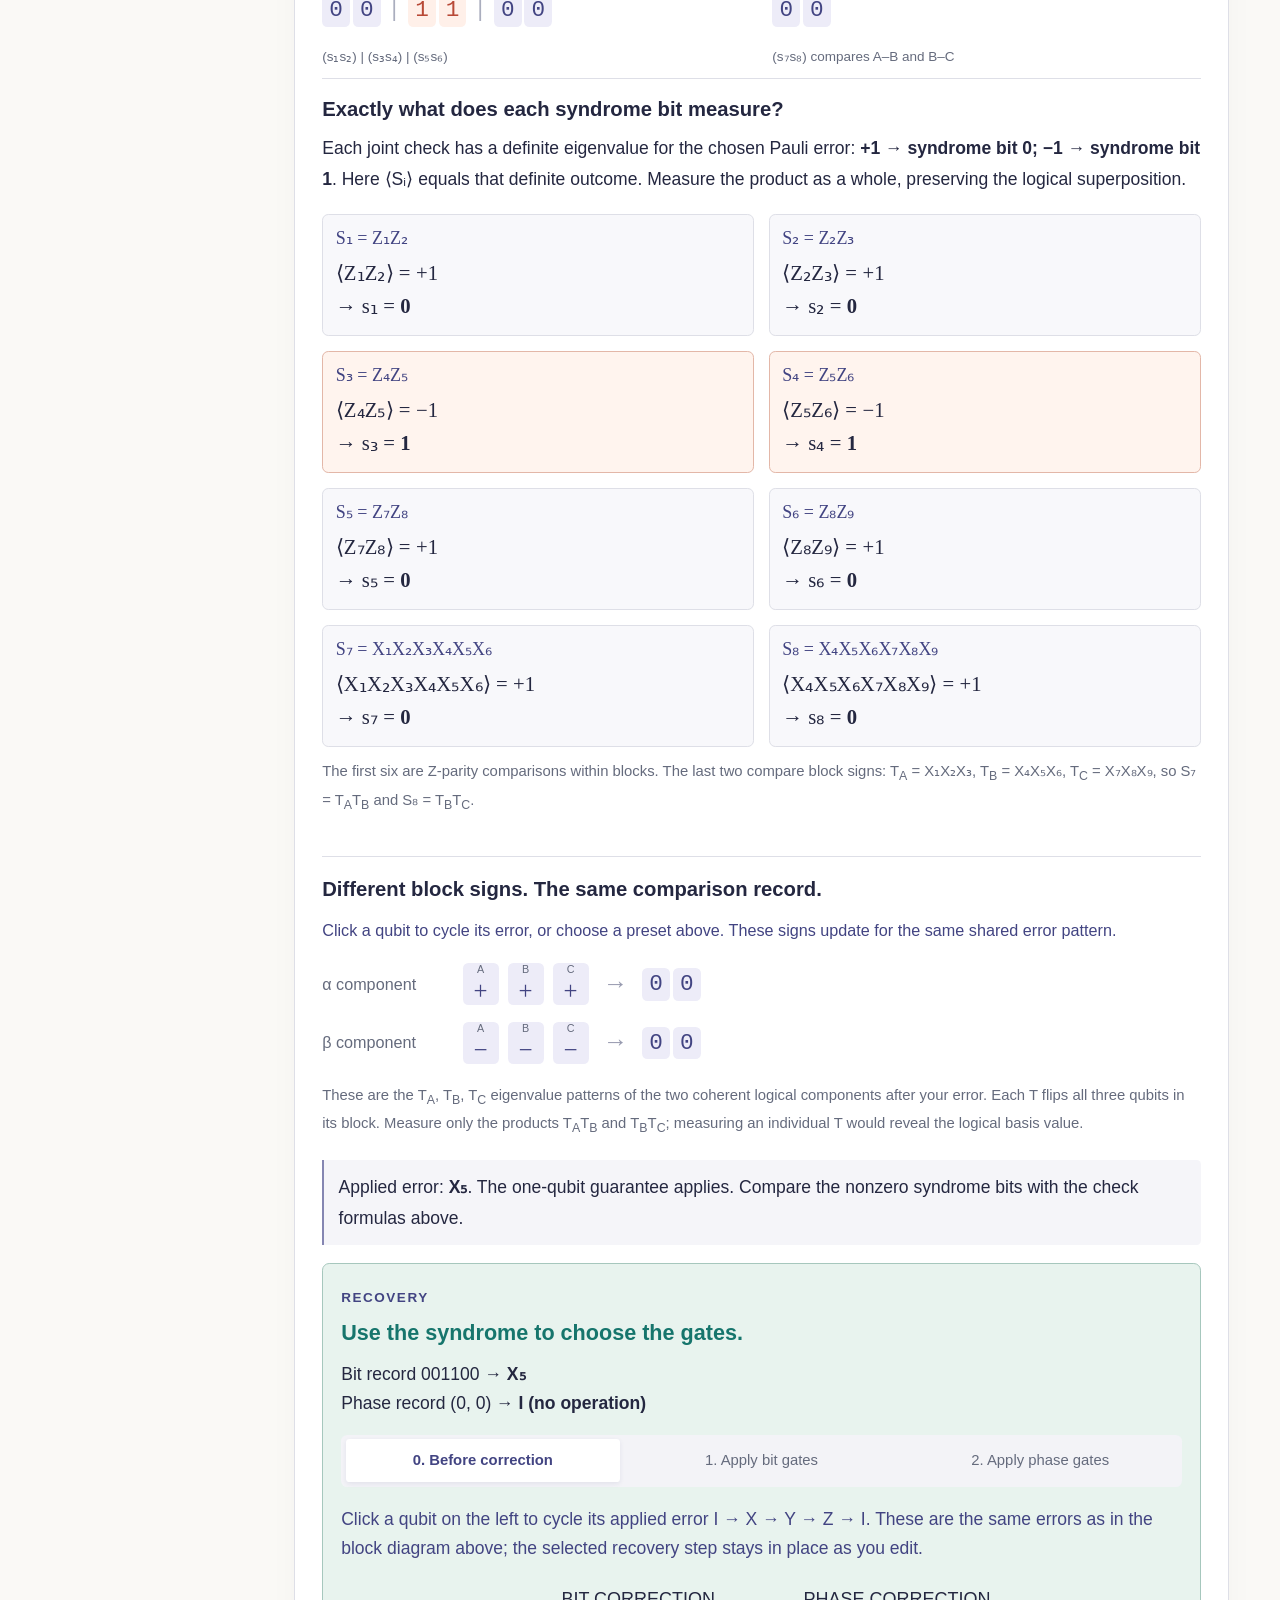
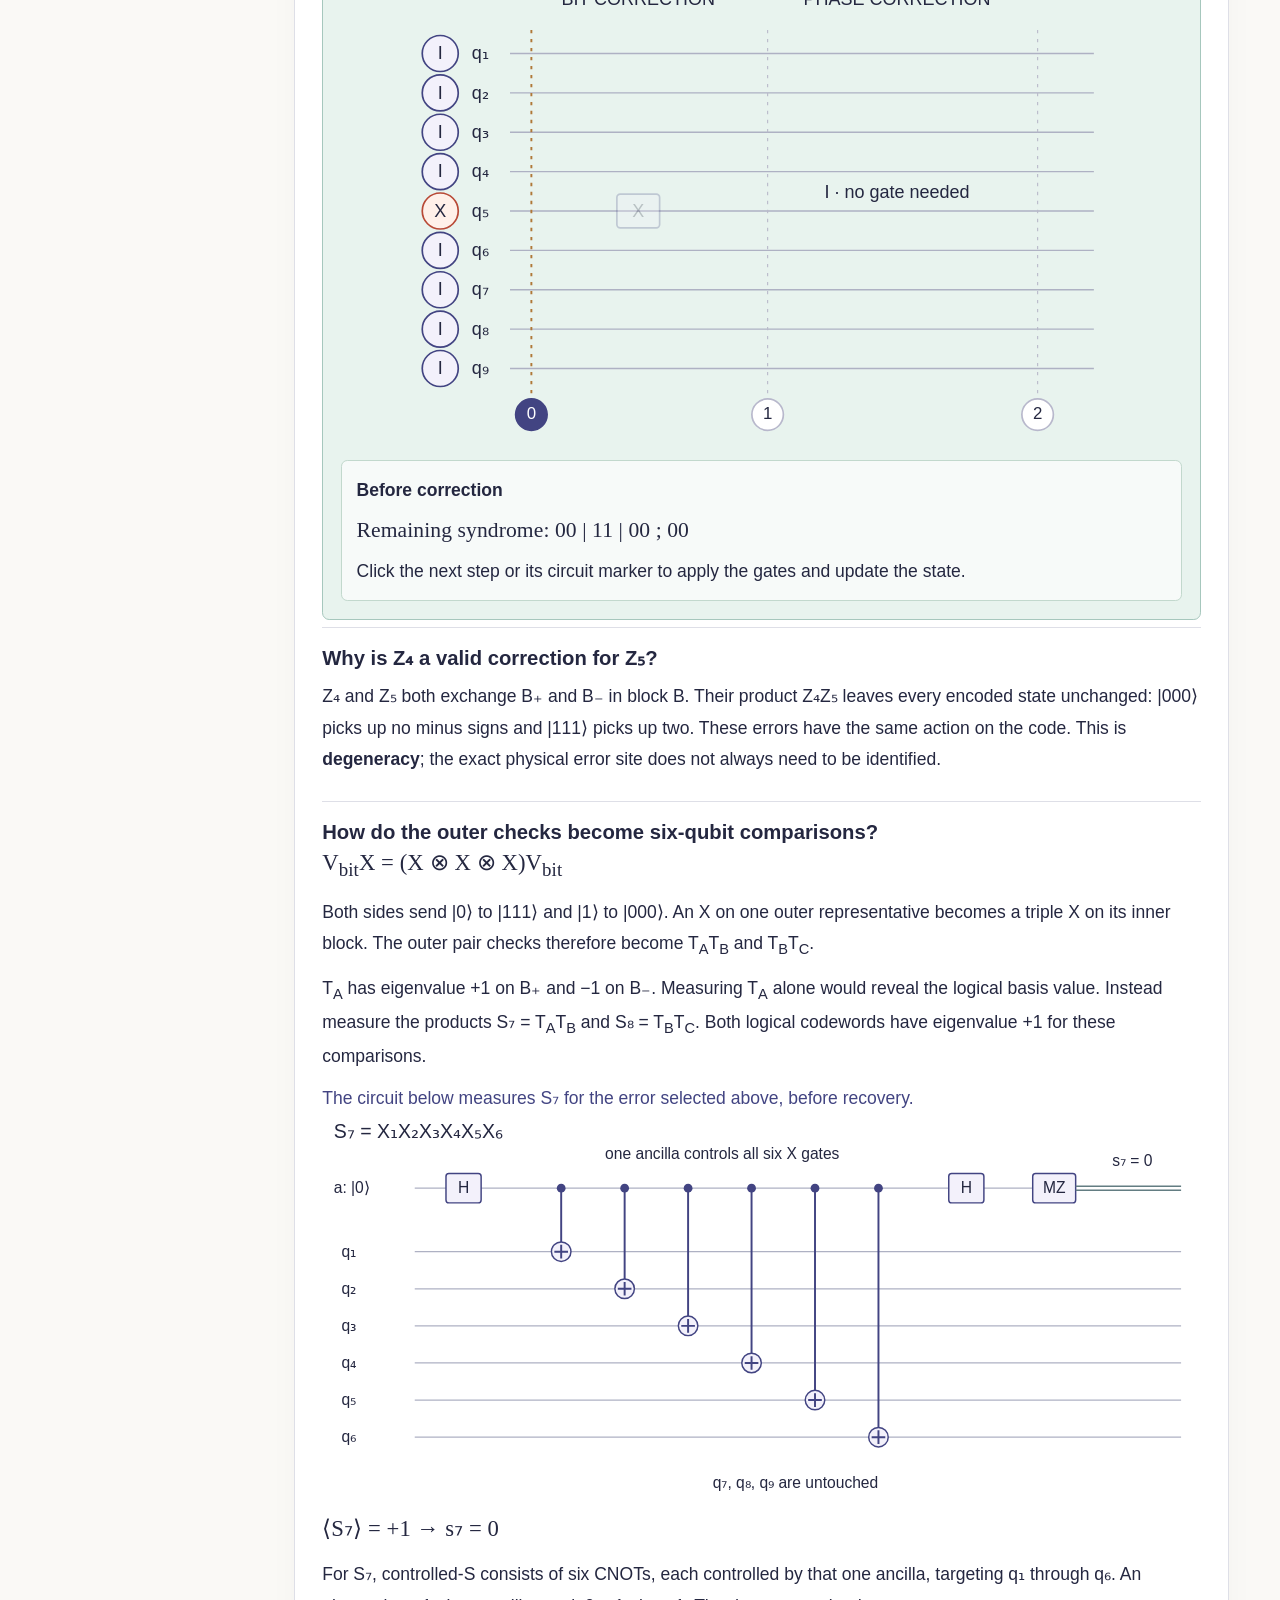
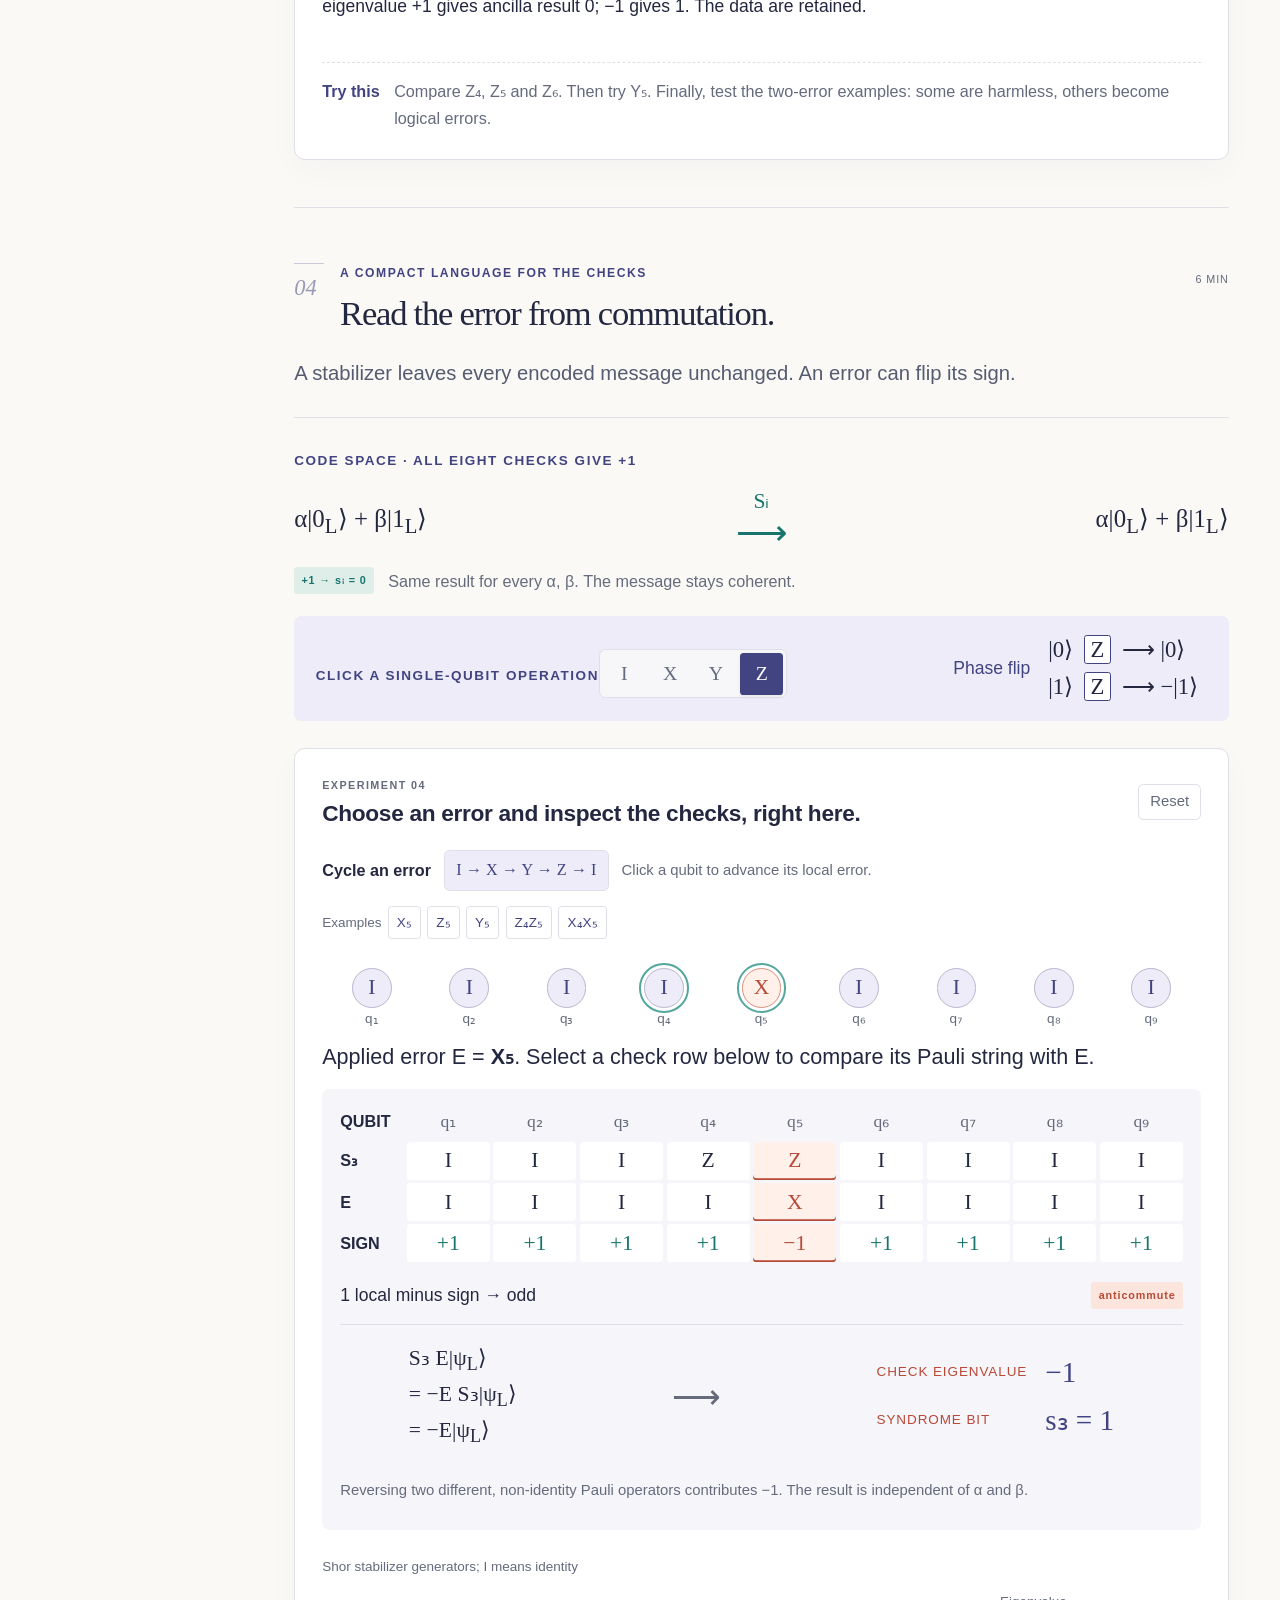
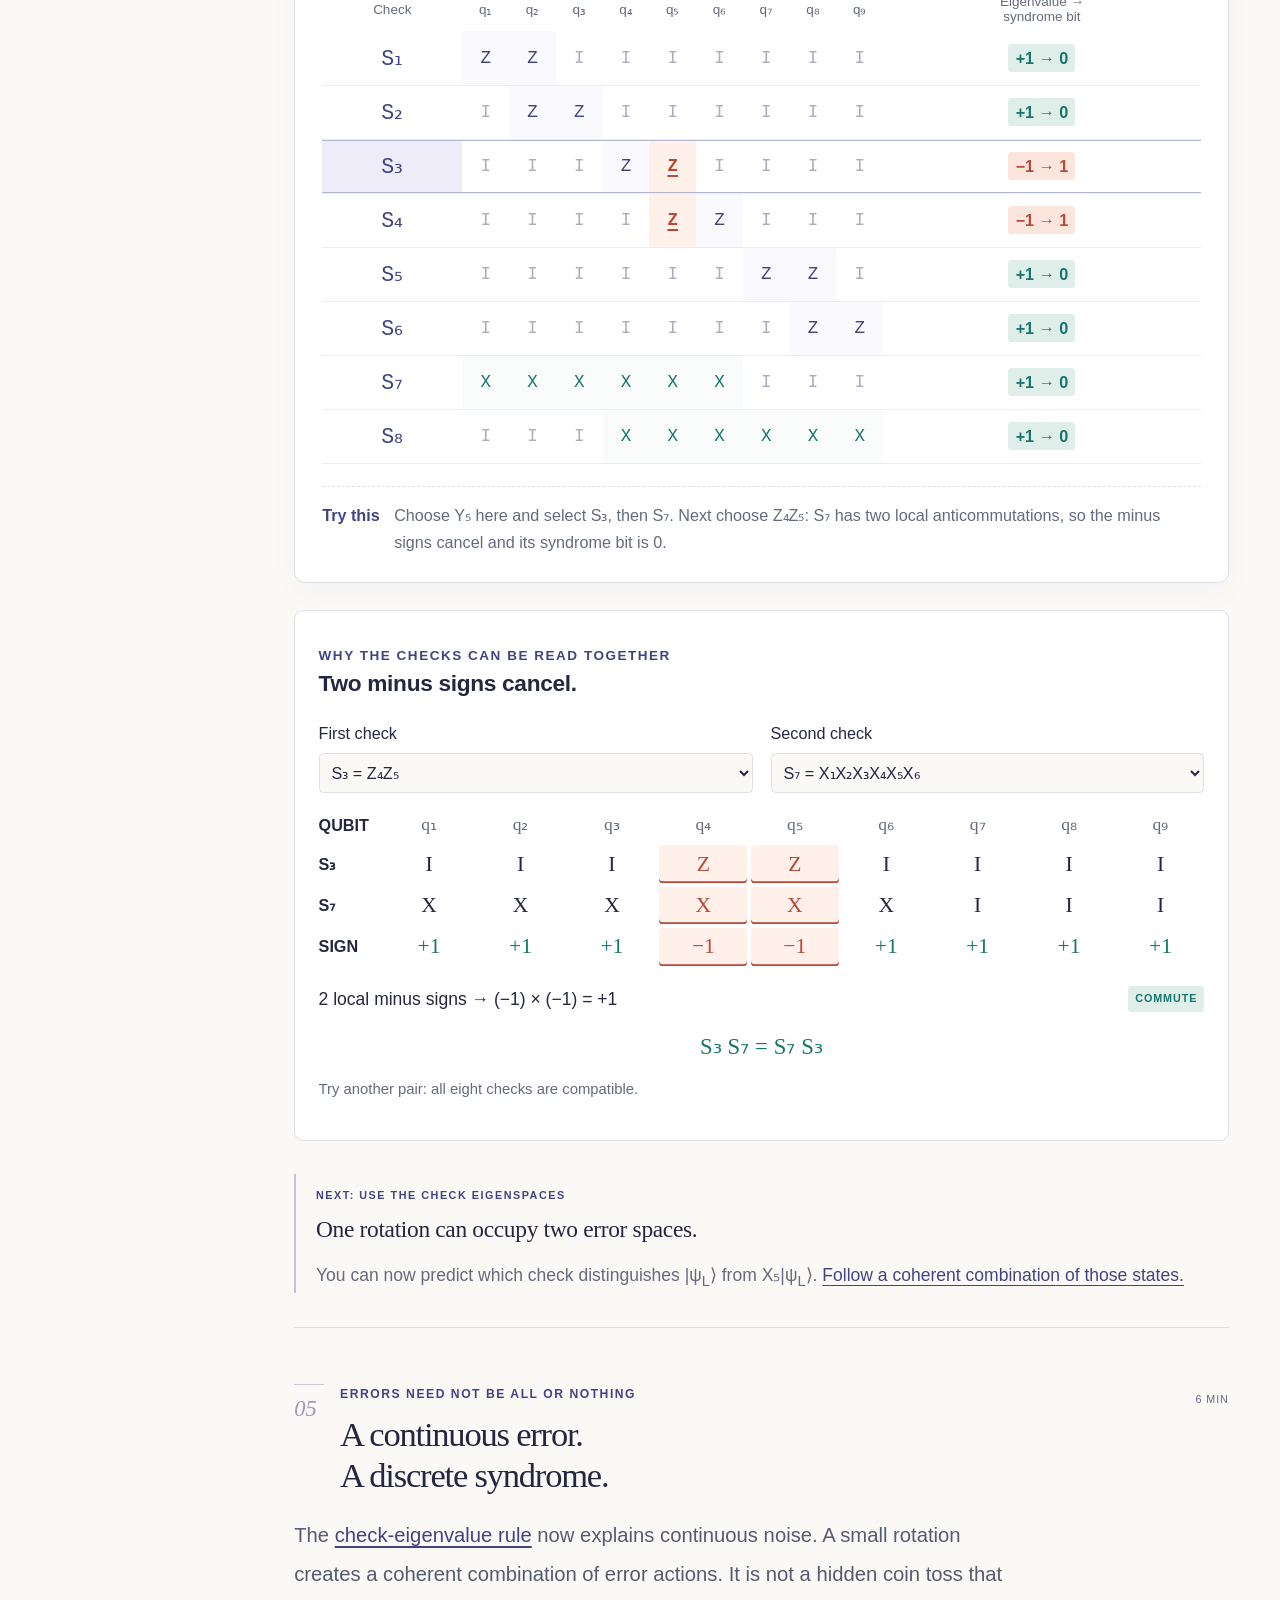
==== commit 625ac02d: "Updated AIAA3072 Week 11" ====
--- a/AIAA3072/week11/index.html
+++ b/AIAA3072/week11/index.html
@@ -17,16 +17,17 @@
     <a href="#repetition"><span>01</span>Redundancy &amp; syndromes</a>
     <a href="#quantum"><span>02</span>Protect a quantum state</a>
     <a href="#shor"><span>03</span>The nine-qubit Shor code</a>
-    <a href="#coherent"><span>04</span>When errors are coherent</a>
-    <a href="#stabilizers"><span>05</span>Read the stabilizers</a>
-    <a href="#practice"><span>06</span>Check your understanding</a>
+    <a href="#stabilizers"><span>04</span>Understand the checks</a>
+    <a href="#coherent"><span>05</span>When errors are coherent</a>
+    <a href="#formalism"><span>06</span>Dimension &amp; recovery</a>
+    <a href="#practice"><span>07</span>Check your understanding</a>
   </nav>
   <div class="side-bottom"><div class="progress-label"><span>Your exploration</span><span id="progress-text">0 / 6</span></div><div class="progress-track"><span id="progress-fill"></span></div><p>Try each lab. Your progress stays in this browser.</p><button class="text-btn" id="reset-progress">Reset progress</button></div>
 </aside>
 <main id="main">
   <header class="topbar"><span>Foundations of Quantum Computing and Quantum AI</span><span class="top-tag">EXPLORE · PREDICT · EXPLAIN</span></header>
   <section id="overview" class="hero section-anchor">
-    <div class="hero-copy"><div class="eyebrow"><span class="live-dot"></span> WEEK 11 / QUANTUM ERROR CORRECTION</div><h1>Protect the message.<br><em>Learn from the error.</em></h1><p>How can we detect damage to a quantum state without reading the information inside it? Build the answer, one experiment at a time.</p><a class="button primary" href="#repetition">Start exploring <span aria-hidden="true">↗</span></a><span class="hero-duration">6 short lessons · about 35–45 min</span></div>
+    <div class="hero-copy"><div class="eyebrow"><span class="live-dot"></span> WEEK 11 / QUANTUM ERROR CORRECTION</div><h1>Protect the message.<br><em>Learn from the error.</em></h1><p>How can we detect damage to a quantum state without reading the information inside it? Build the answer, one experiment at a time.</p><a class="button primary" href="#repetition">Start exploring <span aria-hidden="true">↗</span></a><span class="hero-duration">6 experiments · explore at your pace</span></div>
     <div class="hero-visual" role="img" aria-label="One logical qubit is encoded into nine physical qubits in three blocks. Bit comparisons act within blocks; phase comparisons act between blocks."><div class="visual-kicker">ONE MESSAGE. NINE PHYSICAL QUBITS.</div><div class="logical-orb">|ψ⟩<small>logical state</small></div><div class="hero-connector">↓ <span>encode</span></div><div class="hero-blocks"><div><span>A</span><i></i><i></i><i></i></div><div><span>B</span><i></i><i class="error-dot">X</i><i></i></div><div><span>C</span><i></i><i></i><i></i></div></div><div class="hero-record"><span>SYNDROME</span><strong>00 <b>11</b> 00 <i>·</i> 00</strong><small>An error on qubit 5 leaves a clue.</small></div><div class="visual-note">Observe the comparisons.<br>Preserve the superposition.</div></div>
   </section>
   <div class="orientation"><div><span class="mini-label">THE CENTRAL IDEA</span><p>A syndrome tells us <strong>which checks fail</strong>, while keeping the logical message hidden.</p></div><div><span class="mini-label">BEFORE YOU START</span><p>Know |0⟩, |1⟩, superposition, and the X, Z, H and CNOT gates. <a href="#glossary">Need a refresher? ↓</a></p></div></div>
@@ -55,43 +56,78 @@
       <div class="input-state-card"><span class="mini-label">YOUR INPUT QUBIT</span><div id="rep-input" class="formula"></div></div><p class="circuit-hint">Click a numbered time marker directly on the circuit to inspect the state. The markers also work with Tab and Enter.</p><div class="circuit-wrap"><svg id="rep-circuit" viewBox="0 0 820 240" role="group" aria-label="Interactive repetition encoding circuit"></svg></div>
       <div id="rep-state" class="formula state-formula" aria-live="polite"></div>
       <div id="rep-amplitudes" class="amplitude-row"></div><p class="caption">Bars show probabilities, not amplitudes. The formula retains the complex phase.</p>
-      <hr><h3 class="cycle-title">The complete correction cycle</h3><div class="control-line"><span class="control-label">After encoding, apply</span><div class="segmented wrap" id="rep-errors" role="group" aria-label="Physical error on the repetition code"><button data-error="III" class="selected">No error</button><button data-error="IXI">X₂</button><button data-error="ZII">Z₁</button><button data-error="XXI">X₁X₂</button><button data-error="XXX">X₁X₂X₃</button></div></div><p class="circuit-hint">Click any of the 11 time markers: input → encoding → error → parity extraction → ancilla measurements → correction. Scroll the circuit sideways to follow the full sequence.</p><div class="circuit-wrap"><svg id="cycle-circuit" viewBox="0 0 1220 430" role="group" aria-label="Interactive full repetition-code correction circuit"></svg></div><div id="cycle-state" class="state-inspector" aria-live="polite"></div><p class="caption">Before measurement, ket order: |q₁q₂q₃⟩<sub>data</sub> |a₁a₂⟩<sub>ancillas</sub>. Filled dot = control, ⊕ = target, M<sub>Z</sub> = measurement in the computational basis. The ancilla wires end at measurement; double lines carry the classical outcomes to the decoder. Values marked “expected” become observed outcomes when you reach the measurement step.</p>
+      <hr><h3 class="cycle-title">The complete correction cycle</h3><div class="control-line"><span class="control-label">After encoding, apply</span><div class="segmented wrap" id="rep-errors" role="group" aria-label="Physical error on the repetition code"><button data-error="III" class="selected">No error</button><button data-error="IXI">X₂</button><button data-error="ZII">Z₁</button><button data-error="XXI">X₁X₂</button><button data-error="XXX">X₁X₂X₃</button></div></div><p class="circuit-hint">Click any of the 11 time markers: input → encoding → error → parity extraction → ancilla measurements → correction. Click an error gate to cycle I → X → Y → Z → I while keeping the selected time step. Scroll sideways to follow the full sequence.</p><div class="circuit-wrap"><svg id="cycle-circuit" viewBox="0 0 1220 430" role="group" aria-label="Interactive full repetition-code correction circuit"></svg></div><div id="cycle-state" class="state-inspector" aria-live="polite"></div><p class="caption">Before measurement, ket order: |q₁q₂q₃⟩<sub>data</sub> |a₁a₂⟩<sub>ancillas</sub>. Filled dot = control, ⊕ = target, M<sub>Z</sub> = measurement in the computational basis. The ancilla wires end at measurement; double lines carry the classical outcomes to the decoder. Values marked “expected” become observed outcomes when you reach the measurement step.</p>
       <div class="lab-split"><div><h4>The two logical components</h4><div id="rep-branches"></div><p class="caption">The two rows are coherent components of one state, not separate runs. The comparison record is identical for both.</p></div><div><h4>Measure the ancillas only</h4><div id="rep-syndrome" class="syndrome-display"></div><p id="rep-explanation"></p></div></div>
       <div class="button-row"><button class="button primary small" id="rep-recover">Apply the decoder’s correction</button><button class="button secondary small" id="rep-measure-data">Compare: measure a data qubit</button></div><div id="rep-result" class="feedback" aria-live="polite"></div><p class="caption">Fidelity is the squared state overlap: 100% means the same pure state up to global phase; 0% means orthogonal states. A logical error can leave a special input unchanged while failing on other inputs.</p>
       <div class="measurement-contrast"><h4>Why reading the data is different</h4><div id="measurement-contrast"></div><p>Reading only the parity ancillas cannot distinguish the two logical components: they produce the same syndrome. Reading a data qubit can distinguish them. This contrast uses the same corrupted encoded state, on separate fresh preparations.</p><div id="data-measurement-result" aria-live="polite"></div></div>
       <div class="try-this"><strong>Try this</strong><span>Choose Z₁ at the balanced input. All parity checks pass, but the relative phase changes. The repetition code protects bit flips, not arbitrary quantum noise.</span></div>
     </div>
-    <div class="bridge"><span class="mini-label">WHY WE NEED ANOTHER LAYER</span><h3>A phase flip is a bit flip in a different basis.</h3><div class="basis-pair"><span>Z|+⟩ = |−⟩</span><span>Z|−⟩ = |+⟩</span><span>H swaps the Z and X bases.</span></div><p>Here |±⟩ = (|0⟩ ± |1⟩)/√2. Repeating in the X basis protects against phase flips, but loses protection against X errors. Shor’s code combines both kinds of repetition.</p></div>
+    <div class="bridge" id="phase-encoding">
+      <span class="mini-label">FIRST BUILD THE PHASE-REPETITION ENCODER</span>
+      <h3>Repeat the plus/minus labels.</h3>
+      <div class="basis-pair"><span>Z|+⟩ = |−⟩</span><span>Z|−⟩ = |+⟩</span><span>|±⟩ = (|0⟩ ± |1⟩)/√2</span></div>
+      <p>A phase flip exchanges these labels. Start with the bit encoder V<sub>bit</sub>|0⟩ = |000⟩, V<sub>bit</sub>|1⟩ = |111⟩, then apply H to each output:</p>
+      <div class="encoding-equations formula">V<sub>ph</sub> = H<sup>⊗3</sup>V<sub>bit</sub><br>|0⟩ → |+++⟩, &nbsp; |1⟩ → |−−−⟩<br>α|0⟩ + β|1⟩ → α|+++⟩ + β|−−−⟩</div>
+      <div class="circuit-wrap"><svg id="phase-encoding-circuit" viewBox="0 0 760 210" role="img" aria-label="Phase repetition: two CNOTs encode one input and two zero qubits, then a Hadamard acts on all three output wires">
+        <text x="180" y="23" text-anchor="middle">bit repetition</text><text x="440" y="23" text-anchor="middle">three Hadamards</text>
+        <path class="wire" d="M150 65 H510 M150 115 H510 M150 165 H510"/>
+        <text x="12" y="70">α|0⟩ + β|1⟩</text><text x="55" y="120">|0⟩</text><text x="55" y="170">|0⟩</text>
+        <path class="control-line-svg" d="M170 65 V115 M270 65 V165"/><circle class="control-dot" cx="170" cy="65" r="4.5"/><circle class="control-dot" cx="270" cy="65" r="4.5"/>
+        <circle class="gate" cx="170" cy="115" r="10"/><path class="control-line-svg" d="M163 115 H177 M170 108 V122"/><circle class="gate" cx="270" cy="165" r="10"/><path class="control-line-svg" d="M263 165 H277 M270 158 V172"/>
+        <rect class="gate" x="425" y="50" width="30" height="30" rx="3"/><text x="440" y="70" text-anchor="middle">H</text><rect class="gate" x="425" y="100" width="30" height="30" rx="3"/><text x="440" y="120" text-anchor="middle">H</text><rect class="gate" x="425" y="150" width="30" height="30" rx="3"/><text x="440" y="170" text-anchor="middle">H</text>
+        <text x="535" y="105">α|+++⟩</text><text x="535" y="138">+ β|−−−⟩</text>
+      </svg></div>
+      <p>Because HZH = X, a Z error becomes a bit flip after changing back to the computational basis. This code protects against one Z error. A single X can still change the logical relative phase. Shor combines this phase repetition with an inner bit code.</p>
+    </div>
   </section>
 
   <section id="shor" class="lesson section-anchor">
     <div class="section-heading"><span class="section-number">03</span><div><span class="eyebrow">TWO LAYERS OF PROTECTION</span><h2>Nine physical qubits.<br>One protected logical qubit.</h2></div><span class="time-tag">10 MIN</span></div>
-    <p class="lead">Within each block, compare bits. Between blocks, compare signs. Together these checks correct <strong>an arbitrary error on any one physical qubit</strong> under ideal recovery.</p>
+    <p class="lead">First use <strong>outer phase repetition</strong> on three representative qubits. Then encode each representative with an <strong>inner bit-repetition code</strong>. Within each block, compare bits; between blocks, compare phase signs. Together these checks correct an arbitrary error on any one physical qubit under ideal recovery.</p>
+    <div class="encoding-layers"><div><span class="mini-label">OUTER CODE · ACTS FIRST</span><div class="formula">α|0⟩ + β|1⟩<br>→ α|+++⟩ + β|−−−⟩</div><p>Representatives are wires q₁, q₄ and q₇.</p></div><div><span class="mini-label">INNER CODE · ONE PER REPRESENTATIVE</span><div class="formula">V<sub>bit</sub>|±⟩ = |B<sub>±</sub>⟩<br>V<sub>Shor</sub> = V<sub>bit</sub><sup>⊗3</sup>V<sub>ph</sub></div><p>Each representative becomes one three-qubit block.</p></div></div>
     <div class="shor-definition"><div><span class="mini-label">THE BUILDING BLOCKS</span><div class="formula">|B<sub>±</sub>⟩ = (|000⟩ ± |111⟩) / √2</div></div><div><span class="mini-label">THE LOGICAL BASIS</span><div class="formula">|0<sub>L</sub>⟩ = |B<sub>+</sub>B<sub>+</sub>B<sub>+</sub>⟩<br>|1<sub>L</sub>⟩ = |B<sub>−</sub>B<sub>−</sub>B<sub>−</sub>⟩</div></div></div>
-    <div class="lab"><div class="lab-heading"><div><span class="lab-label">BUILD THE ENCODING</span><h3>Three stages create the Shor state.</h3></div></div><div class="state-controls"><label for="shor-prob">Probability |β|² <output id="shor-prob-label">37%</output><input id="shor-prob" type="range" min="0" max="100" value="37"></label><label for="shor-phase">Relative phase φ <output id="shor-phase-label">45°</output><input id="shor-phase" type="range" min="-180" max="180" step="15" value="45"></label><div class="input-formula">One input qubit<br>Eight auxiliaries in |0⟩</div></div><div id="shor-input" class="input-state-card formula"></div><div class="step-tabs" id="shor-stages" role="group" aria-label="Shor encoding stage"><button data-stage="1">1. Repeat representatives</button><button data-stage="2">2. Change basis</button><button data-stage="3" class="selected">3. Repeat within blocks</button></div><p class="circuit-hint">Click a time marker to inspect the numerical state after each gate layer. Independent gates in a column act on disjoint wires.</p><div class="circuit-wrap"><svg id="shor-circuit" viewBox="0 0 900 465" role="group" aria-label="Interactive nine-wire Shor encoding circuit"></svg></div><div id="shor-stage-description" class="stage-description" aria-live="polite"></div></div>
-    <div class="lab shor-lab"><div class="lab-heading"><div><span class="lab-label">EXPERIMENT 03</span><h3>Leave an error. Follow its evidence.</h3></div><button class="reset" id="shor-reset">Reset</button></div><div class="control-line"><span class="control-label">Paint an error</span><div class="segmented" id="error-brush" role="group" aria-label="Error to apply"><button class="selected" data-brush="X">X · bit</button><button data-brush="Z">Z · phase</button><button data-brush="Y">Y · both</button></div><span class="help-inline">Click a qubit. Click again to erase.</span></div>
+    <div class="essential-explanation"><h4>Where the Hadamards sit matters.</h4><div class="formula">H<sup>⊗3</sup>V<sub>bit</sub>|0⟩ = |+++⟩<br>V<sub>bit</sub>H|0⟩ = |B₊⟩</div><p>The first map is the outer phase encoder. The second prepares one inner block from a plus state. That block needs the outer phase code to protect its phase information.</p></div>
+    <div class="lab"><div class="lab-heading"><div><span class="lab-label">BUILD THE ENCODING</span><h3>Three stages create the Shor state.</h3></div></div><div class="state-controls"><label for="shor-prob">Probability |β|² <output id="shor-prob-label">37%</output><input id="shor-prob" type="range" min="0" max="100" value="37"></label><label for="shor-phase">Relative phase φ <output id="shor-phase-label">45°</output><input id="shor-phase" type="range" min="-180" max="180" step="15" value="45"></label><div class="input-formula">One input qubit<br>Eight auxiliaries in |0⟩</div></div><div id="shor-input" class="input-state-card formula"></div><div class="step-tabs" id="shor-stages" role="group" aria-label="Shor encoding stage"><button data-stage="1">1. Outer: repeat representatives</button><button data-stage="2">2. Outer: apply H</button><button data-stage="3" class="selected">3. Inner: repeat each bit</button></div><p class="circuit-hint">Stages 1–2 form the outer phase encoder; stage 3 applies the inner bit encoders. Click a time marker to inspect each gate layer. Independent gates in a column act on disjoint wires.</p><div class="circuit-wrap"><svg id="shor-circuit" viewBox="0 0 900 465" role="group" aria-label="Interactive nine-wire Shor encoding circuit"></svg></div><div id="shor-stage-description" class="stage-description" aria-live="polite"></div></div>
+    <div class="lab shor-lab"><div class="lab-heading"><div><span class="lab-label">EXPERIMENT 03</span><h3>Leave an error. Follow its evidence.</h3></div><button class="reset" id="shor-reset">Reset</button></div><div class="control-line"><span class="control-label">Cycle an error</span><span class="error-cycle-key" id="error-brush">I → X → Y → Z → I</span><span class="help-inline">Click a qubit. The recovery circuit below uses the same errors.</span></div>
       <div class="preset-row"><span>Examples</span><button data-preset="IIIIXIIII">X₅</button><button data-preset="IIIIZIIII">Z₅</button><button data-preset="IIIIYIIII">Y₅</button><button data-preset="IIIZZIIII">Z₄Z₅ · harmless pair</button><button data-preset="IIIXXIIII">X₄X₅ · beyond guarantee</button></div>
-      <div class="shor-map" id="shor-map"></div>
+      <div class="shor-map-scroll"><div class="shor-map" id="shor-map"></div></div>
       <div class="legend"><span><i class="legend-normal"></i>no applied error</span><span><i class="legend-error"></i>applied error</span></div>
       <div class="shor-readouts"><div><span class="mini-label">BIT COMPARISONS · WITHIN BLOCKS</span><div class="syndrome-display" id="shor-bit-syndrome"></div><small>(s₁s₂) | (s₃s₄) | (s₅s₆)</small></div><div><span class="mini-label">PHASE COMPARISONS · BETWEEN BLOCKS</span><div class="syndrome-display" id="shor-phase-syndrome"></div><small>(s₇s₈) compares A–B and B–C</small></div></div>
       <div class="essential-explanation"><h4>Exactly what does each syndrome bit measure?</h4><p>Each joint check has a definite eigenvalue for the chosen Pauli error: <strong>+1 → syndrome bit 0; −1 → syndrome bit 1</strong>. Here ⟨Sᵢ⟩ equals that definite outcome. Measure the product as a whole, preserving the logical superposition.</p><div id="shor-syndrome-formulas" class="syndrome-formulas"></div><p class="caption">The first six are Z-parity comparisons within blocks. The last two compare block signs: T<sub>A</sub> = X₁X₂X₃, T<sub>B</sub> = X₄X₅X₆, T<sub>C</sub> = X₇X₈X₉, so S₇ = T<sub>A</sub>T<sub>B</sub> and S₈ = T<sub>B</sub>T<sub>C</sub>.</p></div>
-      <div class="phase-pattern-view"><h4>Different block signs. The same comparison record.</h4><p class="circuit-hint">Choose X, Z or Y above, then click a qubit in the three blocks to change the error and update these signs.</p><div id="phase-patterns"></div><p class="caption">These are the T<sub>A</sub>, T<sub>B</sub>, T<sub>C</sub> eigenvalue patterns of the two coherent logical components after your error. Each T flips all three qubits in its block. Measure only the products T<sub>A</sub>T<sub>B</sub> and T<sub>B</sub>T<sub>C</sub>; measuring an individual T would reveal the logical basis value.</p></div>
+      <div class="phase-pattern-view"><h4>Different block signs. The same comparison record.</h4><p class="circuit-hint">Click a qubit to cycle its error, or choose a preset above. These signs update for the same shared error pattern.</p><div id="phase-patterns"></div><p class="caption">These are the T<sub>A</sub>, T<sub>B</sub>, T<sub>C</sub> eigenvalue patterns of the two coherent logical components after your error. Each T flips all three qubits in its block. Measure only the products T<sub>A</sub>T<sub>B</sub> and T<sub>B</sub>T<sub>C</sub>; measuring an individual T would reveal the logical basis value.</p></div>
       <div id="shor-feedback" class="feedback" aria-live="polite"></div><div id="shor-recovery" class="recovery-panel" aria-live="polite"></div>
       <div class="essential-explanation"><h4>Why is Z₄ a valid correction for Z₅?</h4><p>Z₄ and Z₅ both exchange B₊ and B₋ in block B. Their product Z₄Z₅ leaves every encoded state unchanged: |000⟩ picks up no minus signs and |111⟩ picks up two. These errors have the same action on the code. This is <strong>degeneracy</strong>; the exact physical error site does not always need to be identified.</p></div>
-      <div class="essential-explanation"><h4>How do we compare block signs without reading them?</h4><p>T<sub>A</sub> has eigenvalue +1 on B₊ and −1 on B₋. Measuring T<sub>A</sub> alone would reveal the logical basis value. Instead measure the products S₇ = T<sub>A</sub>T<sub>B</sub> and S₈ = T<sub>B</sub>T<sub>C</sub>. Both logical codewords have eigenvalue +1 for these comparisons.</p><p class="circuit-hint">The circuit below measures S₇ for the error selected above, before recovery.</p><div class="circuit-wrap"><svg id="phase-check-circuit" viewBox="0 0 900 405" role="img" aria-label="Measure S7 with one ancilla, six controlled X gates, and two Hadamard gates"></svg></div><div id="phase-check-outcome" class="formula"></div><p>For S₇, controlled-S consists of six CNOTs, each controlled by that one ancilla, targeting q₁ through q₆. An eigenvalue +1 gives ancilla result 0; −1 gives 1. The data are retained.</p></div>
+      <div class="essential-explanation"><h4>How do the outer checks become six-qubit comparisons?</h4><div class="formula">V<sub>bit</sub>X = (X ⊗ X ⊗ X)V<sub>bit</sub></div><p>Both sides send |0⟩ to |111⟩ and |1⟩ to |000⟩. An X on one outer representative becomes a triple X on its inner block. The outer pair checks therefore become T<sub>A</sub>T<sub>B</sub> and T<sub>B</sub>T<sub>C</sub>.</p><p>T<sub>A</sub> has eigenvalue +1 on B₊ and −1 on B₋. Measuring T<sub>A</sub> alone would reveal the logical basis value. Instead measure the products S₇ = T<sub>A</sub>T<sub>B</sub> and S₈ = T<sub>B</sub>T<sub>C</sub>. Both logical codewords have eigenvalue +1 for these comparisons.</p><p class="circuit-hint">The circuit below measures S₇ for the error selected above, before recovery.</p><div class="circuit-wrap"><svg id="phase-check-circuit" viewBox="0 0 900 405" role="img" aria-label="Measure S7 with one ancilla, six controlled X gates, and two Hadamard gates"></svg></div><div id="phase-check-outcome" class="formula"></div><p>For S₇, controlled-S consists of six CNOTs, each controlled by that one ancilla, targeting q₁ through q₆. An eigenvalue +1 gives ancilla result 0; −1 gives 1. The data are retained.</p></div>
       <div class="try-this"><strong>Try this</strong><span>Compare Z₄, Z₅ and Z₆. Then try Y₅. Finally, test the two-error examples: some are harmless, others become logical errors.</span></div>
     </div>
   </section>
 
+  <section id="stabilizers" class="lesson section-anchor">
+    <div class="section-heading"><span class="section-number">04</span><div><span class="eyebrow">A COMPACT LANGUAGE FOR THE CHECKS</span><h2>Read the error from commutation.</h2></div><span class="time-tag">6 MIN</span></div>
+    <p class="lead">A stabilizer leaves every encoded message unchanged. An error can flip its sign.</p>
+    <div id="stabilizer-basics" class="stabilizer-visual-intro">
+      <div class="code-space-demo"><span class="mini-label">CODE SPACE · ALL EIGHT CHECKS GIVE +1</span><div class="fixed-code-flow"><div class="formula">α|0<sub>L</sub>⟩ + β|1<sub>L</sub>⟩</div><div class="check-arrow"><span>Sᵢ</span><b aria-hidden="true">⟶</b></div><div class="formula">α|0<sub>L</sub>⟩ + β|1<sub>L</sub>⟩</div></div><div class="code-space-result"><span class="badge good">+1 → sᵢ = 0</span><span>Same result for every α, β. The message stays coherent.</span></div></div>
+      <div class="pauli-demo"><div><span class="mini-label">CLICK A SINGLE-QUBIT OPERATION</span><div class="segmented" role="group" aria-label="Explore a Pauli operation"><button data-pauli-demo="I">I</button><button data-pauli-demo="X">X</button><button data-pauli-demo="Y">Y</button><button data-pauli-demo="Z" class="selected">Z</button></div></div><div id="pauli-action" aria-live="polite"></div></div>
+    </div>
+    <div class="lab"><div class="lab-heading"><div><span class="lab-label">EXPERIMENT 04</span><h3>Choose an error and inspect the checks, right here.</h3></div><button class="reset" id="checks-reset">Reset</button></div>
+      <div class="control-line"><span class="control-label">Cycle an error</span><span class="error-cycle-key" id="check-brush">I → X → Y → Z → I</span><span class="help-inline">Click a qubit to advance its local error.</span></div>
+      <div class="preset-row"><span>Examples</span><button data-check-preset="IIIIXIIII">X₅</button><button data-check-preset="IIIIZIIII">Z₅</button><button data-check-preset="IIIIYIIII">Y₅</button><button data-check-preset="IIIZZIIII">Z₄Z₅</button><button data-check-preset="IIIXXIIII">X₄X₅</button></div><div id="check-qubits" class="local-qubits"></div>
+      <p>Applied error E = <strong id="matrix-error"></strong>. Select a check row below to compare its Pauli string with E.</p><div id="check-detail" class="check-detail" aria-live="polite"></div><div class="table-wrap"><table class="check-matrix"><caption>Shor stabilizer generators; I means identity</caption><thead><tr><th>Check</th><th>q₁</th><th>q₂</th><th>q₃</th><th>q₄</th><th>q₅</th><th>q₆</th><th>q₇</th><th>q₈</th><th>q₉</th><th>Eigenvalue →<br>syndrome bit</th></tr></thead><tbody id="check-table"></tbody></table></div><div class="try-this"><strong>Try this</strong><span>Choose Y₅ here and select S₃, then S₇. Next choose Z₄Z₅: S₇ has two local anticommutations, so the minus signs cancel and its syndrome bit is 0.</span></div></div>
+    <div class="compatible-demo"><div class="lab-heading"><div><span class="mini-label">WHY THE CHECKS CAN BE READ TOGETHER</span><h3>Two minus signs cancel.</h3></div></div><div class="compatible-controls"><label for="compatible-a">First check <select id="compatible-a"></select></label><label for="compatible-b">Second check <select id="compatible-b"></select></label></div><div id="compatible-diagram" aria-live="polite"></div></div>
+    <div class="bridge"><span class="mini-label">NEXT: USE THE CHECK EIGENSPACES</span><h3>One rotation can occupy two error spaces.</h3><p>You can now predict which check distinguishes |ψ<sub>L</sub>⟩ from X₅|ψ<sub>L</sub>⟩. <a href="#coherent">Follow a coherent combination of those states.</a></p></div>
+  </section>
+
   <section id="coherent" class="lesson section-anchor">
-    <div class="section-heading"><span class="section-number">04</span><div><span class="eyebrow">ERRORS NEED NOT BE ALL OR NOTHING</span><h2>A continuous error.<br>A discrete syndrome.</h2></div><span class="time-tag">6 MIN</span></div>
-    <p class="lead">A small rotation creates a coherent combination of error actions. It is not a hidden coin toss that has already chosen “error” or “no error.” Syndrome measurement distinguishes orthogonal error sectors while preserving the logical information within each sector.</p>
-    <div class="lab"><div class="lab-heading"><div><span class="lab-label">EXPERIMENT 04</span><h3>A rotation on qubit 5 of the nine-qubit Shor code.</h3></div><button class="reset" id="coherent-reset">Reset</button></div>
+    <div class="section-heading"><span class="section-number">05</span><div><span class="eyebrow">ERRORS NEED NOT BE ALL OR NOTHING</span><h2>A continuous error.<br>A discrete syndrome.</h2></div><span class="time-tag">6 MIN</span></div>
+    <p class="lead">The <a href="#stabilizer-basics">check-eigenvalue rule</a> now explains continuous noise. A small rotation creates a coherent combination of error actions. It is not a hidden coin toss that has already chosen “error” or “no error.” Syndrome measurement distinguishes orthogonal error sectors while preserving the logical information within each sector.</p>
+    <div class="lab"><div class="lab-heading"><div><span class="lab-label">EXPERIMENT 05</span><h3>A rotation on qubit 5 of the nine-qubit Shor code.</h3></div><button class="reset" id="coherent-reset">Reset</button></div>
       <div class="code-context"><div class="mini-register"><div>A <span>q₁ · q₂ · q₃</span></div><div>B <span>q₄ · <b>q₅ ↻</b> · q₆</span></div><div>C <span>q₇ · q₈ · q₉</span></div></div><p>First encode one logical qubit into all nine physical qubits. <strong>Only physical qubit 5</strong>, in block B, undergoes the rotation below. The other eight qubits are untouched by the noise.</p></div>
       <div class="state-controls"><label for="coherent-prob">Logical probability |β|² <output id="coherent-prob-label">50%</output><input id="coherent-prob" type="range" min="0" max="100" value="50"></label><label for="coherent-phase">Logical relative phase φ <output id="coherent-phase-label">0°</output><input id="coherent-phase" type="range" min="-180" max="180" step="15" value="0"></label><div class="input-formula">Choose the message<br>before adding noise</div></div>
       <div class="logical-definition"><h4>Joint state of 9 qubits</h4><div id="coherent-logical" class="formula"></div><p class="caption">|0<sub>L</sub>⟩ = |B₊B₊B₊⟩, |1<sub>L</sub>⟩ = |B₋B₋B₋⟩, and |B±⟩ = (|000⟩ ± |111⟩)/√2.</p></div>
+      <div class="essential-explanation" id="rotation-primer"><h4>What is a rotation about X?</h4><div class="rotation-definition"><span class="formula">R<sub>X</sub>(θ) = e<sup>−iθX/2</sup> =</span><span class="matrix-two" role="img" aria-label="two by two matrix in square brackets: cosine theta over two, minus i sine theta over two; minus i sine theta over two, cosine theta over two"><span>cos(θ/2)</span><span>−i sin(θ/2)</span><span>−i sin(θ/2)</span><span>cos(θ/2)</span></span><span class="formula">= cos(θ/2) I − i sin(θ/2) X</span></div><div class="rotation-landmarks"><span><b>θ = 0</b> → I</span><span><b>0 &lt; θ &lt; π</b> → coherent combination</span><span><b>θ = π</b> → −iX</span></div><p>Here R<sub>X,5</sub> rotates q₅; the other eight qubits are untouched.</p></div>
       <div class="control-line"><span class="control-label">Rotation axis</span><div class="segmented wrap" id="rotation-axis" role="group" aria-label="Rotation axis on Shor qubit 5"><button data-axis="X" class="selected">X</button><button data-axis="Z">Z</button><button data-axis="XYZ">Equal X, Y, Z</button></div></div>
       <div id="rotation-formula" class="formula big"></div><label class="rotation-control" for="rotation">Rotation angle θ <output id="rotation-label">60°</output><input id="rotation" type="range" min="0" max="180" step="5" value="60"></label>
+      <div class="essential-explanation" id="coherent-eigenspaces"><h4>For the X₅ example, one check distinguishes the two terms.</h4><p>Choose S = Z₄Z₅. It fixes the Shor code and anticommutes with X₅. Consequently,</p><div class="eigenspace-pair"><div><span class="badge good">+1 EIGENSPACE</span><div class="formula">S|Ψ<sub>L</sub>⟩ = |Ψ<sub>L</sub>⟩</div></div><div><span class="badge bad">−1 EIGENSPACE</span><div class="formula">SX₅|Ψ<sub>L</sub>⟩ = −X₅|Ψ<sub>L</sub>⟩</div></div></div><p>In cos(θ/2)|Ψ<sub>L</sub>⟩ − i sin(θ/2)X₅|Ψ<sub>L</sub>⟩, measuring S selects these eigenspaces with probabilities cos²(θ/2) and sin²(θ/2), respectively. Each contains the complete logical superposition. This single check suffices to distinguish I from X₅ for this chosen error model.</p><p id="coherent-check-context" class="check-context" aria-live="polite"></p><p>The experiment reads <strong>all eight checks</strong>. Their full syndrome is needed to choose a correction when the physical error location and type are unknown.</p></div>
       <div class="collapse-lab">
         <h4>Follow what measurement removes — and what it preserves.</h4>
         <div class="step-tabs collapse-steps" role="group" aria-label="Coherent error and recovery stages"><button id="coherent-prepare">1. Prepare the superposition</button><button id="measure-one">2. Measure the syndrome</button><button id="coherent-recover" disabled>3. Correct this branch</button></div>
@@ -102,27 +138,30 @@
         <div class="preserved-message"><span class="mini-label">THE COHERENCE WE PROTECT</span><div id="preserved-amplitudes" class="formula"></div><p>Both logical components stay together in every surviving branch. Syndrome measurement learns <strong>which error sector</strong>, without learning which logical component.</p></div>
       </div>
       <div class="essential-explanation"><h4>After correction: one message, a separate classical record.</h4><div class="message-record"><div><span class="mini-label">RECOVERED DATA</span><div class="formula">|Ψ<sub>L</sub>⟩</div><p>The same logical state in every outcome.</p></div><span class="record-separator" aria-hidden="true">⊗</span><div><span class="mini-label">CLASSICAL ERROR RECORD</span><div id="record-mixture"></div><p>Random outcomes, with no coherence between them.</p></div></div><p>Before measurement, different error sectors are joined in a coherent superposition. Measurement removes that coherence. After correction, the stored record carries no information about α or β; discarding it leaves the recovered message intact.</p></div>
-      <div class="essential-explanation"><h4>Why does this cover a general single-qubit error?</h4><div class="formula">A₅ = aI + bX₅ + cY₅ + dZ₅, &nbsp; Y₅ = iX₅Z₅</div><p>I, X, Y, Z form a basis for every single-qubit operator. Linearity attaches the corresponding syndrome record to each term. X is a bit flip, Z a phase flip, and Y combines both. At q₅ the four records differ, so measurement separates these four sectors. A general noise channel may have several such error operators; the same recovery corrects each one.</p><p><strong>Measurement does not always split an error into independent X and Z events.</strong> It projects onto syndrome sectors. For example, Z₄ and Z₅ have the same record in the Shor code and their coherent terms stay together. They are nevertheless correctable because they act identically on the code. Arbitrary multi-qubit noise is outside the one-qubit guarantee.</p></div>
+      <div class="essential-explanation"><h4>Terms with the same syndrome remain together.</h4><p>Z₄ and Z₅ have the same check record and act identically on every Shor code state. Measuring the syndrome preserves a coherent combination of their terms; the common correction still works. Measurement separates <strong>different syndrome eigenspaces</strong>. The <a href="#formalism">next section</a> connects these examples to logical recovery and its general form.</p></div>
       <div class="try-this"><strong>Try this</strong><span>Measure the syndrome, then correct the surviving branch. Prepare again and repeat. Which coherence disappears? Which amplitudes survive? Try “Equal X, Y, Z” to see the same idea with four sectors.</span></div>
     </div>
   </section>
 
-  <section id="stabilizers" class="lesson section-anchor">
-    <div class="section-heading"><span class="section-number">05</span><div><span class="eyebrow">A COMPACT LANGUAGE FOR THE CHECKS</span><h2>Read the error from commutation.</h2></div><span class="time-tag">6 MIN</span></div>
-    <p class="lead">A stabilizer check S leaves every code state unchanged: S|ψ<sub>L</sub>⟩ = |ψ<sub>L</sub>⟩. Let <strong>E denote the applied Pauli error</strong>, for example E = X₅. If E anticommutes with S, the check’s sign flips. That is the syndrome bit.</p>
-    <div class="commute-key"><div><span class="badge good">0 · ACCEPTED</span><div class="formula">SE = ES</div><p>commute → eigenvalue +1</p></div><div><span class="badge bad">1 · FAILED</span><div class="formula">SE = −ES</div><p>anticommute → eigenvalue −1</p></div></div>
-    <div class="lab"><div class="lab-heading"><div><span class="lab-label">EXPERIMENT 05</span><h3>Choose an error and inspect the checks, right here.</h3></div><button class="reset" id="checks-reset">Reset</button></div>
-      <div class="control-line"><span class="control-label">Paint an error</span><div class="segmented" id="check-brush" role="group" aria-label="Stabilizer experiment error brush"><button data-check-brush="X">X</button><button data-check-brush="Z">Z</button><button data-check-brush="Y" class="selected">Y</button></div><span class="help-inline">Click a qubit to apply or erase the selected error.</span></div>
-      <div class="preset-row"><span>Examples</span><button data-check-preset="IIIIXIIII">X₅</button><button data-check-preset="IIIIZIIII">Z₅</button><button data-check-preset="IIIIYIIII">Y₅</button><button data-check-preset="IIIZZIIII">Z₄Z₅</button><button data-check-preset="IIIXXIIII">X₄X₅</button></div><div id="check-qubits" class="local-qubits"></div>
-      <p>Current error E = <strong id="matrix-error"></strong>. Select any check row to count its local anticommutations.</p><div class="table-wrap"><table class="check-matrix"><caption>Shor stabilizer generators; I means identity</caption><thead><tr><th>Check</th><th>q₁</th><th>q₂</th><th>q₃</th><th>q₄</th><th>q₅</th><th>q₆</th><th>q₇</th><th>q₈</th><th>q₉</th><th>Eigenvalue →<br>syndrome bit</th></tr></thead><tbody id="check-table"></tbody></table></div><div id="check-detail" class="check-detail" aria-live="polite"></div><div class="dimension-rule"><strong>9 − 8 = 1 logical qubit</strong><span>n physical qubits − r independent checks = k logical qubits.<br>The accepted space has dimension 2<sup>n−r</sup> = 2.</span></div><p class="caption">This dimension rule assumes commuting independent Pauli checks whose group excludes −I. The eight displayed checks satisfy these conditions.</p><div class="try-this"><strong>Try this</strong><span>Choose Y₅ here and select S₃, then S₇. Next choose Z₄Z₅: S₇ has two local anticommutations, so the minus signs cancel and its syndrome bit is 0.</span></div></div>
+  <section id="formalism" class="lesson section-anchor">
+    <div class="section-heading"><span class="section-number">06</span><div><span class="eyebrow">CONNECT THE CODE, RECORD, AND RECOVERY</span><h2>How much information is protected?</h2></div><span class="time-tag">SYNTHESIS</span></div>
+    <p class="lead">The examples preserve one logical qubit. We can now count that freedom, and state what successful recovery must restore.</p>
+    <div class="essential-explanation"><h3>Independent checks constrain the physical space.</h3><div class="dimension-rule"><strong>9 − 8 = 1 logical qubit</strong><span>n physical qubits − r independent checks = k logical qubits.<br>The accepted space has dimension 2<sup>n−r</sup> = 2.</span></div><p class="caption">Products of the chosen checks form the stabilizer group. This dimension rule assumes commuting independent Pauli checks whose group excludes −I. The eight displayed checks satisfy these conditions.</p><p>The nine-qubit physical space has dimension 2⁹. Each independent compatible check halves the accepted space. Eight checks leave dimension 2: every superposition of the two Shor codewords remains available.</p></div>
+    <div class="recovery-concepts"><div><span class="mini-label">SYNDROME</span><p>Measurements produce an ordered check record s.</p></div><div><span class="mini-label">DECODER</span><p>A classical rule uses s and the noise model to choose R<sub>s</sub>.</p></div><div><span class="mini-label">RECOVERY</span><p>Apply R<sub>s</sub> to the damaged quantum data.</p></div></div>
+    <div class="essential-explanation"><h3>Recover the logical message.</h3><p>For a fixed Pauli error E with syndrome s, successful recovery requires</p><div class="formula">R<sub>s</sub>E|ψ<sub>L</sub>⟩ = e<sup>iγ</sup>|ψ<sub>L</sub>⟩ &nbsp; for every logical input</div><p>E is the error, R<sub>s</sub> the chosen correction, and γ an irrelevant global phase. Z₄ corrects Z₅ because Z₄Z₅ fixes every code state. A nontrivial logical operation also keeps a state inside the code space, but changes its stored information. <a href="#shor">Try X₄X₅ in the Shor experiment</a> to see why clearing the syndrome is insufficient.</p></div>
     <div class="takeaway"><span>A CRUCIAL DISTINCTION</span><p>A zero syndrome means the state passes the checks. It does <strong>not</strong> prove the message is correct. Stabilizers act trivially on the code; nontrivial logical operators change the message while keeping it inside the code space.</p></div>
+    <div class="optional-reading"><span class="mini-label">OPTIONAL DETAILS · THE MAIN IDEAS ARE ABOVE</span>
+<details><summary>Optional: extend the argument to every single-qubit error</summary><div class="formula">A₅ = aI + bX₅ + cY₅ + dZ₅, &nbsp; Y₅ = iX₅Z₅</div><p>I, X, Y, Z form a basis for every single-qubit operator. Linearity attaches the corresponding syndrome record to each term. X is a bit flip, Z a phase flip, and Y combines both. At q₅ the four records differ, so measurement separates these four sectors. A general noise channel may have several such error operators; the same recovery corrects each one.</p><p><strong>Measurement does not always split an error into independent X and Z events.</strong> It projects onto syndrome sectors. For example, Z₄ and Z₅ have the same record in the Shor code and their coherent terms stay together. They are nevertheless correctable because they act identically on the code. Arbitrary multi-qubit noise is outside the one-qubit guarantee.</p></details>
+    <details><summary>Optional: write the syndrome measurement and recovery as operators</summary><div class="formula">P<sub>s</sub> = ∏<sub>i</sub> ([I + (−1)<sup>sᵢ</sup>Sᵢ] / 2)<br>ℛ(ρ) = ∑<sub>s</sub> R<sub>s</sub>P<sub>s</sub>ρP<sub>s</sub>R<sub>s</sub><sup>†</sup></div><p>The commuting check observables Sᵢ define the projector P<sub>s</sub> onto their joint syndrome eigenspace. For input density operator ρ, that outcome has probability Tr(P<sub>s</sub>ρ). The second expression averages the corrected states over the classical syndrome record. These formulas summarize the ancilla measurement and conditional corrections already used in the experiments.</p></details>
+<details><summary>Optional: distance and the [[9, 1, 3]] notation</summary><p>[[n, k, d]] gives physical qubits, logical qubits, and distance. The distance is the smallest weight of a Pauli operator that preserves the code space but acts nontrivially on the logical information. Shor’s [[9, 1, 3]] code corrects every error on at most ⌊(d − 1)/2⌋ = 1 qubit under ideal recovery. Some higher-weight errors are also harmless or correctable; the distance is a worst-case guarantee.</p><p>The three-qubit bit repetition code has quantum distance 1: a single Z is already a logical phase flip. Its bit-flip-only guarantee comes from a restricted noise model.</p></details><details><summary>Optional: the Knill–Laflamme criterion</summary><div class="formula">P E<sub>a</sub><sup>†</sup>E<sub>b</sub> P = C<sub>ab</sub> P</div><p>P projects onto the code space; E<sub>a</sub> and E<sub>b</sub> are errors from a set we wish to correct; C<sub>ab</sub> is a scalar independent of the logical message. Exact correction is possible precisely when this holds for every pair. Error branches may overlap (degeneracy is allowed), but that overlap must not depend on which logical state was stored.</p></details><details><summary>Optional: CSS checks and Week 12</summary><p>A CSS code has generators made only of X and I, or only of Z and I. Shor’s generators have this structure. A binary overlap of even parity makes an X-type and Z-type check commute; in matrix form H<sub>X</sub>H<sub>Z</sub><sup>T</sup> = 0 over binary arithmetic.</p><p>Week 12 adds noisy measurements, repeated syndrome extraction, and decoding across time. A single ideal check round is the foundation, not a complete fault-tolerant protocol.</p></details>
+    </div>
   </section>
 
   <section id="practice" class="lesson section-anchor">
-    <div class="section-heading"><span class="section-number">06</span><div><span class="eyebrow">PREDICT BEFORE YOU CLICK</span><h2>Can you explain the correction?</h2></div><span class="time-tag">5 MIN</span></div><p class="lead">These checks are for learning, not grading. Each answer includes a reason. Revisit a lab whenever you need to.</p><div id="quiz" class="quiz-grid"></div><div class="quiz-footer"><span id="quiz-score" aria-live="polite">0 of 5 questions answered</span><button id="quiz-reset" class="text-btn">Try the questions again</button></div>
+    <div class="section-heading"><span class="section-number">07</span><div><span class="eyebrow">PREDICT BEFORE YOU CLICK</span><h2>Can you explain the correction?</h2></div><span class="time-tag">5 MIN</span></div><p class="lead">These checks are for learning, not grading. Each answer includes a reason. Revisit a lab whenever you need to.</p><div id="quiz" class="quiz-grid"></div><div class="quiz-footer"><span id="quiz-score" aria-live="polite">0 of 5 questions answered</span><button id="quiz-reset" class="text-btn">Try the questions again</button></div>
   </section>
 
-  <section class="further" id="glossary"><div class="eyebrow">KEEP GOING</div><h2>A few ideas to carry forward.</h2><details><summary>A compact glossary</summary><dl class="glossary"><dt>Physical qubit</dt><dd>A qubit in the hardware register.</dd><dt>Logical qubit</dt><dd>The encoded information; here one two-dimensional degree of freedom.</dd><dt>Code space</dt><dd>The subspace of valid encoded quantum states, including their superpositions.</dd><dt>Ancilla</dt><dd>An auxiliary qubit used to extract a check result.</dd><dt>Syndrome</dt><dd>An ordered record of check outcomes, with +1 ↔ 0 and −1 ↔ 1.</dd><dt>Decoder / recovery</dt><dd>The classical rule choosing a correction / the physical operation implementing it.</dd><dt>Stabilizer / logical operator</dt><dd>An operator acting as identity on the code / an operation on the encoded information that preserves the code space.</dd><dt>X, Z, H, CNOT</dt><dd>X swaps |0⟩ and |1⟩. Z changes the sign of |1⟩. H maps |0⟩, |1⟩ to |+⟩, |−⟩. CNOT flips its target if its control is 1.</dd></dl></details><details><summary>Optional: distance and the [[9, 1, 3]] notation</summary><p>[[n, k, d]] gives physical qubits, logical qubits, and distance. The distance is the smallest weight of a Pauli operator that preserves the code space but acts nontrivially on the logical information. Shor’s [[9, 1, 3]] code corrects every error on at most ⌊(d − 1)/2⌋ = 1 qubit under ideal recovery. Some higher-weight errors are also harmless or correctable; the distance is a worst-case guarantee.</p><p>The three-qubit bit repetition code has quantum distance 1: a single Z is already a logical phase flip. Its bit-flip-only guarantee comes from a restricted noise model.</p></details><details><summary>Optional: the Knill–Laflamme criterion</summary><div class="formula">P E<sub>a</sub><sup>†</sup>E<sub>b</sub> P = C<sub>ab</sub> P</div><p>P projects onto the code space; E<sub>a</sub> and E<sub>b</sub> are errors from a set we wish to correct; C<sub>ab</sub> is a scalar independent of the logical message. Exact correction is possible precisely when this holds for every pair. Error branches may overlap (degeneracy is allowed), but that overlap must not depend on which logical state was stored.</p></details><details><summary>Optional: CSS checks and Week 12</summary><p>A CSS code has generators made only of X and I, or only of Z and I. Shor’s generators have this structure. A binary overlap of even parity makes an X-type and Z-type check commute; in matrix form H<sub>X</sub>H<sub>Z</sub><sup>T</sup> = 0 over binary arithmetic.</p><p>Week 12 adds noisy measurements, repeated syndrome extraction, and decoding across time. A single ideal check round is the foundation, not a complete fault-tolerant protocol.</p></details></section>
+  <section class="further" id="glossary"><div class="eyebrow">KEEP GOING</div><h2>A few ideas to carry forward.</h2><details><summary>A compact glossary</summary><dl class="glossary"><dt>Physical qubit</dt><dd>A qubit in the hardware register.</dd><dt>Logical qubit</dt><dd>The encoded information; here one two-dimensional degree of freedom.</dd><dt>Code space</dt><dd>The subspace of valid encoded quantum states, including their superpositions.</dd><dt>Ancilla</dt><dd>An auxiliary qubit used to extract a check result.</dd><dt>Syndrome</dt><dd>An ordered record of check outcomes, with +1 ↔ 0 and −1 ↔ 1.</dd><dt>Decoder / recovery</dt><dd>The classical rule choosing a correction / the physical operation implementing it.</dd><dt>Stabilizer / logical operator</dt><dd>An operator acting as identity on the code / an operation on the encoded information that preserves the code space.</dd><dt>X, Z, H, CNOT</dt><dd>X swaps |0⟩ and |1⟩. Z changes the sign of |1⟩. H maps |0⟩, |1⟩ to |+⟩, |−⟩. CNOT flips its target if its control is 1.</dd></dl></details></section>
   <footer><div><strong>AIAA3072 · Week 11</strong><p>Companion to “Foundations of Quantum Error Correction.”<br>Based on the course’s current Week 11 lecture notes.</p></div><div><a href="#overview">Back to the beginning ↑</a><p>Runs entirely in your browser · No student data is sent.</p></div></footer>
 </main>
 <noscript><div class="noscript">Enable JavaScript to use the interactive diagrams. The explanations remain readable without it.</div></noscript>
--- a/AIAA3072/week11/style.css
+++ b/AIAA3072/week11/style.css
@@ -10,7 +10,7 @@
 @media(max-width:680px){.phase-pattern-row{gap:12px;font-size:calc(10px * var(--small-text-scale))}.phase-pattern-row>span:first-child{width:68px}.sign-triple{gap:5px}.sign-triple>span{width:29px;height:39px;font-size:calc(20px * var(--math-text-scale))}.phase-arrow{font-size:calc(19px * var(--math-text-scale))}.phase-record .syn-bit{width:27px;height:31px;font-size:calc(19px * var(--math-text-scale))}}
 @media(max-width:480px){.shor-map{grid-template-columns:1fr;gap:12px}.qubit-block{display:grid;grid-template-columns:65px 1fr;gap:2px 12px;padding:16px}.block-title{grid-row:1/3;align-self:center;justify-content:flex-start;font-size:calc(10px * var(--small-text-scale));margin-bottom:0}.qubits{gap:15px;justify-content:center}.qubit{width:44px;height:44px;font-size:calc(20px * var(--math-text-scale))}.qubit small{font-size:calc(9px * var(--small-text-scale))}.block-parities{grid-column:2;margin-top:24px;justify-content:space-around;font-size:calc(9px * var(--small-text-scale))}.block-parities span{padding:4px 7px}}
 /* Concept emphasis and inspectable circuits — November 13 revision. */
-.syndrome-focus{display:grid;grid-template-columns:1fr 1.1fr;gap:24px;align-items:center;border-top:1px solid var(--line);padding:25px 0}.syndrome-box{background:var(--lavender);border:1px solid #c9c8e0;border-radius:10px;padding:22px}.syndrome-equation{font:32px/1.5 Cambria,Georgia,serif;color:var(--indigo-dark);margin:10px 0}.syndrome-box p{font-size:calc(12px * var(--small-text-scale));margin:0;color:var(--muted)}.essential-explanation{padding:20px 0;margin:8px 0;border-top:1px solid var(--line)}.essential-explanation p{font-size:calc(13px * var(--small-text-scale));line-height:1.8;margin:12px 0 0}.essential-explanation h3{font-size:calc(19px * var(--math-text-scale))}.essential-explanation h4{font-size:calc(15px * var(--small-text-scale));margin:0}.input-state-card{padding:17px 20px;background:#f4f2fa;border-radius:8px;margin-bottom:20px}.input-state-card>.mini-label{font-size:calc(8px * var(--small-text-scale))}.input-state-card .formula{font-size:calc(23px * var(--math-text-scale));margin-top:7px}.circuit-hint{font-size:calc(12px * var(--small-text-scale));color:var(--indigo);margin:17px 0 13px}.cycle-title{font-size:calc(20px * var(--math-text-scale));margin:0 0 20px}.time-marker{cursor:pointer}.time-marker .time-hit{fill:transparent;stroke:none}.time-marker line{stroke:#b9b9ca;stroke-dasharray:3 5;stroke-width:1}.time-marker circle{fill:white;stroke:#b8b8cc;stroke-width:1.5}.time-marker text{fill:var(--indigo)}.time-marker:hover circle,.time-marker:focus circle{fill:#eee9da;stroke:#a17035}.time-marker.selected line{stroke:#b07838;stroke-width:1.7}.time-marker.selected circle{fill:var(--indigo);stroke:var(--indigo)}.time-marker.selected text{fill:white}.time-marker:focus{outline:none}.time-marker:focus .time-hit{stroke:#b07838;stroke-width:2;stroke-dasharray:3 5}.classical-wire{stroke:#637d82;stroke-width:1;fill:none}.circuit-wrap #rep-circuit{min-width:780px}.circuit-wrap #cycle-circuit{min-width:1120px}.circuit-wrap #shor-circuit{min-width:900px}.state-inspector{padding:20px;background:#f4f2fa;border:1px solid #d6d3e9;border-radius:8px;margin:15px 0 0}.state-inspector .formula{font-size:calc(24px * var(--math-text-scale));margin:10px 0;overflow-wrap:anywhere}.state-inspector p{font-size:calc(13px * var(--small-text-scale));margin:0;line-height:1.75}.syndrome-small-label{font:calc(17px * var(--math-text-scale)) Cambria,serif;letter-spacing:0}.measurement-contrast{border-top:2px solid #d5c1ad;padding-top:22px;margin-top:25px}.measurement-contrast>p{font-size:calc(13px * var(--small-text-scale));line-height:1.8}.contrast-grid{display:grid;grid-template-columns:1fr 1fr;gap:18px;margin-bottom:17px}.contrast-grid>div{background:var(--teal-light);padding:18px;border-radius:8px}.contrast-grid>div+div{background:var(--coral-light)}.contrast-grid .mini-label{font-size:calc(8px * var(--small-text-scale));letter-spacing:.8px}.contrast-grid .formula{font-size:calc(20px * var(--math-text-scale));margin-top:12px;overflow-wrap:anywhere}.contrast-grid .formula small{font:calc(11px * var(--small-text-scale)) 'Segoe UI',sans-serif;display:block;margin-top:4px}.contrast-grid p{font-size:calc(12px * var(--small-text-scale));margin:12px 0 0}.full-state{font-size:calc(19px * var(--math-text-scale))!important;line-height:1.95;overflow-wrap:anywhere;margin-top:15px}.syndrome-formulas{display:grid;grid-template-columns:1fr 1fr;gap:12px;margin-top:20px}.check-formula{border:1px solid var(--line);border-radius:7px;padding:14px;background:#f8f8fb}.check-formula.failed{border-color:#e3b7a8;background:#fff4ee}.check-formula>strong{display:block;font:calc(17px * var(--math-text-scale)) Cambria,serif;color:var(--indigo)}.check-formula>span{font-size:calc(11px * var(--small-text-scale));color:var(--muted)}.check-formula .formula{font-size:calc(17px * var(--math-text-scale));line-height:1.6;margin-top:8px}.recovery-steps{font-size:calc(13px * var(--small-text-scale));line-height:1.8;padding-left:20px;margin:15px 0}.recovery-steps li{margin-bottom:7px}.recovery-panel h4{margin-top:10px}.code-context{background:#f5f4fa;border-radius:8px;padding:20px;margin-bottom:22px}.code-context p{font-size:calc(13px * var(--small-text-scale));margin:18px 0 0}.mini-register{display:grid;grid-template-columns:repeat(3,1fr);gap:13px}.mini-register>div{border:1px solid #cccddd;border-radius:7px;text-align:center;padding:9px;font-size:calc(10px * var(--small-text-scale));color:var(--muted)}.mini-register span{display:block;color:var(--indigo);font:calc(17px * var(--math-text-scale))/1.9 Cambria,serif}.mini-register b{display:inline-block;background:#f7dbcb;color:#8e3829;border-radius:4px;padding:0 5px}.logical-definition{border-left:3px solid #8484b2;padding:5px 0 5px 20px;margin-bottom:26px}.logical-definition p{font-size:calc(13px * var(--small-text-scale));line-height:1.8;margin:12px 0}.logical-definition .formula{font-size:calc(24px * var(--math-text-scale));overflow-wrap:anywhere}.equation-note{display:block;font:calc(11px * var(--small-text-scale)) 'Segoe UI',sans-serif;color:var(--muted);margin-top:10px}.mechanism-step{display:grid;grid-template-columns:32px 1fr;gap:15px;border-top:1px solid var(--line);padding:24px 0}.mechanism-number{height:28px;width:28px;border-radius:50%;background:var(--indigo);color:white;display:grid;place-items:center;font-size:calc(12px * var(--small-text-scale))}.mechanism-step h4{font-size:calc(16px * var(--small-text-scale));line-height:1.5}.mechanism-step p{font-size:calc(13px * var(--small-text-scale));line-height:1.8;margin:14px 0 0}.mechanism-step .formula{font-size:calc(22px * var(--math-text-scale));overflow-wrap:anywhere}.joint-state{background:#f5f4fa;border-radius:8px;padding:18px;font-size:calc(19px * var(--math-text-scale))!important;line-height:2}.coherent-table{width:100%;min-width:540px;border-collapse:collapse;font-size:calc(12px * var(--small-text-scale))}.coherent-table caption{text-align:left;font-size:calc(10px * var(--small-text-scale));color:var(--muted);margin-bottom:13px}.coherent-table th{font-weight:600;text-align:left;background:#f4f3f8;padding:10px}.coherent-table td{padding:12px 10px;border-bottom:1px solid var(--line)}.coherent-table tr.selected td,.coherent-table tr.selected th{background:var(--teal-light);box-shadow:inset 0 1px #61a695,inset 0 -1px #61a695}.probability-cell{min-width:75px}.probability-cell i{display:block;background:#7377ae;height:5px;max-width:100%;margin-top:5px;border-radius:8px}.local-qubits{display:grid;grid-template-columns:repeat(9,1fr);gap:12px;padding:20px 7px 30px;margin:12px 0 5px}.local-qubits .qubit{justify-self:center;width:44px;height:44px}.lab>.control-line+ .circuit-hint{margin-top:20px}
+.syndrome-focus{display:grid;grid-template-columns:1fr 1.1fr;gap:24px;align-items:center;border-top:1px solid var(--line);padding:25px 0}.syndrome-box{background:var(--lavender);border:1px solid #c9c8e0;border-radius:10px;padding:22px}.syndrome-equation{font:32px/1.5 Cambria,Georgia,serif;color:var(--indigo-dark);margin:10px 0}.syndrome-box p{font-size:calc(12px * var(--small-text-scale));margin:0;color:var(--muted)}.essential-explanation{padding:20px 0;margin:8px 0;border-top:1px solid var(--line)}.essential-explanation p{font-size:calc(13px * var(--small-text-scale));line-height:1.8;margin:12px 0 0}.essential-explanation h3{font-size:calc(19px * var(--math-text-scale))}.essential-explanation h4{font-size:calc(15px * var(--small-text-scale));margin:0}.input-state-card{padding:17px 20px;background:#f4f2fa;border-radius:8px;margin-bottom:20px}.input-state-card>.mini-label{font-size:calc(8px * var(--small-text-scale))}.input-state-card .formula{font-size:calc(23px * var(--math-text-scale));margin-top:7px}.circuit-hint{font-size:calc(12px * var(--small-text-scale));color:var(--indigo);margin:17px 0 13px}.cycle-title{font-size:calc(20px * var(--math-text-scale));margin:0 0 20px}.time-marker{cursor:pointer}.time-marker .time-hit{fill:transparent;stroke:none}.time-marker line{stroke:#b9b9ca;stroke-dasharray:3 5;stroke-width:1}.time-marker circle{fill:white;stroke:#b8b8cc;stroke-width:1.5}.time-marker text{fill:var(--indigo)}.time-marker:hover circle,.time-marker:focus circle{fill:#eee9da;stroke:#a17035}.time-marker.selected line{stroke:#b07838;stroke-width:1.7}.time-marker.selected circle{fill:var(--indigo);stroke:var(--indigo)}.time-marker.selected text{fill:white}.time-marker:focus{outline:none}.time-marker:focus-visible .time-hit{stroke:#b07838;stroke-width:2}.classical-wire{stroke:#637d82;stroke-width:1;fill:none}.circuit-wrap #rep-circuit{min-width:780px}.circuit-wrap #cycle-circuit{min-width:1120px}.circuit-wrap #shor-circuit{min-width:900px}.state-inspector{padding:20px;background:#f4f2fa;border:1px solid #d6d3e9;border-radius:8px;margin:15px 0 0}.state-inspector .formula{font-size:calc(24px * var(--math-text-scale));margin:10px 0;overflow-wrap:anywhere}.state-inspector p{font-size:calc(13px * var(--small-text-scale));margin:0;line-height:1.75}.syndrome-small-label{font:calc(17px * var(--math-text-scale)) Cambria,serif;letter-spacing:0}.measurement-contrast{border-top:2px solid #d5c1ad;padding-top:22px;margin-top:25px}.measurement-contrast>p{font-size:calc(13px * var(--small-text-scale));line-height:1.8}.contrast-grid{display:grid;grid-template-columns:1fr 1fr;gap:18px;margin-bottom:17px}.contrast-grid>div{background:var(--teal-light);padding:18px;border-radius:8px}.contrast-grid>div+div{background:var(--coral-light)}.contrast-grid .mini-label{font-size:calc(8px * var(--small-text-scale));letter-spacing:.8px}.contrast-grid .formula{font-size:calc(20px * var(--math-text-scale));margin-top:12px;overflow-wrap:anywhere}.contrast-grid .formula small{font:calc(11px * var(--small-text-scale)) 'Segoe UI',sans-serif;display:block;margin-top:4px}.contrast-grid p{font-size:calc(12px * var(--small-text-scale));margin:12px 0 0}.full-state{font-size:calc(19px * var(--math-text-scale))!important;line-height:1.95;overflow-wrap:anywhere;margin-top:15px}.syndrome-formulas{display:grid;grid-template-columns:1fr 1fr;gap:12px;margin-top:20px}.check-formula{border:1px solid var(--line);border-radius:7px;padding:14px;background:#f8f8fb}.check-formula.failed{border-color:#e3b7a8;background:#fff4ee}.check-formula>strong{display:block;font:calc(17px * var(--math-text-scale)) Cambria,serif;color:var(--indigo)}.check-formula>span{font-size:calc(11px * var(--small-text-scale));color:var(--muted)}.check-formula .formula{font-size:calc(17px * var(--math-text-scale));line-height:1.6;margin-top:8px}.recovery-steps{font-size:calc(13px * var(--small-text-scale));line-height:1.8;padding-left:20px;margin:15px 0}.recovery-steps li{margin-bottom:7px}.recovery-panel h4{margin-top:10px}.code-context{background:#f5f4fa;border-radius:8px;padding:20px;margin-bottom:22px}.code-context p{font-size:calc(13px * var(--small-text-scale));margin:18px 0 0}.mini-register{display:grid;grid-template-columns:repeat(3,1fr);gap:13px}.mini-register>div{border:1px solid #cccddd;border-radius:7px;text-align:center;padding:9px;font-size:calc(10px * var(--small-text-scale));color:var(--muted)}.mini-register span{display:block;color:var(--indigo);font:calc(17px * var(--math-text-scale))/1.9 Cambria,serif}.mini-register b{display:inline-block;background:#f7dbcb;color:#8e3829;border-radius:4px;padding:0 5px}.logical-definition{border-left:3px solid #8484b2;padding:5px 0 5px 20px;margin-bottom:26px}.logical-definition p{font-size:calc(13px * var(--small-text-scale));line-height:1.8;margin:12px 0}.logical-definition .formula{font-size:calc(24px * var(--math-text-scale));overflow-wrap:anywhere}.equation-note{display:block;font:calc(11px * var(--small-text-scale)) 'Segoe UI',sans-serif;color:var(--muted);margin-top:10px}.mechanism-step{display:grid;grid-template-columns:32px 1fr;gap:15px;border-top:1px solid var(--line);padding:24px 0}.mechanism-number{height:28px;width:28px;border-radius:50%;background:var(--indigo);color:white;display:grid;place-items:center;font-size:calc(12px * var(--small-text-scale))}.mechanism-step h4{font-size:calc(16px * var(--small-text-scale));line-height:1.5}.mechanism-step p{font-size:calc(13px * var(--small-text-scale));line-height:1.8;margin:14px 0 0}.mechanism-step .formula{font-size:calc(22px * var(--math-text-scale));overflow-wrap:anywhere}.joint-state{background:#f5f4fa;border-radius:8px;padding:18px;font-size:calc(19px * var(--math-text-scale))!important;line-height:2}.coherent-table{width:100%;min-width:540px;border-collapse:collapse;font-size:calc(12px * var(--small-text-scale))}.coherent-table caption{text-align:left;font-size:calc(10px * var(--small-text-scale));color:var(--muted);margin-bottom:13px}.coherent-table th{font-weight:600;text-align:left;background:#f4f3f8;padding:10px}.coherent-table td{padding:12px 10px;border-bottom:1px solid var(--line)}.coherent-table tr.selected td,.coherent-table tr.selected th{background:var(--teal-light);box-shadow:inset 0 1px #61a695,inset 0 -1px #61a695}.probability-cell{min-width:75px}.probability-cell i{display:block;background:#7377ae;height:5px;max-width:100%;margin-top:5px;border-radius:8px}.local-qubits{display:grid;grid-template-columns:repeat(9,1fr);gap:12px;padding:20px 7px 30px;margin:12px 0 5px}.local-qubits .qubit{justify-self:center;width:44px;height:44px}.lab>.control-line+ .circuit-hint{margin-top:20px}
 @media(max-width:680px){.syndrome-focus,.contrast-grid{grid-template-columns:1fr}.syndrome-equation{font-size:29px}.syndrome-box{padding:19px}.input-state-card{padding:16px}.input-state-card .formula{font-size:calc(21px * var(--math-text-scale))}.state-inspector{padding:16px}.state-inspector .formula{font-size:calc(21px * var(--math-text-scale))}.syndrome-formulas{grid-template-columns:1fr}.check-formula{display:grid;grid-template-columns:1fr auto;gap:5px}.check-formula .formula{grid-column:1/-1}.mini-register{gap:7px}.mini-register>div{padding:7px 4px}.mini-register span{font-size:calc(14px * var(--small-text-scale))}.code-context{padding:16px}.mechanism-step{grid-template-columns:24px 1fr;gap:10px}.mechanism-number{width:24px;height:24px}.mechanism-step h4{font-size:calc(15px * var(--small-text-scale))}.mechanism-step .formula{font-size:calc(19px * var(--math-text-scale))}.joint-state{font-size:calc(16px * var(--small-text-scale))!important;padding:14px}.logical-definition{padding-left:15px}.logical-definition .formula{font-size:calc(21px * var(--math-text-scale))}.local-qubits{grid-template-columns:repeat(3,1fr);gap:32px 17px;padding-bottom:30px}.local-qubits .qubit{width:47px;height:47px}.formula.big{font-size:calc(20px * var(--math-text-scale))}.recovery-steps{font-size:calc(12px * var(--small-text-scale))}.full-state{font-size:calc(17px * var(--math-text-scale))!important}.syndrome-small-label{font-size:calc(15px * var(--small-text-scale))}}
 .mechanism-step>div,.syndrome-focus>div{min-width:0}#rotation-formula{overflow-wrap:anywhere}
 
@@ -32,3 +32,95 @@
 @media(min-width:700px){:root{--small-text-scale:1.5;--math-text-scale:1.2}.sidebar{width:270px;padding-left:20px;padding-right:20px}main{margin-left:270px;padding-left:4%;padding-right:4%;max-width:1850px}.sidebar nav a{padding:14px 8px}.sidebar nav a span{font-size:12px}.lab{padding:30px}.hero{grid-template-columns:1.2fr 1fr}.hero h1{font-size:54px}.hero .eyebrow{flex-wrap:wrap}.formula{overflow-wrap:anywhere}.syndrome-display{letter-spacing:1px}.syndrome-small-label{font-size:22px}.syndrome-focus,.lab-split{grid-template-columns:1fr 1fr;gap:24px}.syndrome-summary .syndrome-display{font-size:30px}.caption{font-size:16.5px!important}.full-state{font-size:23px!important}.step-tabs button{min-height:48px}.qubit{width:52px;height:52px}.qubit-block{padding-left:9px;padding-right:9px}.qubits{gap:8px}.check-formula .check-outcome{display:block}.check-outcome span{display:block}.check-formula>strong{font-size:20px}.check-outcome span{font-size:23px}.check-matrix{min-width:740px}.check-matrix td:first-child{height:60px;min-width:75px}.check-matrix th:last-child{min-width:170px}.circuit-wrap svg text{font-size:16px}.circuit-wrap svg text[font-size="11"]{font-size:15px}.circuit-wrap svg text[font-size="12"]{font-size:16px}.circuit-wrap svg text[font-size="15"],.circuit-wrap svg text[font-size="16"]{font-size:20px}.circuit-wrap .time-marker text{font-size:13px}.state-controls{grid-template-columns:1fr 1fr}.state-controls .input-formula{grid-column:1/-1;border:0;padding:0}.button,.button.small{min-height:48px}.reset{min-height:40px}.phase-pattern-row{gap:16px}.phase-pattern-row>span:first-child{width:140px}.time-tag{font-size:12px}.brand small{font-size:10px}.topbar{font-size:15px}.mini-register span{font-size:23px}.block-title{flex-wrap:wrap;gap:6px}.bit-row button span{font-size:11px}.syndrome-formulas{gap:16px}}
 @media(min-width:700px) and (max-width:980px){.sidebar{width:100%;padding:18px 24px 0}main{margin-left:0}.hero{grid-template-columns:1fr}.hero-visual{max-width:540px}.lab{padding:24px}.syndrome-focus,.lab-split,.contrast-grid{grid-template-columns:1fr}.syndrome-summary .syndrome-display{font-size:34px}.shor-map{gap:9px}.qubits{gap:5px}.qubit{width:43px;height:43px}.shor-readouts{grid-template-columns:1fr}.phase-pattern-row>span:first-child{width:140px}.shor-definition{grid-template-columns:1fr}.sector-cards{grid-template-columns:1fr}.commute-key{gap:14px}}
 @media(min-width:981px) and (max-width:1250px){.shor-map{grid-template-columns:1fr}.qubit-block{display:grid;grid-template-columns:120px 1fr;gap:5px 20px;padding:20px}.block-title{grid-row:1/3;margin:0}.block-parities{grid-column:2}.shor-readouts,.syndrome-focus,.lab-split,.contrast-grid,.sector-cards{grid-template-columns:1fr}.hero{grid-template-columns:1fr}.hero-visual{max-width:540px}.shor-definition{grid-template-columns:1fr}}
+
+/* Stabilizer foundations precede coherent noise; heavier details follow it. */
+.encoding-equations{margin:18px 0;line-height:1.8;overflow-wrap:anywhere}
+.circuit-wrap #phase-encoding-circuit{min-width:760px;max-width:940px;margin:auto}
+.encoding-layers,.eigenspace-pair{display:grid;grid-template-columns:1fr 1fr;gap:18px;margin:24px 0}
+.encoding-layers>div,.eigenspace-pair>div{min-width:0;padding:20px;border:1px solid #d4d1e4;border-radius:8px;background:#f2f0f9}
+.encoding-layers>div+div,.eigenspace-pair>div:first-child{background:var(--teal-light);border-color:#bdd8ca}
+.eigenspace-pair>div+div{background:var(--coral-light);border-color:#e1c0b6}
+.encoding-layers .formula,.eigenspace-pair .formula{margin:12px 0;font-size:calc(22px * var(--math-text-scale));line-height:1.7;overflow-wrap:anywhere}
+.encoding-layers p{font-size:calc(13px * var(--small-text-scale));margin:12px 0 0}
+.rotation-definition{display:flex;align-items:center;flex-wrap:wrap;gap:16px;margin:20px 0}
+.rotation-definition .formula{font-size:calc(24px * var(--math-text-scale))}
+.matrix-two{display:inline-grid;grid-template-columns:repeat(2,minmax(44px,1fr));gap:7px 18px;border-left:2px solid var(--indigo);border-right:2px solid var(--indigo);padding:4px 12px;font:calc(24px * var(--math-text-scale))/1.3 Cambria,Georgia,serif;text-align:center;color:var(--indigo-dark)}
+.check-context{padding:14px 17px;border-left:3px solid var(--indigo);background:#f2f0f9}
+.check-detail p{font-size:calc(13px * var(--small-text-scale));margin:12px 0}
+.recovery-concepts{display:grid;grid-template-columns:repeat(3,1fr);gap:18px;margin:25px 0}
+.recovery-concepts>div{min-width:0;border:1px solid var(--line);padding:20px;border-radius:8px;background:white}
+.recovery-concepts p{font-size:calc(13px * var(--small-text-scale));margin:12px 0 0}
+.optional-reading{border-top:2px solid #d5c1ad;margin-top:32px;padding-top:22px}
+.optional-reading details{border-bottom:1px solid var(--line);padding:20px 0}
+.optional-reading summary{font-size:calc(15px * var(--small-text-scale));font-weight:600;color:var(--indigo);cursor:pointer;line-height:1.6}
+.optional-reading details[open] summary{margin-bottom:18px}
+.optional-reading p{font-size:calc(13px * var(--small-text-scale));line-height:1.8;margin:14px 0 0}
+.optional-reading .formula{overflow-wrap:anywhere;line-height:1.9}
+@media(max-width:1100px){.encoding-layers,.eigenspace-pair,.recovery-concepts{grid-template-columns:1fr}}
+@media(max-width:680px){.encoding-layers>div,.eigenspace-pair>div,.recovery-concepts>div{padding:17px}.rotation-definition{gap:12px}.matrix-two{gap:6px 12px;padding:4px 9px}.optional-reading summary{font-size:15px}.optional-reading p{font-size:13px}}
+
+/* Direct, consistent error cycling in the data and recovery diagrams. */
+.error-cycle-key{display:inline-block;padding:8px 13px;border:1px solid var(--line);border-radius:6px;background:var(--lavender);color:var(--indigo);font:calc(15px * var(--math-text-scale))/1.5 Cambria,Georgia,serif;white-space:nowrap}
+.shor-map-scroll{max-width:100%;overflow-x:auto;padding-bottom:4px}
+.shor-map{grid-template-columns:repeat(3,minmax(0,1fr));gap:0;min-width:600px}
+.shor-map>.qubit-block{display:block;padding:16px 0;border:0;box-shadow:inset 0 0 0 1px var(--line);border-radius:8px;background:#fcfcfd}
+.shor-map .block-title{display:flex;justify-content:space-between;padding:0 12px;margin:0 0 18px;grid-row:auto;font-size:calc(10px * var(--small-text-scale))}
+.shor-map .qubits{display:grid;grid-template-columns:repeat(3,minmax(0,1fr));gap:0;justify-items:center}
+.shor-map .qubit{width:48px;height:48px}
+.shor-map .block-parities{display:flex;justify-content:space-around;grid-column:auto;margin:32px 0 0;gap:3px}
+.editable-error-gate,.circuit-error-qubit{cursor:pointer;outline:none}
+.editable-error-gate:hover .gate,.circuit-error-qubit:hover .gate{fill:#e3f1eb;stroke:var(--teal);stroke-width:2.5}
+.editable-error-gate:focus-visible .gate,.circuit-error-qubit:focus-visible .gate{stroke:var(--teal);stroke-width:3.5}
+.circuit-wrap svg .circuit-error-qubit[data-p="X"] .gate,.circuit-wrap svg .circuit-error-qubit[data-p="Y"] .gate,.circuit-wrap svg .circuit-error-qubit[data-p="Z"] .gate{fill:var(--coral-light);stroke:var(--coral)}
+.transmission>.transmit-stage:last-child{flex:0 0 200px;min-width:200px;max-width:200px}
+#classical-outcome{display:block;inline-size:200px;min-block-size:2.8em;max-width:none;margin-left:auto;margin-right:auto}
+@media(max-width:680px){.transmission>.transmit-stage:last-child{flex-basis:85px;min-width:85px;max-width:85px}#classical-outcome{inline-size:85px}.error-cycle-key{font-size:16px}.shor-map .block-title{font-size:11px}.shor-map .block-parities{font-size:11px}}
+
+/* Desktop breathing room; phone scale and touch targets stay unchanged. */
+@media screen and (min-width:981px){body{zoom:.9}.sidebar{height:calc(100vh / .9)}}
+
+/* Visual stabilizer foundations. */
+.stabilizer-visual-intro{margin:25px 0 30px;border-top:1px solid var(--line)}
+.code-space-demo{padding:24px 0}
+.fixed-code-flow{display:flex;align-items:center;justify-content:space-between;gap:16px;margin:16px 0}
+.fixed-code-flow .formula{font-size:calc(23px * var(--math-text-scale));margin:0}
+.check-arrow{display:flex;flex-direction:column;align-items:center;color:var(--teal);line-height:1.1;font:24px/1.1 Cambria,Georgia,serif}
+.check-arrow b{font-size:40px;font-weight:400}
+.code-space-result{display:flex;align-items:center;gap:16px;flex-wrap:wrap;font-size:calc(12px * var(--small-text-scale));color:var(--muted)}
+.pauli-demo{display:flex;align-items:center;justify-content:space-between;gap:24px;padding:20px 24px;background:var(--lavender);border-radius:8px}
+.pauli-demo .segmented{margin-top:12px;width:max-content}
+.pauli-demo .segmented button{min-width:48px;min-height:44px;font-family:Cambria,Georgia,serif;font-size:22px}
+#pauli-action{display:flex;gap:20px;align-items:center}
+.pauli-action-name{font-size:calc(13px * var(--small-text-scale));color:var(--indigo)}
+.pauli-action-lines{display:grid;grid-template-columns:auto auto minmax(95px,1fr);align-items:center;gap:6px 12px;font:calc(21px * var(--math-text-scale))/1.4 Cambria,Georgia,serif}
+.pauli-gate{border:1px solid var(--indigo);background:white;text-align:center;min-width:30px;line-height:30px;border-radius:3px}
+.sign-grid-scroll{overflow-x:auto;max-width:100%;padding-bottom:5px}
+.sign-grid{display:grid;grid-template-columns:70px repeat(9,minmax(45px,1fr));gap:4px;min-width:540px;align-items:center;text-align:center}
+.sign-row-label{font-size:calc(12px * var(--small-text-scale));font-weight:600;text-align:left}
+.sign-cell{padding:6px 3px;font:calc(20px * var(--math-text-scale))/1.25 Cambria,Georgia,serif;border-radius:4px;background:#fff}
+.sign-cell.sign-qubit{background:transparent;color:var(--muted);font-size:calc(13px * var(--small-text-scale))}
+.sign-cell.minus-cell{background:var(--coral-light);color:var(--coral);box-shadow:inset 0 -2px var(--coral)}
+.sign-cell.plus-cell{color:var(--teal)}
+.sign-summary{display:flex;align-items:center;justify-content:space-between;gap:12px;flex-wrap:wrap;margin:16px 0;font-size:calc(13px * var(--small-text-scale))}
+.syndrome-flow{display:flex;align-items:center;justify-content:space-around;gap:20px;padding:18px 0;border-top:1px solid var(--line)}
+.syndrome-flow .formula{margin:0;line-height:1.5}
+.flow-arrow{font-size:38px;color:var(--muted)}
+.syndrome-verdict{display:grid;grid-template-columns:1fr auto;gap:8px 20px;align-items:center;color:var(--teal)}
+.syndrome-verdict.failed{color:var(--coral)}
+.syndrome-verdict>span{font-size:calc(10px * var(--small-text-scale));letter-spacing:1px}
+.syndrome-verdict>strong{font:calc(27px * var(--math-text-scale))/1.4 Cambria,Georgia,serif;white-space:nowrap}
+#check-detail{margin:16px 0 26px}
+.compatible-demo{margin:30px 0;padding:26px;border:1px solid var(--line);border-radius:10px;background:white}
+.compatible-controls{display:flex;gap:20px;flex-wrap:wrap;margin:18px 0}
+.compatible-controls label{font-size:calc(12px * var(--small-text-scale));flex:1;min-width:200px}
+.compatible-controls select{display:block;width:100%;padding:10px;margin-top:7px;border:1px solid var(--line);border-radius:5px;background:var(--paper);color:var(--ink);font:inherit;min-height:44px}
+.compatible-result{color:var(--teal);text-align:center}
+.matrix-two{position:relative;border:0;grid-template-columns:repeat(2,max-content);padding:7px 16px;white-space:nowrap;flex-shrink:0}
+.matrix-two:before,.matrix-two:after{content:"";position:absolute;top:0;bottom:0;width:8px;border-top:2px solid var(--indigo);border-bottom:2px solid var(--indigo)}
+.matrix-two:before{left:0;border-left:2px solid var(--indigo)}
+.matrix-two:after{right:0;border-right:2px solid var(--indigo)}
+.rotation-definition>.formula:last-child{flex-basis:100%}
+.rotation-landmarks{display:flex;gap:12px;flex-wrap:wrap;font-size:calc(12px * var(--small-text-scale))}
+.rotation-landmarks>span{padding:8px 12px;background:var(--lavender);border-radius:5px}
+@media(max-width:1100px){.pauli-demo{align-items:flex-start;flex-wrap:wrap}.syndrome-flow{flex-wrap:wrap}.syndrome-verdict{grid-template-columns:1fr auto}}
+@media(max-width:680px){.code-space-demo{padding:20px 0}.fixed-code-flow{gap:9px;flex-wrap:wrap;justify-content:center}.fixed-code-flow .formula{font-size:18px}.check-arrow{font-size:18px}.check-arrow b{font-size:28px}.code-space-result{font-size:12px;gap:8px}.pauli-demo{padding:17px;gap:17px}.pauli-demo .mini-label{font-size:10px}#pauli-action{gap:15px}.pauli-action-lines{font-size:20px}.sign-grid{grid-template-columns:55px repeat(9,42px);min-width:469px}.sign-cell{font-size:20px}.sign-row-label{font-size:12px}.sign-summary{font-size:13px}.syndrome-flow{gap:12px}.syndrome-flow .formula{font-size:20px}.syndrome-verdict>span{font-size:10px}.syndrome-verdict>strong{font-size:27px}.compatible-demo{padding:18px}.compatible-controls{gap:12px}.matrix-two{font-size:20px;gap:7px 12px;padding:7px 13px}.rotation-definition .formula{font-size:22px}}
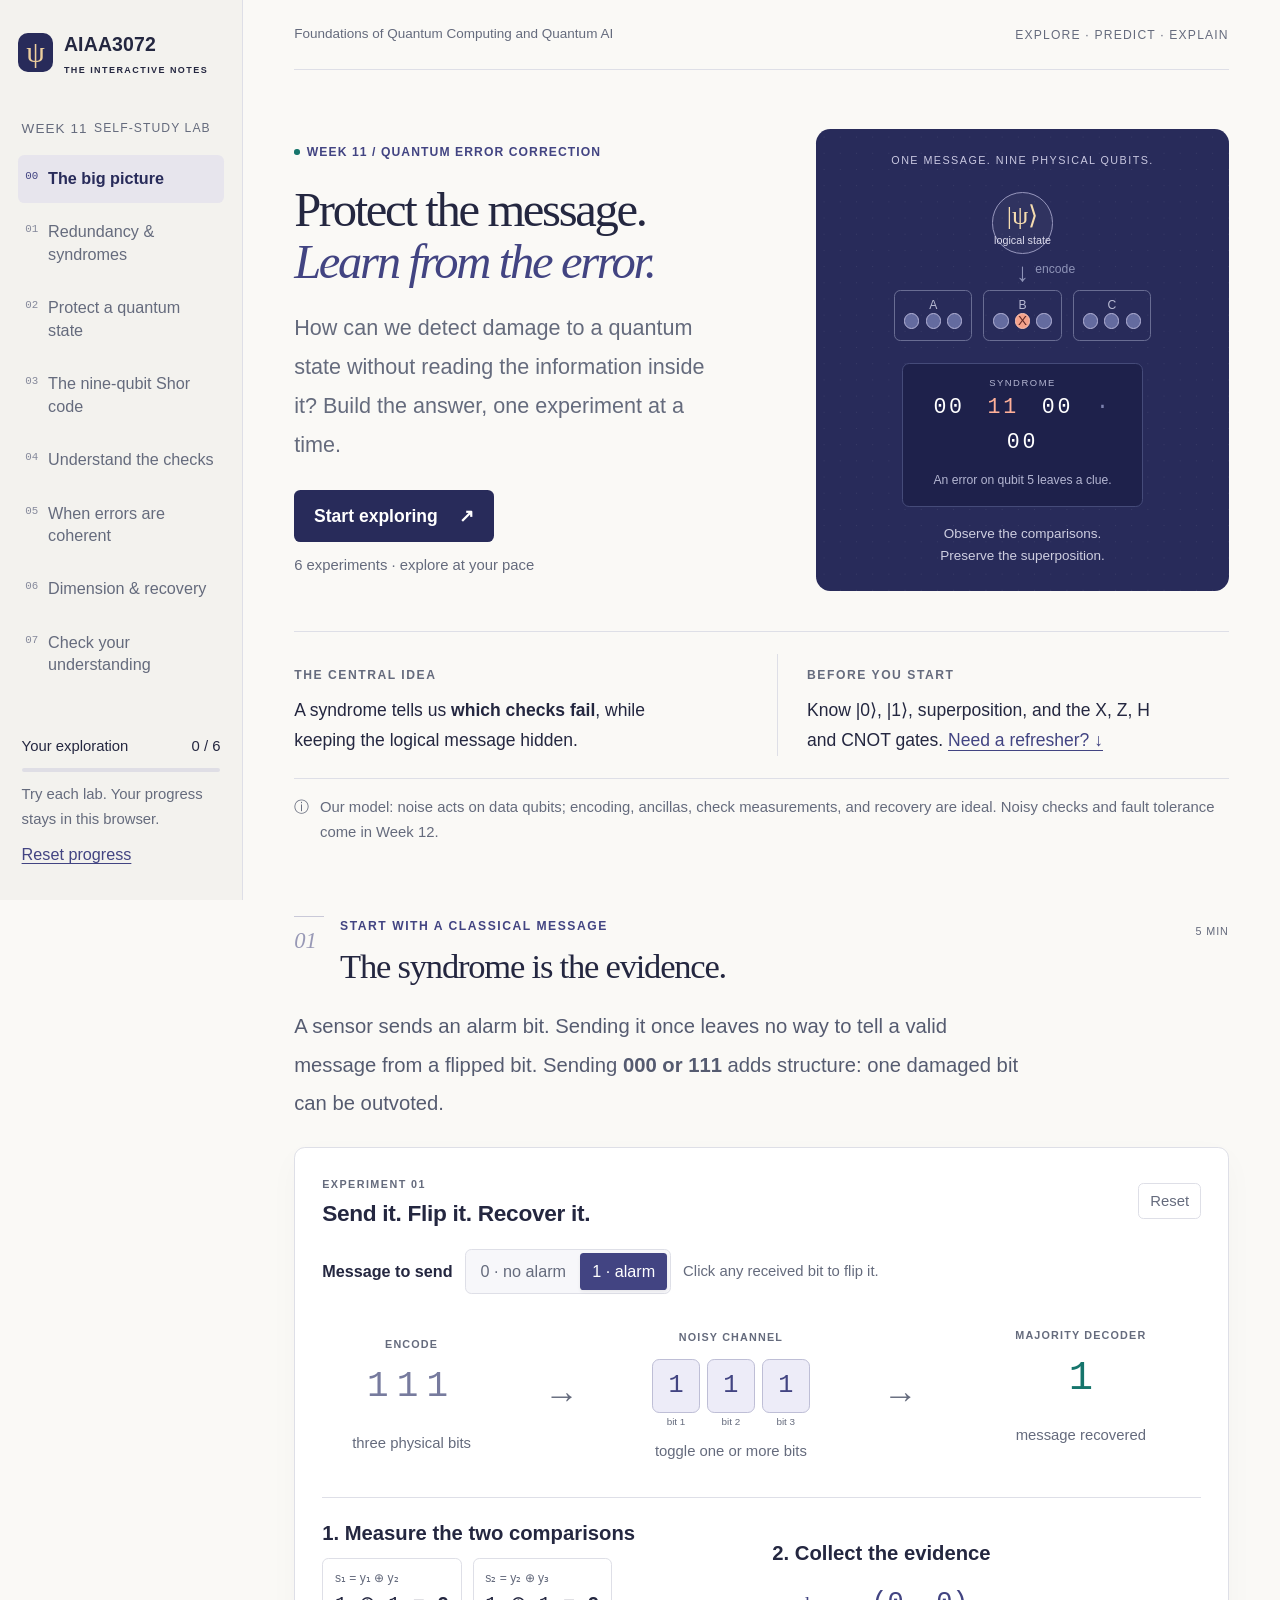
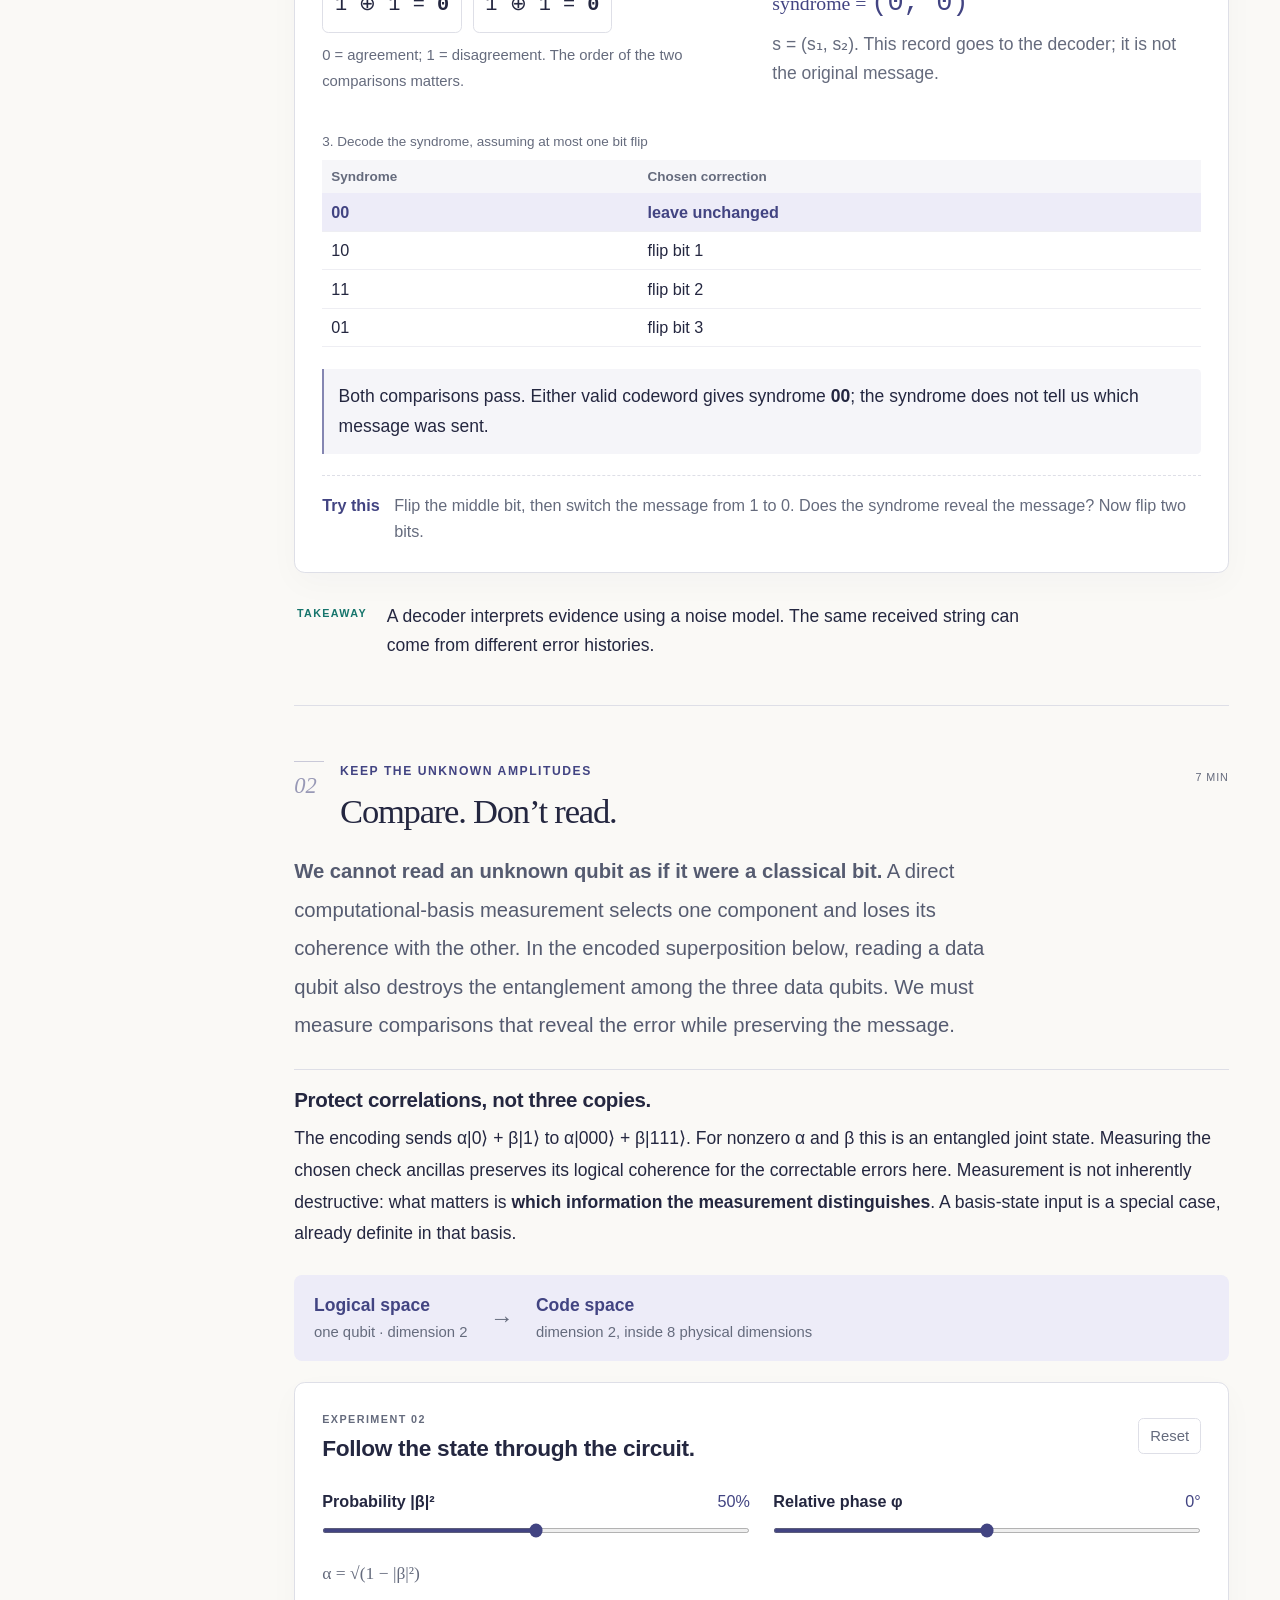
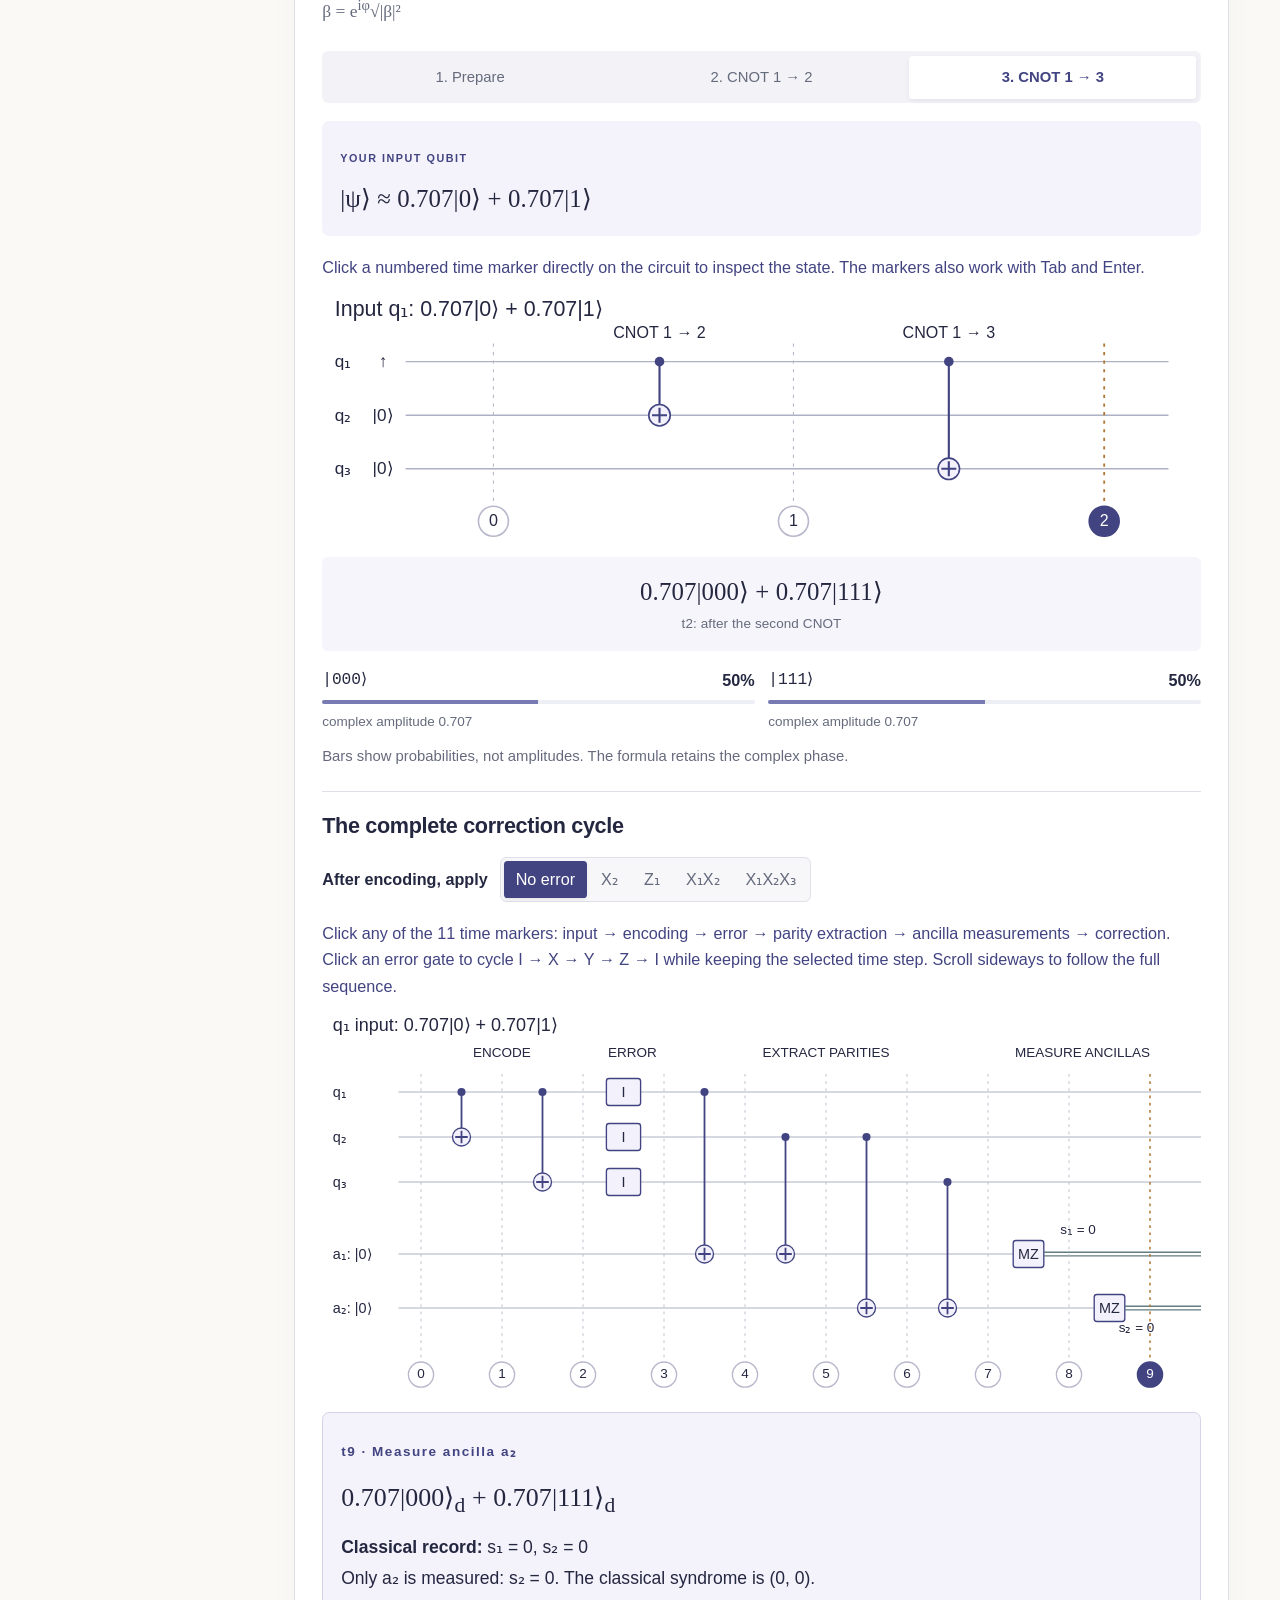
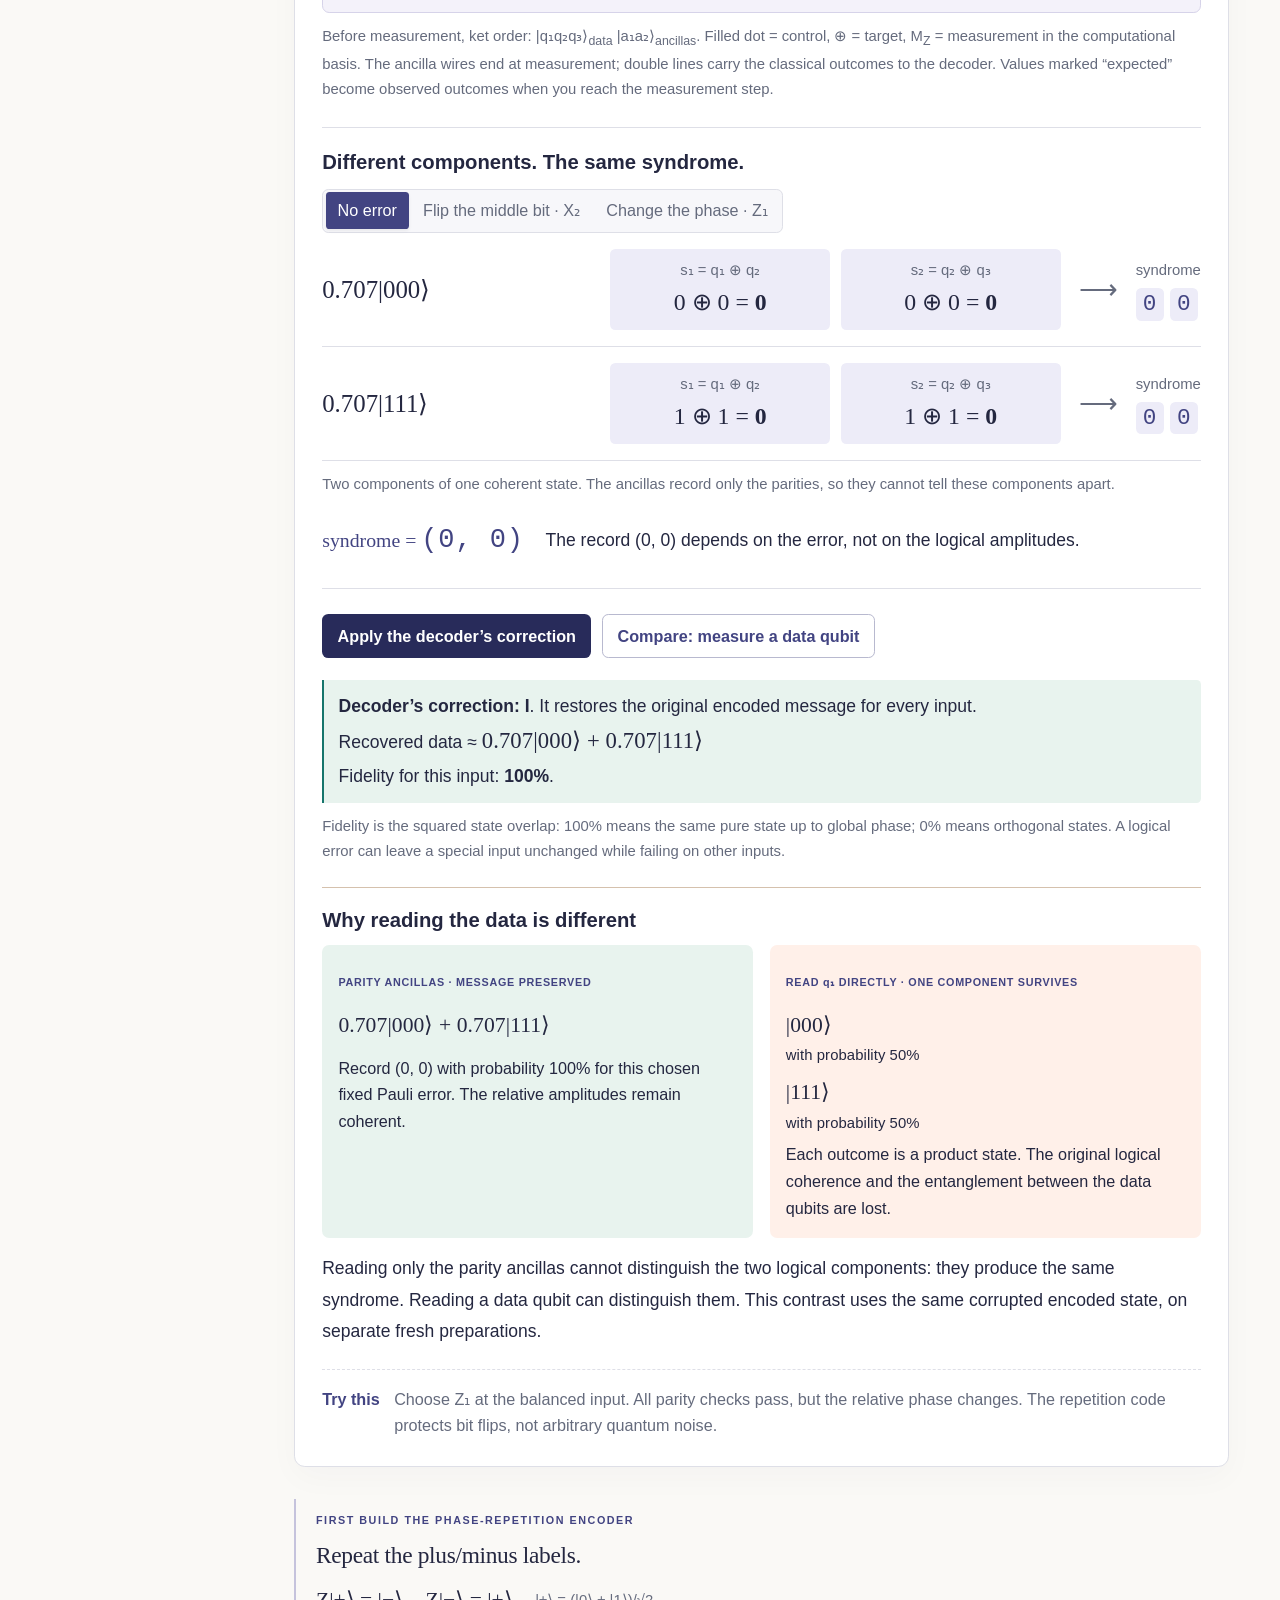
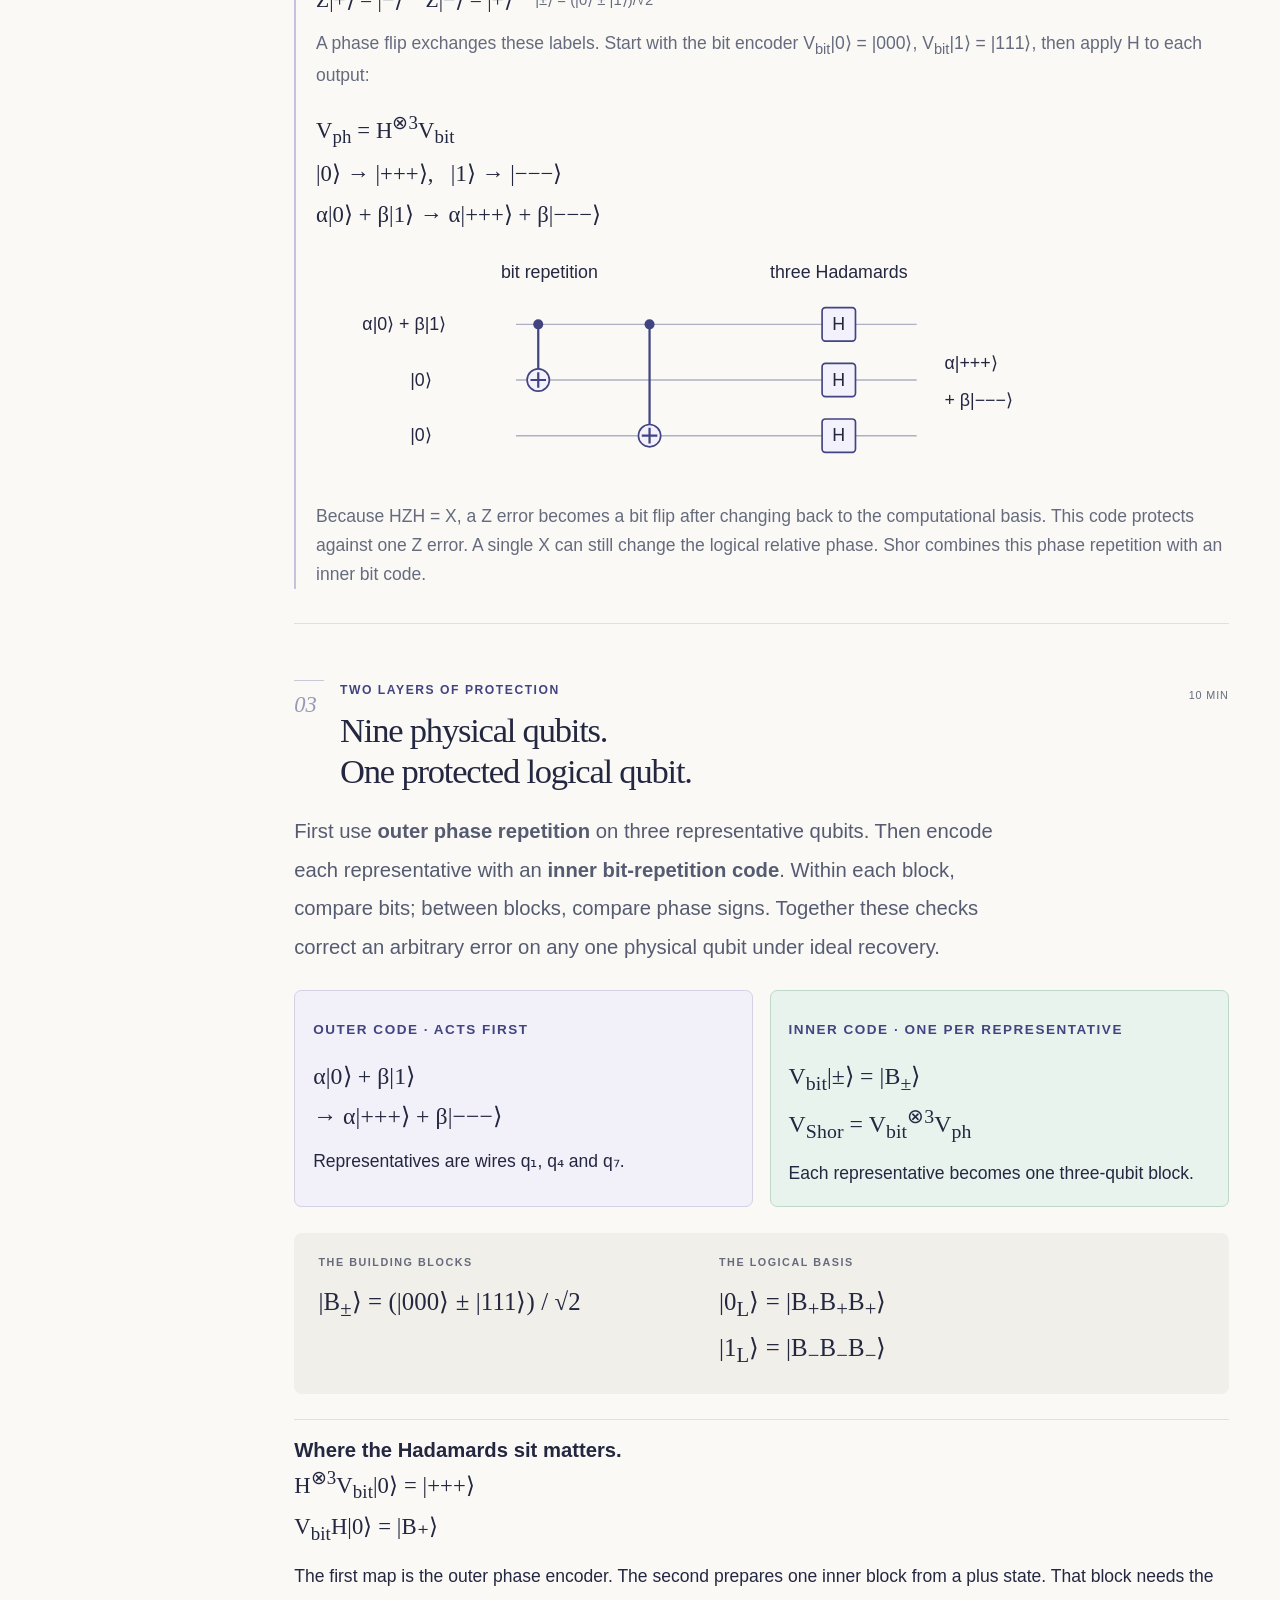
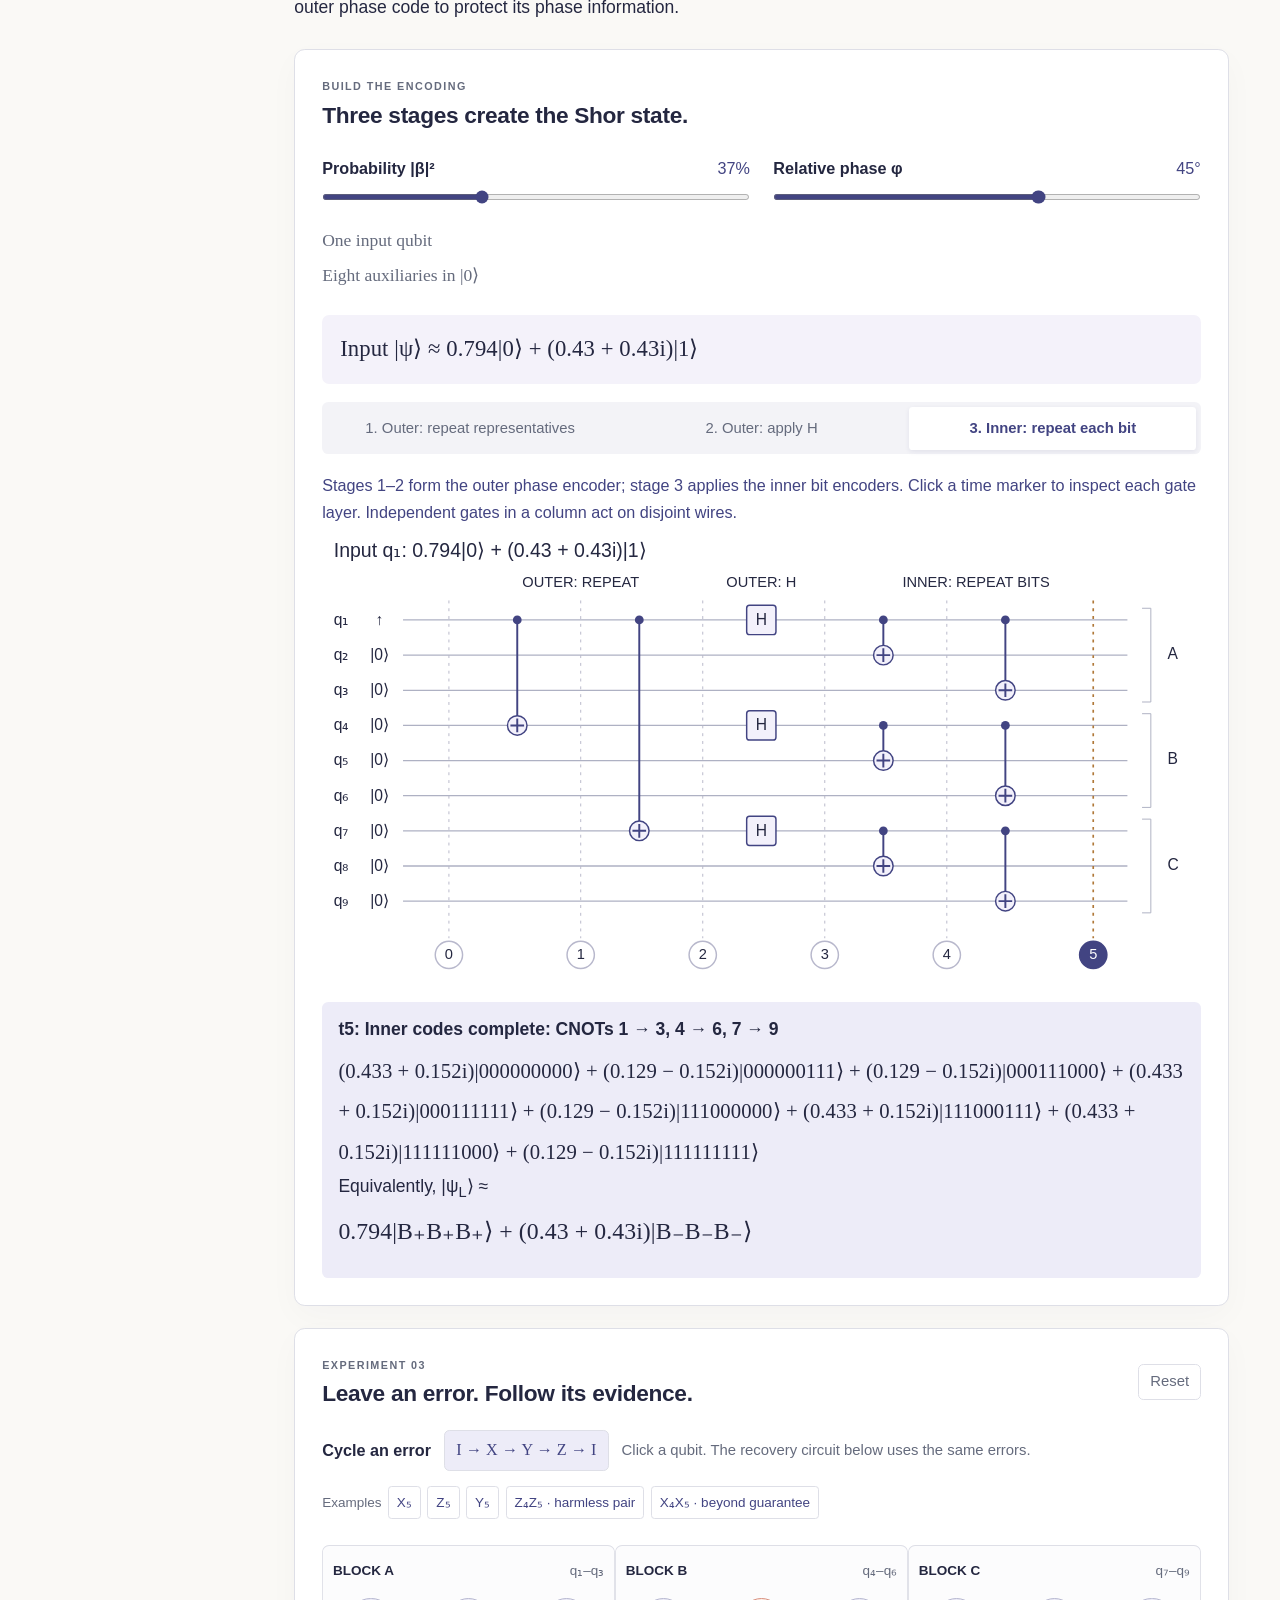
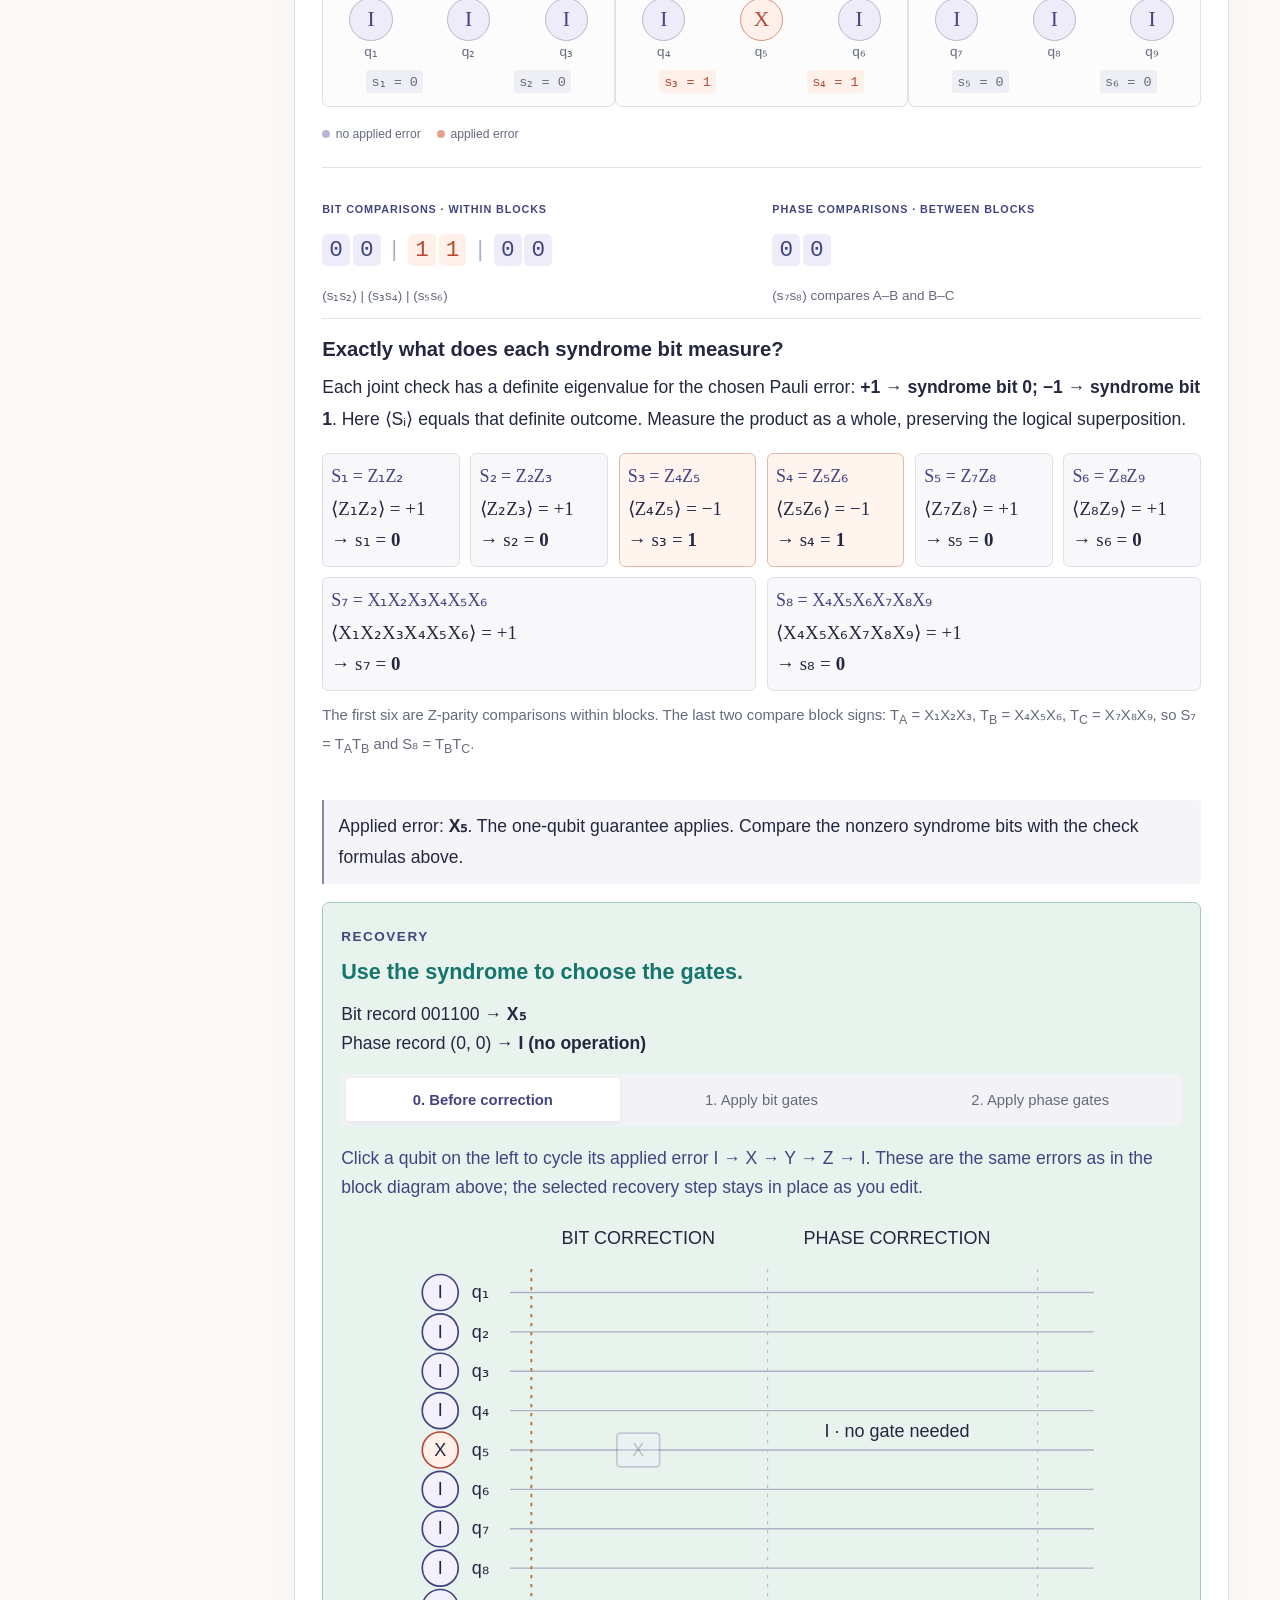
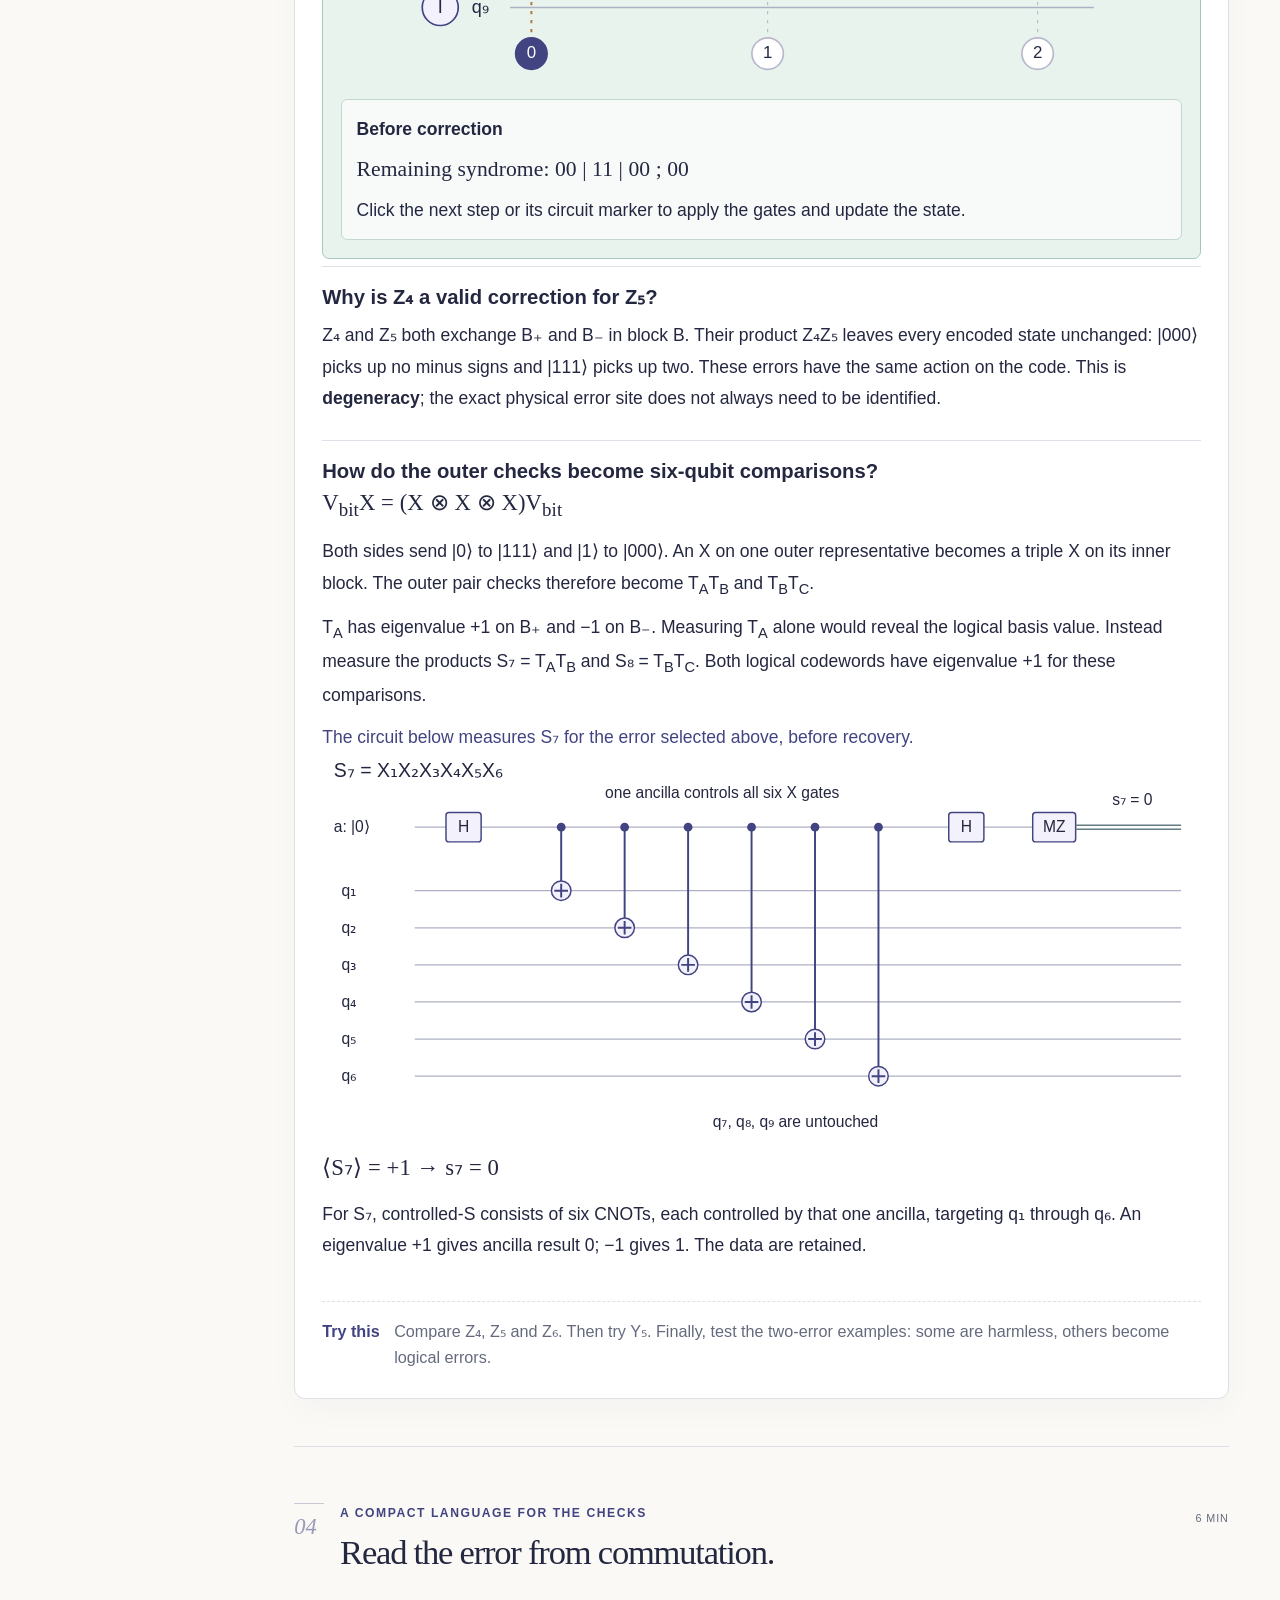
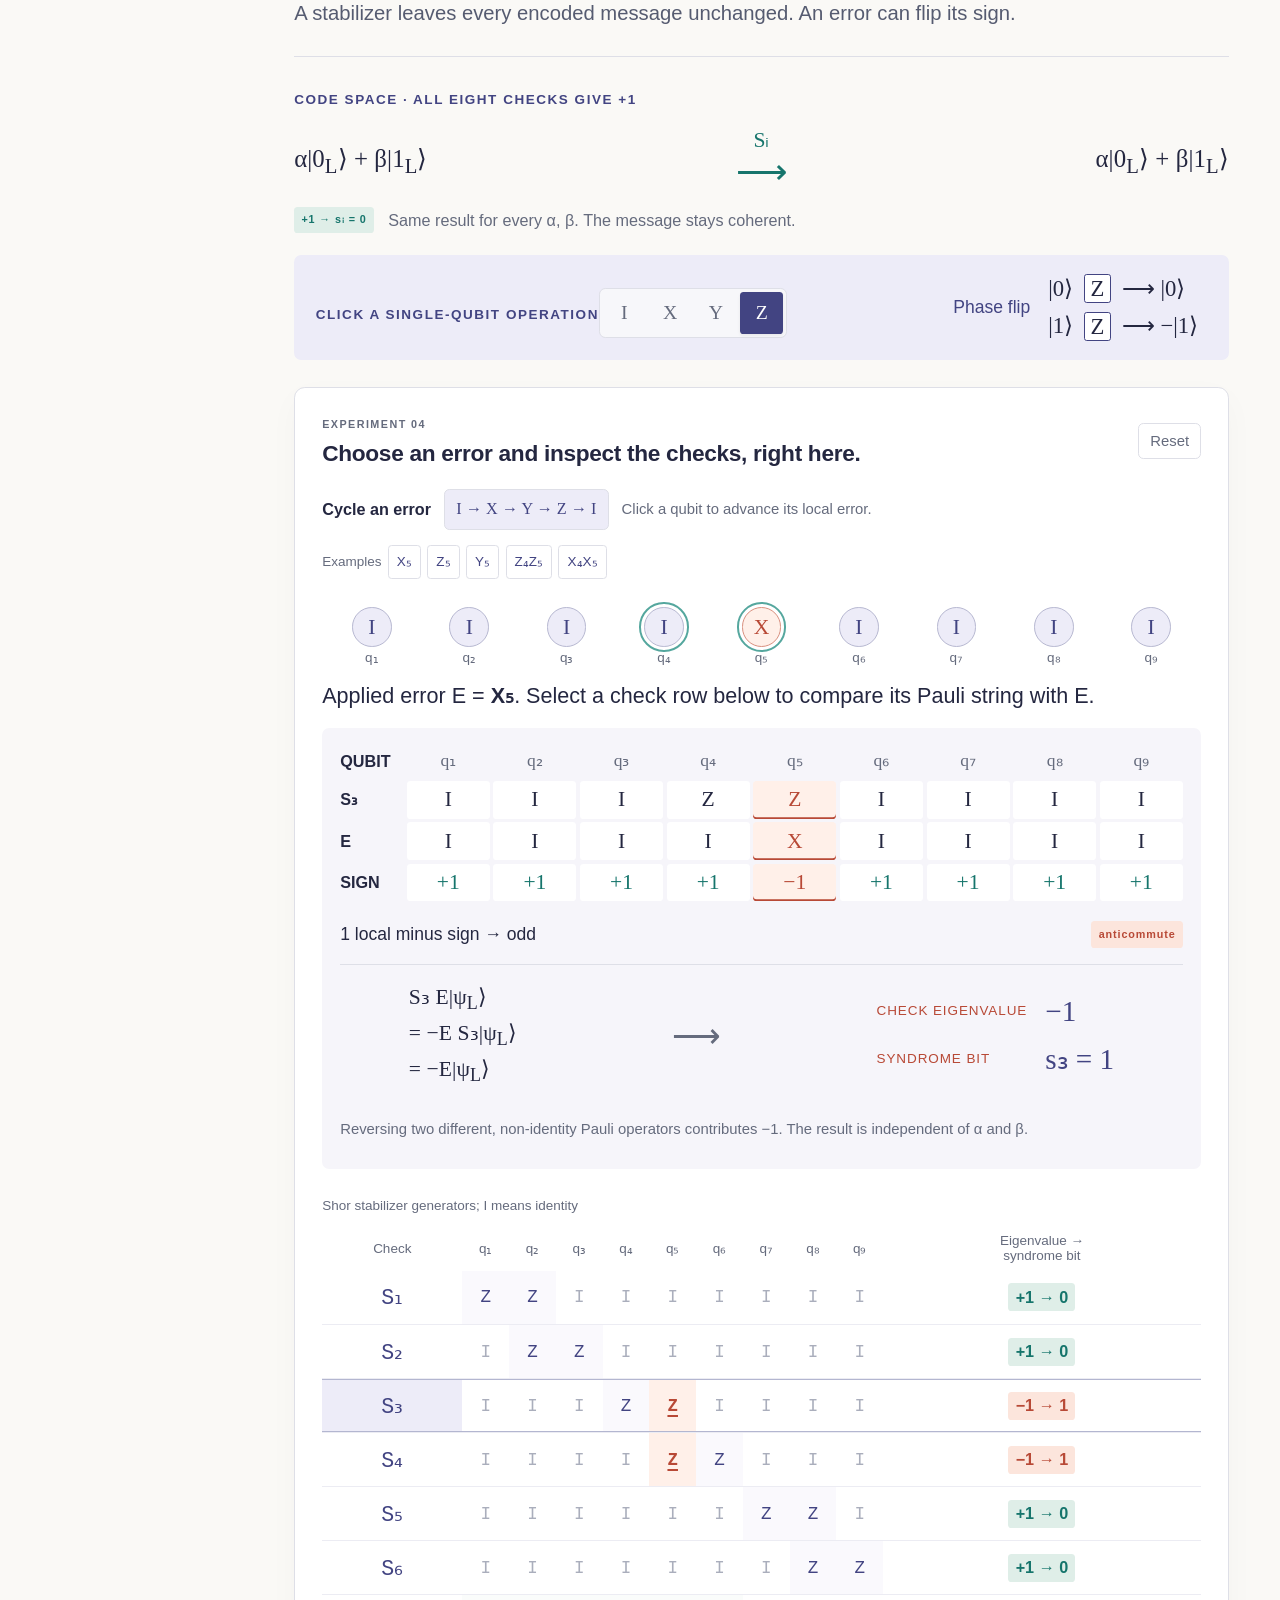
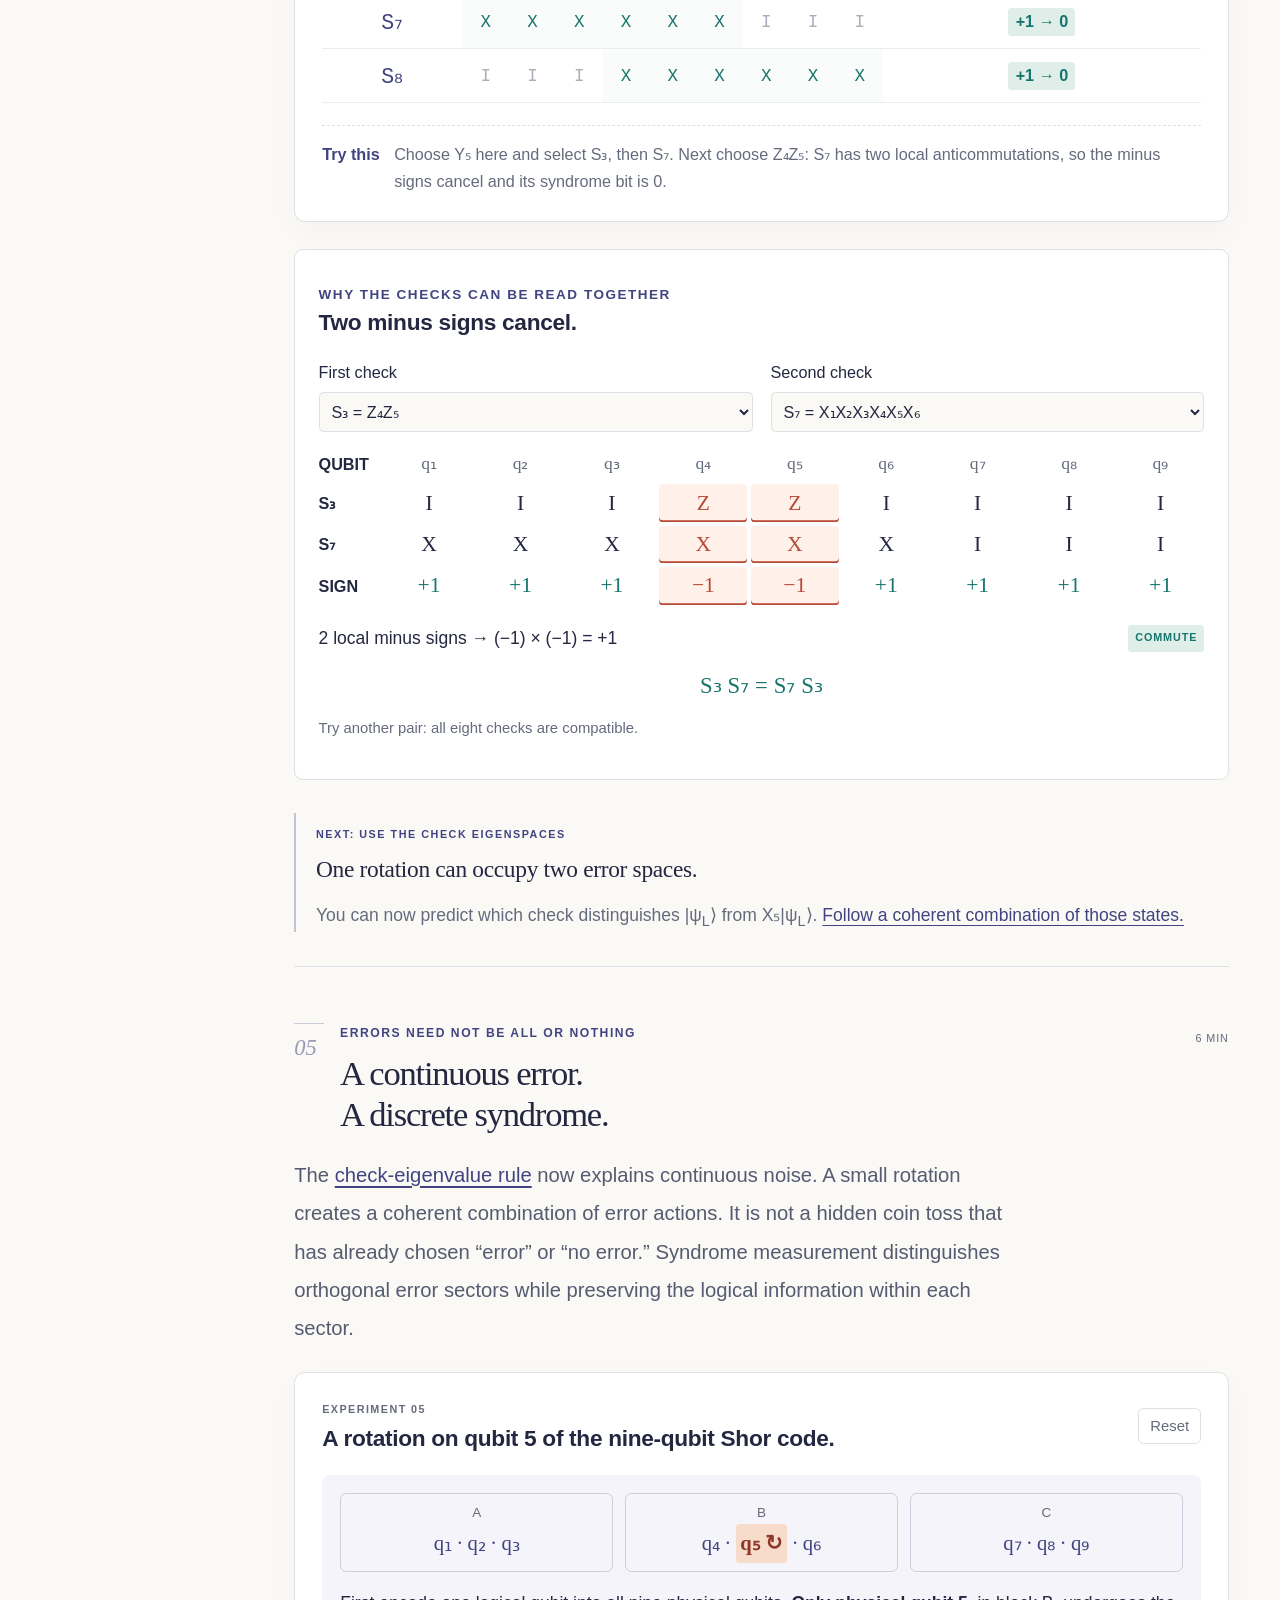
==== commit d741f66c: "Updated AIAA3072 Week 11" ====
--- a/AIAA3072/week11/index.html
+++ b/AIAA3072/week11/index.html
@@ -57,7 +57,7 @@
       <div id="rep-state" class="formula state-formula" aria-live="polite"></div>
       <div id="rep-amplitudes" class="amplitude-row"></div><p class="caption">Bars show probabilities, not amplitudes. The formula retains the complex phase.</p>
       <hr><h3 class="cycle-title">The complete correction cycle</h3><div class="control-line"><span class="control-label">After encoding, apply</span><div class="segmented wrap" id="rep-errors" role="group" aria-label="Physical error on the repetition code"><button data-error="III" class="selected">No error</button><button data-error="IXI">X₂</button><button data-error="ZII">Z₁</button><button data-error="XXI">X₁X₂</button><button data-error="XXX">X₁X₂X₃</button></div></div><p class="circuit-hint">Click any of the 11 time markers: input → encoding → error → parity extraction → ancilla measurements → correction. Click an error gate to cycle I → X → Y → Z → I while keeping the selected time step. Scroll sideways to follow the full sequence.</p><div class="circuit-wrap"><svg id="cycle-circuit" viewBox="0 0 1220 430" role="group" aria-label="Interactive full repetition-code correction circuit"></svg></div><div id="cycle-state" class="state-inspector" aria-live="polite"></div><p class="caption">Before measurement, ket order: |q₁q₂q₃⟩<sub>data</sub> |a₁a₂⟩<sub>ancillas</sub>. Filled dot = control, ⊕ = target, M<sub>Z</sub> = measurement in the computational basis. The ancilla wires end at measurement; double lines carry the classical outcomes to the decoder. Values marked “expected” become observed outcomes when you reach the measurement step.</p>
-      <div class="lab-split"><div><h4>The two logical components</h4><div id="rep-branches"></div><p class="caption">The two rows are coherent components of one state, not separate runs. The comparison record is identical for both.</p></div><div><h4>Measure the ancillas only</h4><div id="rep-syndrome" class="syndrome-display"></div><p id="rep-explanation"></p></div></div>
+      <div class="rep-comparison-demo"><h4>Different components. The same syndrome.</h4><div class="control-line"><div class="segmented wrap" id="rep-compare-errors" role="group" aria-label="Compare repetition-code components"><button data-error="III">No error</button><button data-error="IXI">Flip the middle bit · X₂</button><button data-error="ZII">Change the phase · Z₁</button></div></div><div id="rep-branches" aria-live="polite"></div><p id="rep-components-caption" class="caption"></p><div class="rep-shared-record"><div id="rep-syndrome" class="syndrome-display"></div><p id="rep-explanation"></p></div></div>
       <div class="button-row"><button class="button primary small" id="rep-recover">Apply the decoder’s correction</button><button class="button secondary small" id="rep-measure-data">Compare: measure a data qubit</button></div><div id="rep-result" class="feedback" aria-live="polite"></div><p class="caption">Fidelity is the squared state overlap: 100% means the same pure state up to global phase; 0% means orthogonal states. A logical error can leave a special input unchanged while failing on other inputs.</p>
       <div class="measurement-contrast"><h4>Why reading the data is different</h4><div id="measurement-contrast"></div><p>Reading only the parity ancillas cannot distinguish the two logical components: they produce the same syndrome. Reading a data qubit can distinguish them. This contrast uses the same corrupted encoded state, on separate fresh preparations.</p><div id="data-measurement-result" aria-live="polite"></div></div>
       <div class="try-this"><strong>Try this</strong><span>Choose Z₁ at the balanced input. All parity checks pass, but the relative phase changes. The repetition code protects bit flips, not arbitrary quantum noise.</span></div>
@@ -94,7 +94,6 @@
       <div class="legend"><span><i class="legend-normal"></i>no applied error</span><span><i class="legend-error"></i>applied error</span></div>
       <div class="shor-readouts"><div><span class="mini-label">BIT COMPARISONS · WITHIN BLOCKS</span><div class="syndrome-display" id="shor-bit-syndrome"></div><small>(s₁s₂) | (s₃s₄) | (s₅s₆)</small></div><div><span class="mini-label">PHASE COMPARISONS · BETWEEN BLOCKS</span><div class="syndrome-display" id="shor-phase-syndrome"></div><small>(s₇s₈) compares A–B and B–C</small></div></div>
       <div class="essential-explanation"><h4>Exactly what does each syndrome bit measure?</h4><p>Each joint check has a definite eigenvalue for the chosen Pauli error: <strong>+1 → syndrome bit 0; −1 → syndrome bit 1</strong>. Here ⟨Sᵢ⟩ equals that definite outcome. Measure the product as a whole, preserving the logical superposition.</p><div id="shor-syndrome-formulas" class="syndrome-formulas"></div><p class="caption">The first six are Z-parity comparisons within blocks. The last two compare block signs: T<sub>A</sub> = X₁X₂X₃, T<sub>B</sub> = X₄X₅X₆, T<sub>C</sub> = X₇X₈X₉, so S₇ = T<sub>A</sub>T<sub>B</sub> and S₈ = T<sub>B</sub>T<sub>C</sub>.</p></div>
-      <div class="phase-pattern-view"><h4>Different block signs. The same comparison record.</h4><p class="circuit-hint">Click a qubit to cycle its error, or choose a preset above. These signs update for the same shared error pattern.</p><div id="phase-patterns"></div><p class="caption">These are the T<sub>A</sub>, T<sub>B</sub>, T<sub>C</sub> eigenvalue patterns of the two coherent logical components after your error. Each T flips all three qubits in its block. Measure only the products T<sub>A</sub>T<sub>B</sub> and T<sub>B</sub>T<sub>C</sub>; measuring an individual T would reveal the logical basis value.</p></div>
       <div id="shor-feedback" class="feedback" aria-live="polite"></div><div id="shor-recovery" class="recovery-panel" aria-live="polite"></div>
       <div class="essential-explanation"><h4>Why is Z₄ a valid correction for Z₅?</h4><p>Z₄ and Z₅ both exchange B₊ and B₋ in block B. Their product Z₄Z₅ leaves every encoded state unchanged: |000⟩ picks up no minus signs and |111⟩ picks up two. These errors have the same action on the code. This is <strong>degeneracy</strong>; the exact physical error site does not always need to be identified.</p></div>
       <div class="essential-explanation"><h4>How do the outer checks become six-qubit comparisons?</h4><div class="formula">V<sub>bit</sub>X = (X ⊗ X ⊗ X)V<sub>bit</sub></div><p>Both sides send |0⟩ to |111⟩ and |1⟩ to |000⟩. An X on one outer representative becomes a triple X on its inner block. The outer pair checks therefore become T<sub>A</sub>T<sub>B</sub> and T<sub>B</sub>T<sub>C</sub>.</p><p>T<sub>A</sub> has eigenvalue +1 on B₊ and −1 on B₋. Measuring T<sub>A</sub> alone would reveal the logical basis value. Instead measure the products S₇ = T<sub>A</sub>T<sub>B</sub> and S₈ = T<sub>B</sub>T<sub>C</sub>. Both logical codewords have eigenvalue +1 for these comparisons.</p><p class="circuit-hint">The circuit below measures S₇ for the error selected above, before recovery.</p><div class="circuit-wrap"><svg id="phase-check-circuit" viewBox="0 0 900 405" role="img" aria-label="Measure S7 with one ancilla, six controlled X gates, and two Hadamard gates"></svg></div><div id="phase-check-outcome" class="formula"></div><p>For S₇, controlled-S consists of six CNOTs, each controlled by that one ancilla, targeting q₁ through q₆. An eigenvalue +1 gives ancilla result 0; −1 gives 1. The data are retained.</p></div>
--- a/AIAA3072/week11/style.css
+++ b/AIAA3072/week11/style.css
@@ -124,3 +124,28 @@
 .rotation-landmarks>span{padding:8px 12px;background:var(--lavender);border-radius:5px}
 @media(max-width:1100px){.pauli-demo{align-items:flex-start;flex-wrap:wrap}.syndrome-flow{flex-wrap:wrap}.syndrome-verdict{grid-template-columns:1fr auto}}
 @media(max-width:680px){.code-space-demo{padding:20px 0}.fixed-code-flow{gap:9px;flex-wrap:wrap;justify-content:center}.fixed-code-flow .formula{font-size:18px}.check-arrow{font-size:18px}.check-arrow b{font-size:28px}.code-space-result{font-size:12px;gap:8px}.pauli-demo{padding:17px;gap:17px}.pauli-demo .mini-label{font-size:10px}#pauli-action{gap:15px}.pauli-action-lines{font-size:20px}.sign-grid{grid-template-columns:55px repeat(9,42px);min-width:469px}.sign-cell{font-size:20px}.sign-row-label{font-size:12px}.sign-summary{font-size:13px}.syndrome-flow{gap:12px}.syndrome-flow .formula{font-size:20px}.syndrome-verdict>span{font-size:10px}.syndrome-verdict>strong{font-size:27px}.compatible-demo{padding:18px}.compatible-controls{gap:12px}.matrix-two{font-size:20px;gap:7px 12px;padding:7px 13px}.rotation-definition .formula{font-size:22px}}
+
+/* Compare components with the three-qubit code, beside its own error controls. */
+.rep-comparison-demo{margin:28px 0;padding:24px 0;border-top:1px solid var(--line);border-bottom:1px solid var(--line)}
+.rep-comparison-demo h4{margin:0 0 16px}
+.rep-comparison-row{display:grid;grid-template-columns:minmax(170px,1.2fr) 2fr auto auto;align-items:center;gap:20px;padding:18px 0;border-bottom:1px solid var(--line)}
+.rep-component{font:calc(23px * var(--math-text-scale))/1.5 Cambria,Georgia,serif;overflow-wrap:anywhere}
+.rep-parity-pair{display:grid;grid-template-columns:1fr 1fr;gap:12px}
+.rep-parity-pair>div{padding:10px 12px;background:var(--lavender);border-radius:6px;text-align:center}
+.rep-parity-pair small,.rep-component-record small{display:block;font-size:calc(11px * var(--small-text-scale));color:var(--muted);white-space:nowrap}
+.rep-parity-pair span{font:calc(22px * var(--math-text-scale))/1.6 Cambria,Georgia,serif;white-space:nowrap}
+.rep-record-arrow{font-size:30px;color:var(--muted)}
+.rep-component-record{text-align:center}
+.rep-component-record>span{display:flex;gap:4px;margin-top:6px}
+.rep-shared-record{display:flex;align-items:center;gap:24px;margin-top:20px}
+.rep-shared-record .syndrome-display{font-size:30px;white-space:nowrap}
+.rep-shared-record p{font-size:calc(13px * var(--small-text-scale));margin:0}
+/* Pair bit checks under blocks A/B/C, then put phase checks on their own row. */
+@media(min-width:1251px){
+ #shor-syndrome-formulas{grid-template-columns:repeat(6,minmax(0,1fr));gap:12px}
+ #shor-syndrome-formulas>.check-formula{min-width:0;padding:12px 9px}
+ #shor-syndrome-formulas>.check-formula:nth-child(n+7){grid-column:span 3}
+ #shor-syndrome-formulas .check-outcome span{font-size:21px;white-space:nowrap}
+}
+@media(max-width:1100px){.rep-comparison-row{grid-template-columns:1fr auto;gap:12px}.rep-component{grid-column:1/-1}.rep-record-arrow{display:none}.rep-shared-record{align-items:flex-start;flex-direction:column;gap:12px}}
+@media(max-width:680px){.rep-comparison-demo{padding:20px 0}.rep-comparison-row{gap:12px}.rep-component{font-size:22px}.rep-parity-pair{gap:8px}.rep-parity-pair>div{padding:8px}.rep-parity-pair small,.rep-component-record small{font-size:11px}.rep-parity-pair span{font-size:20px}.rep-shared-record .syndrome-display{font-size:27px}.rep-shared-record p{font-size:13px}}
